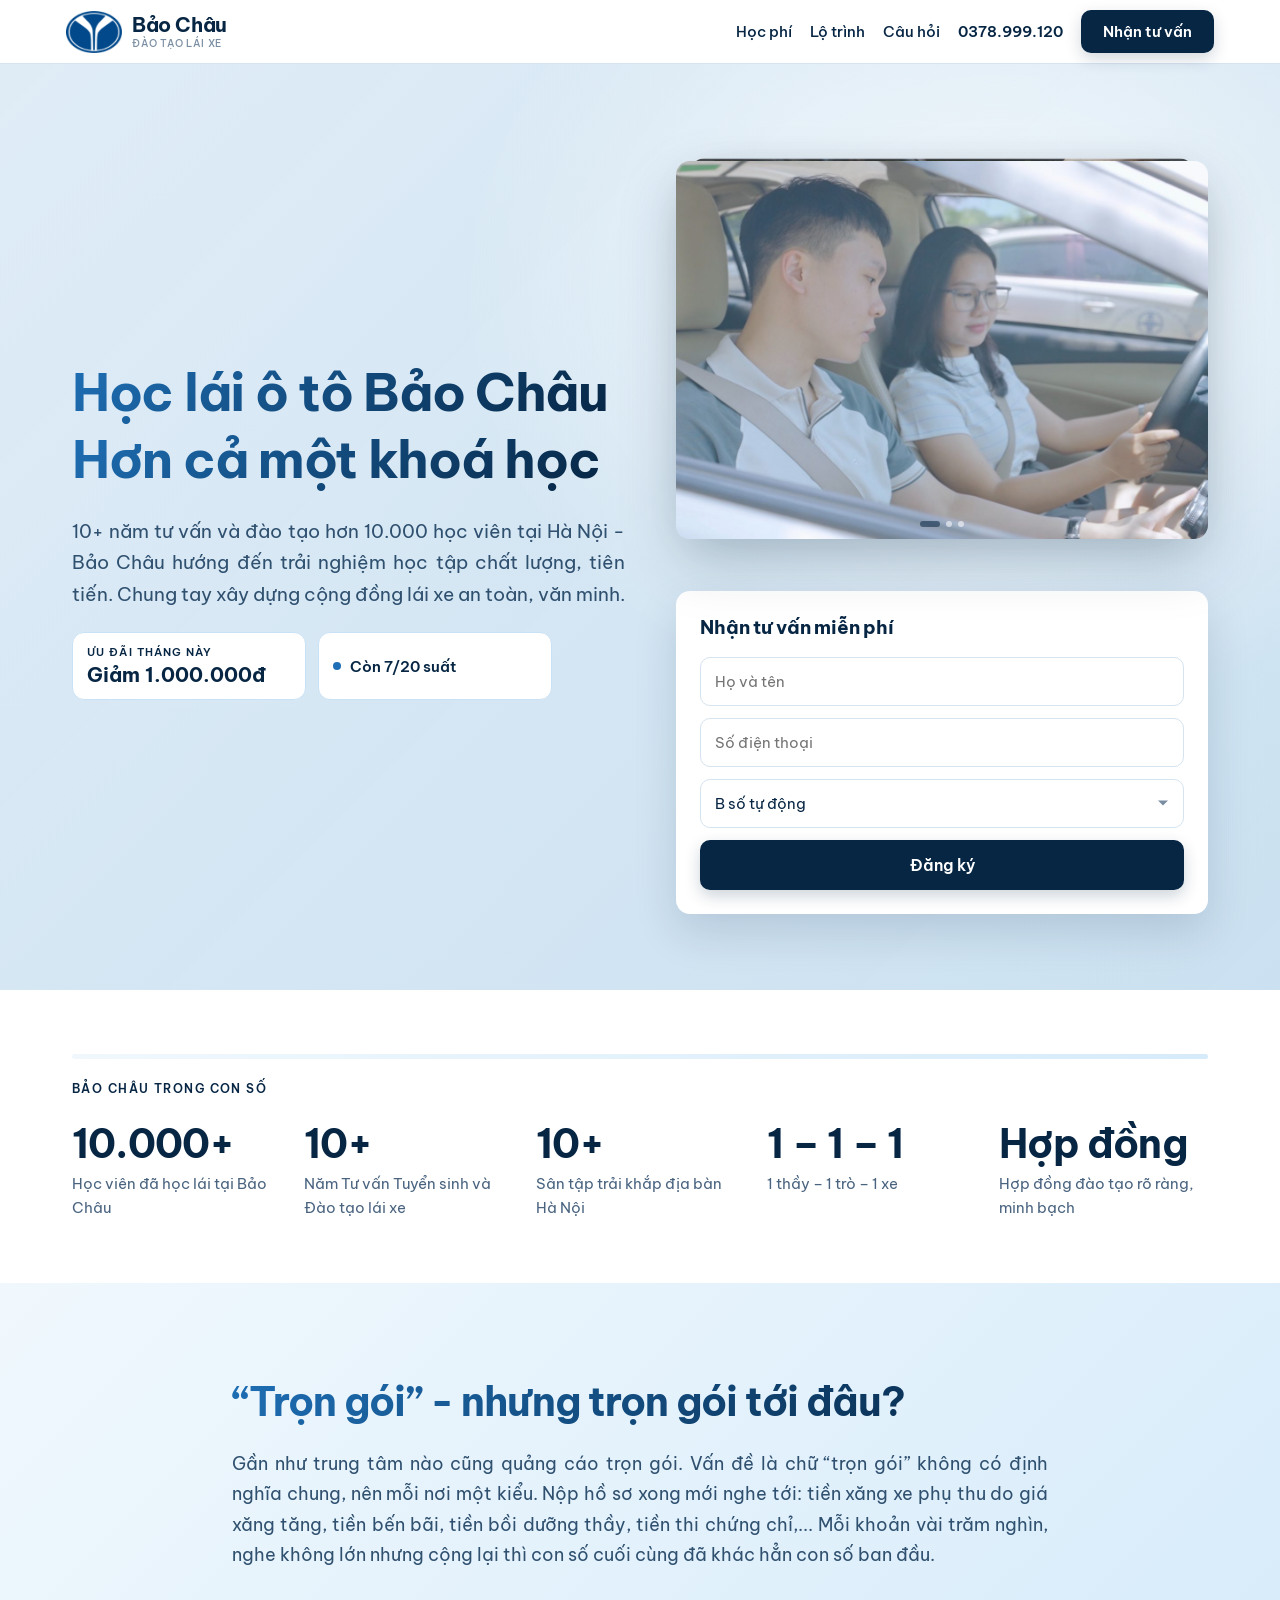
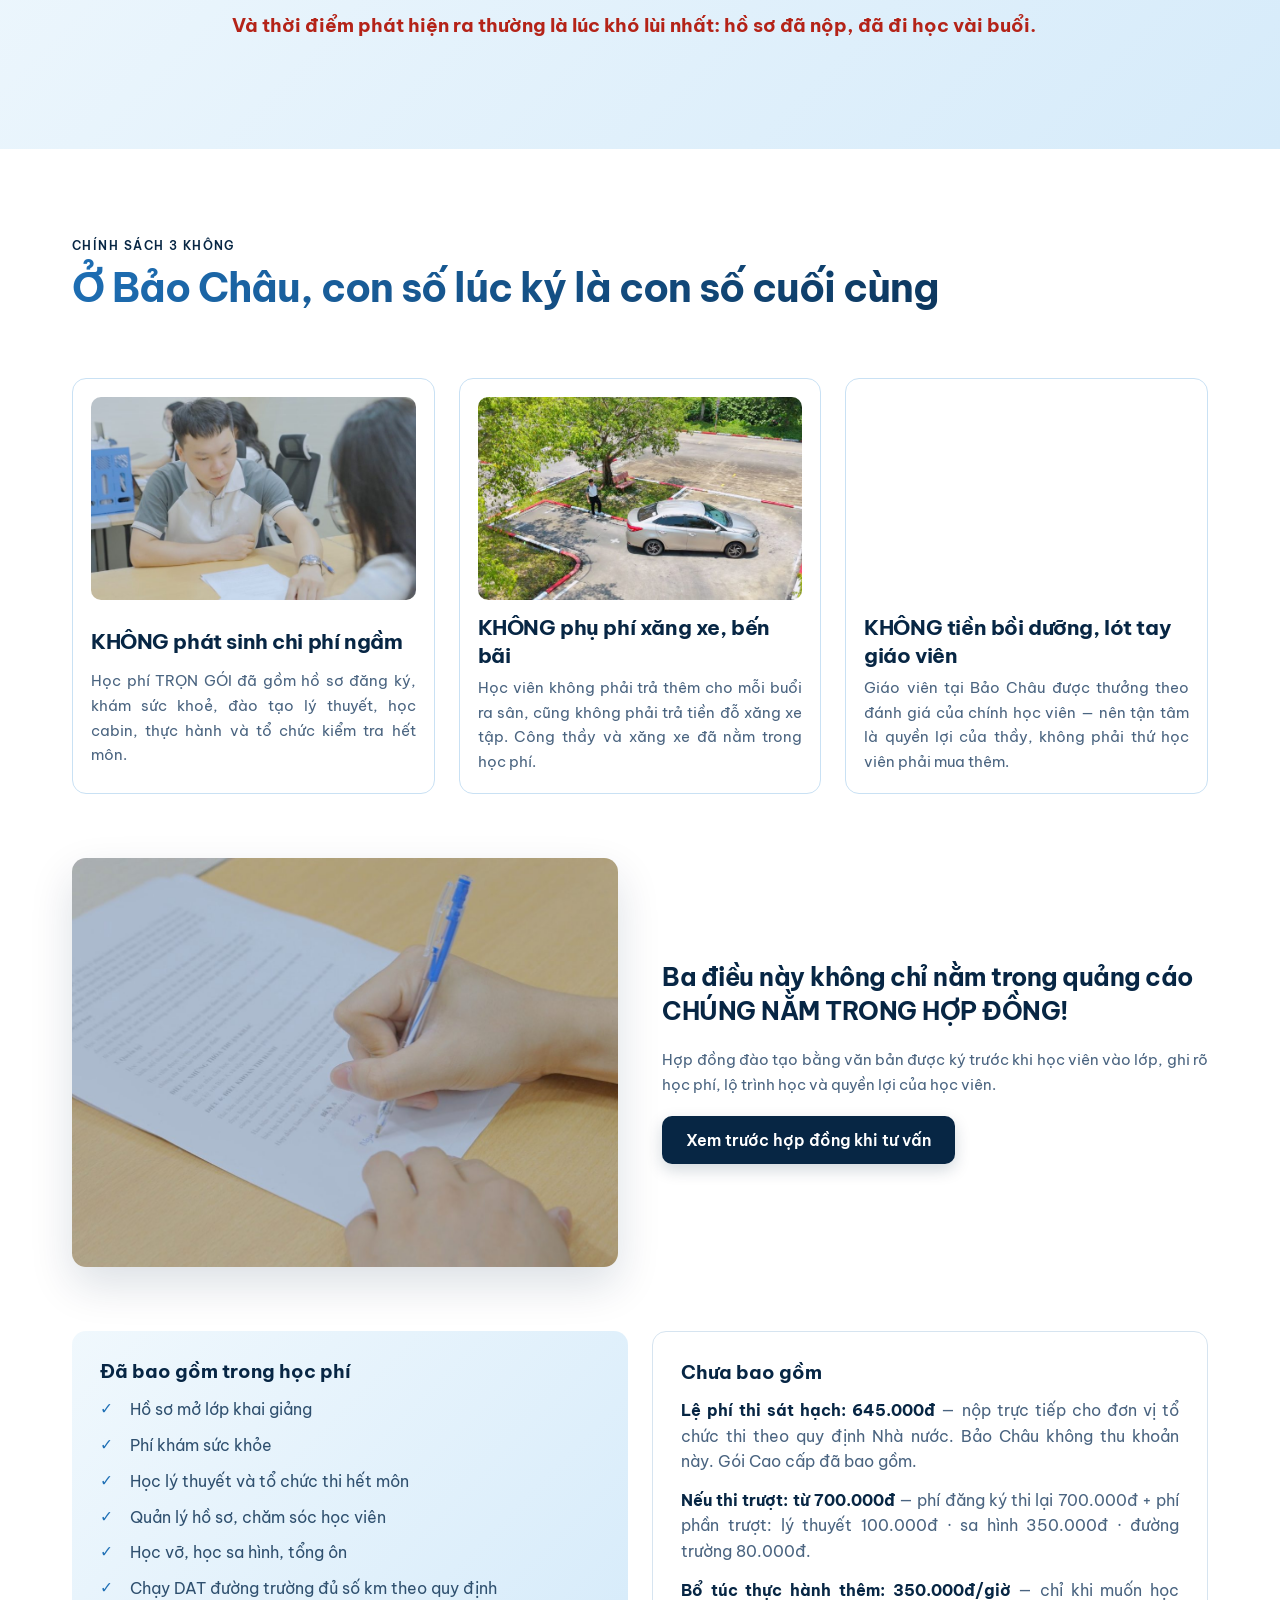
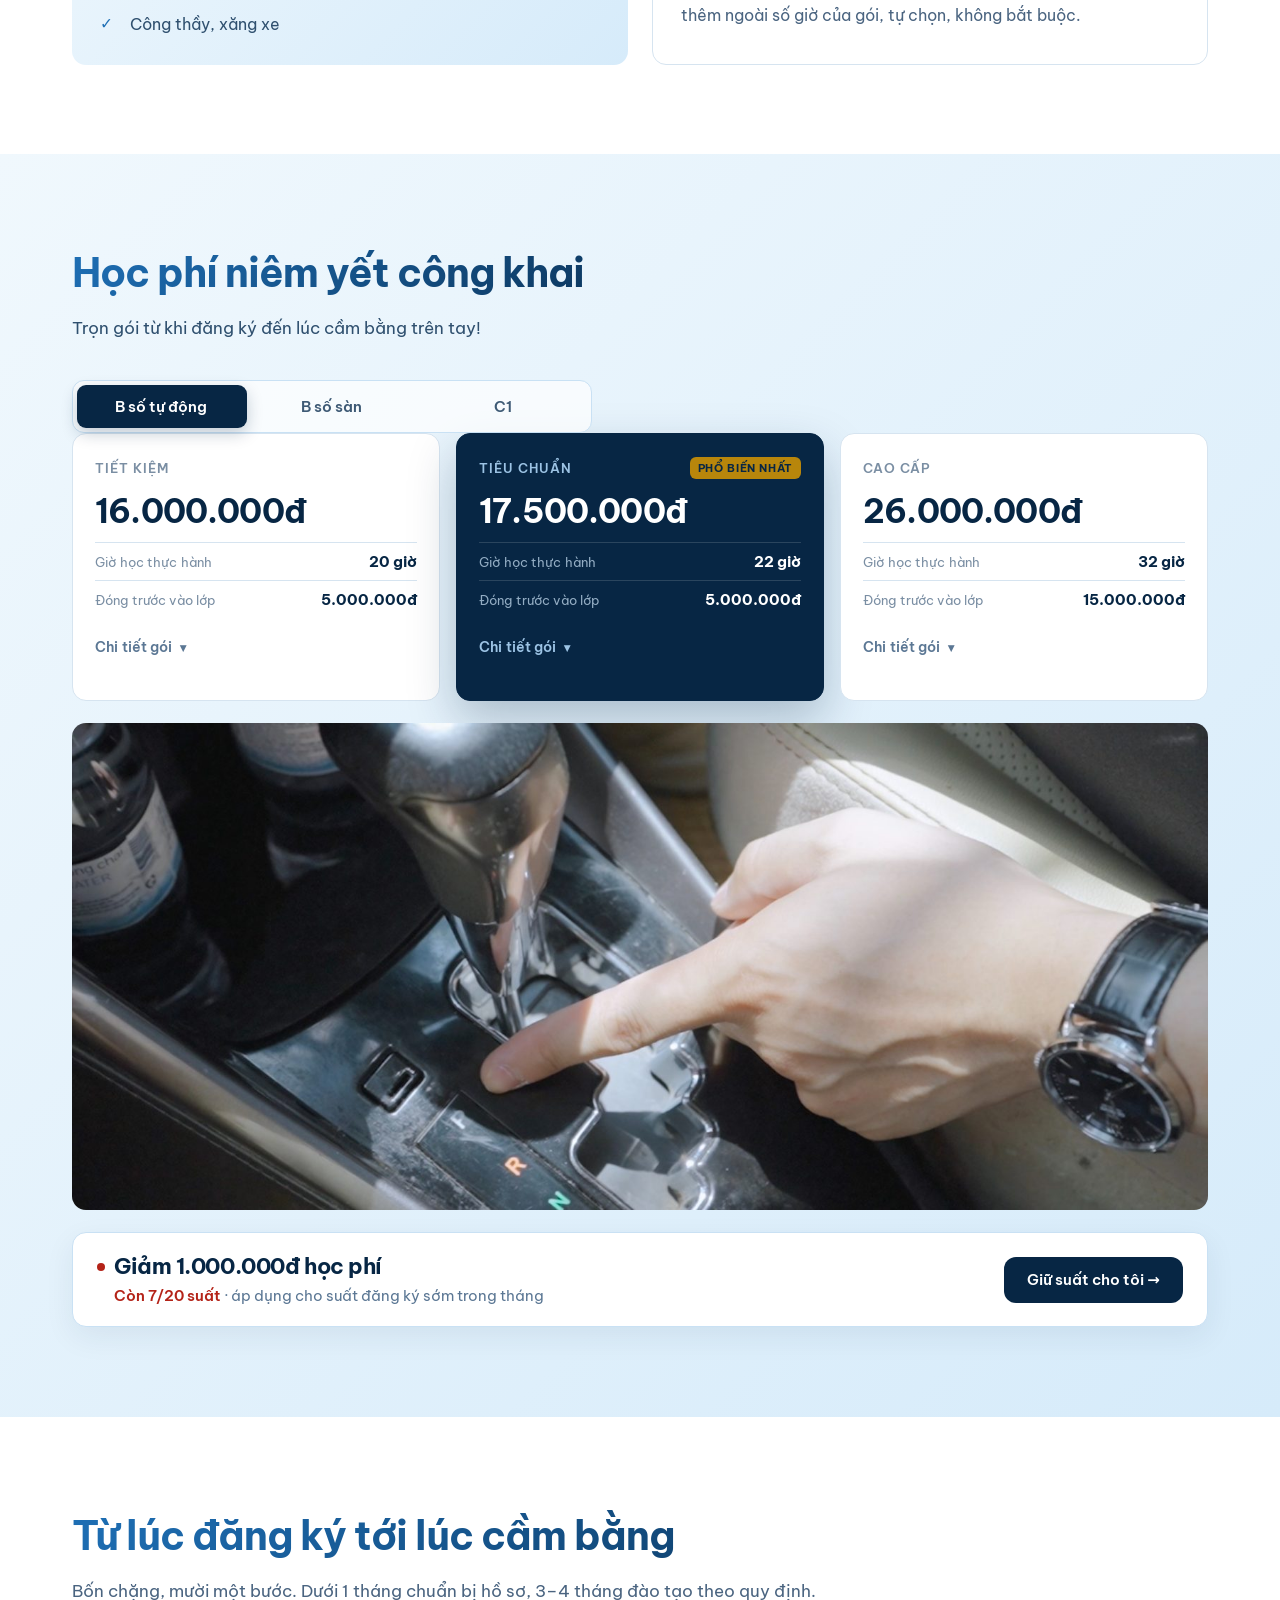
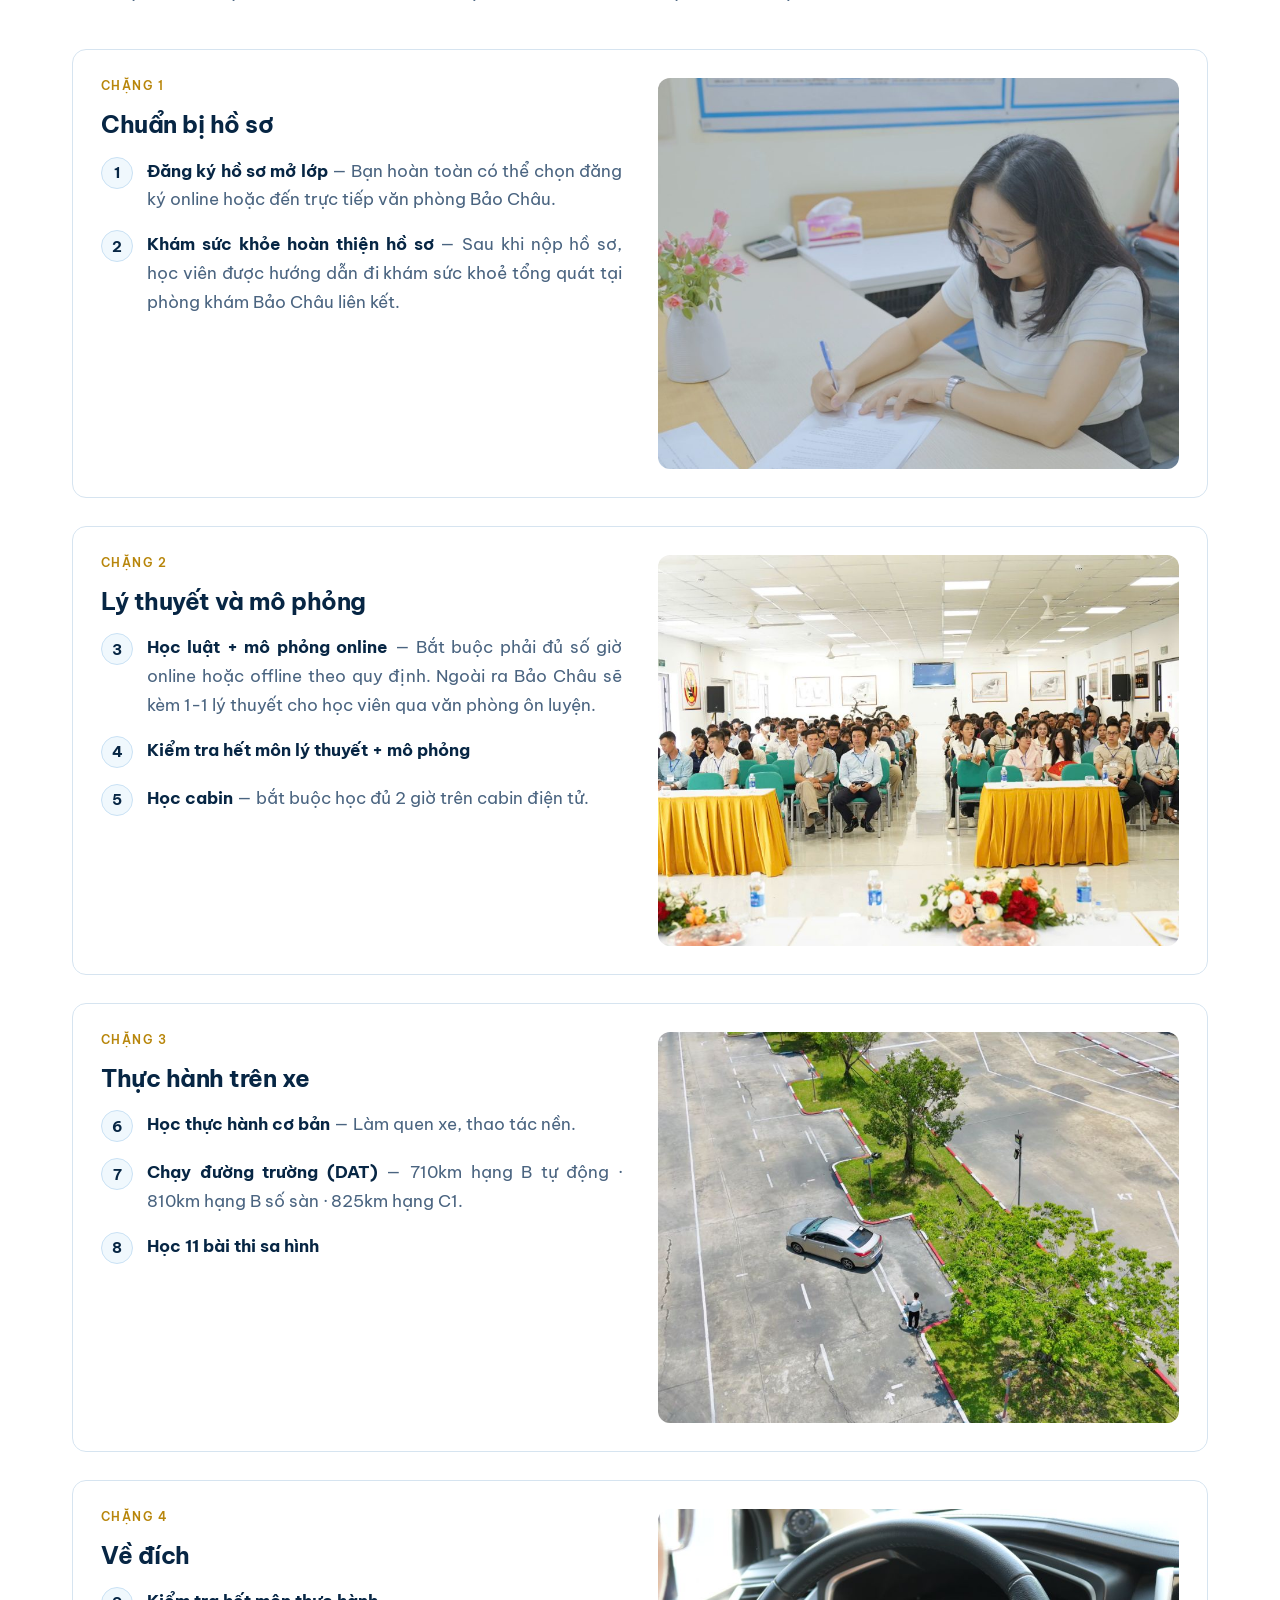
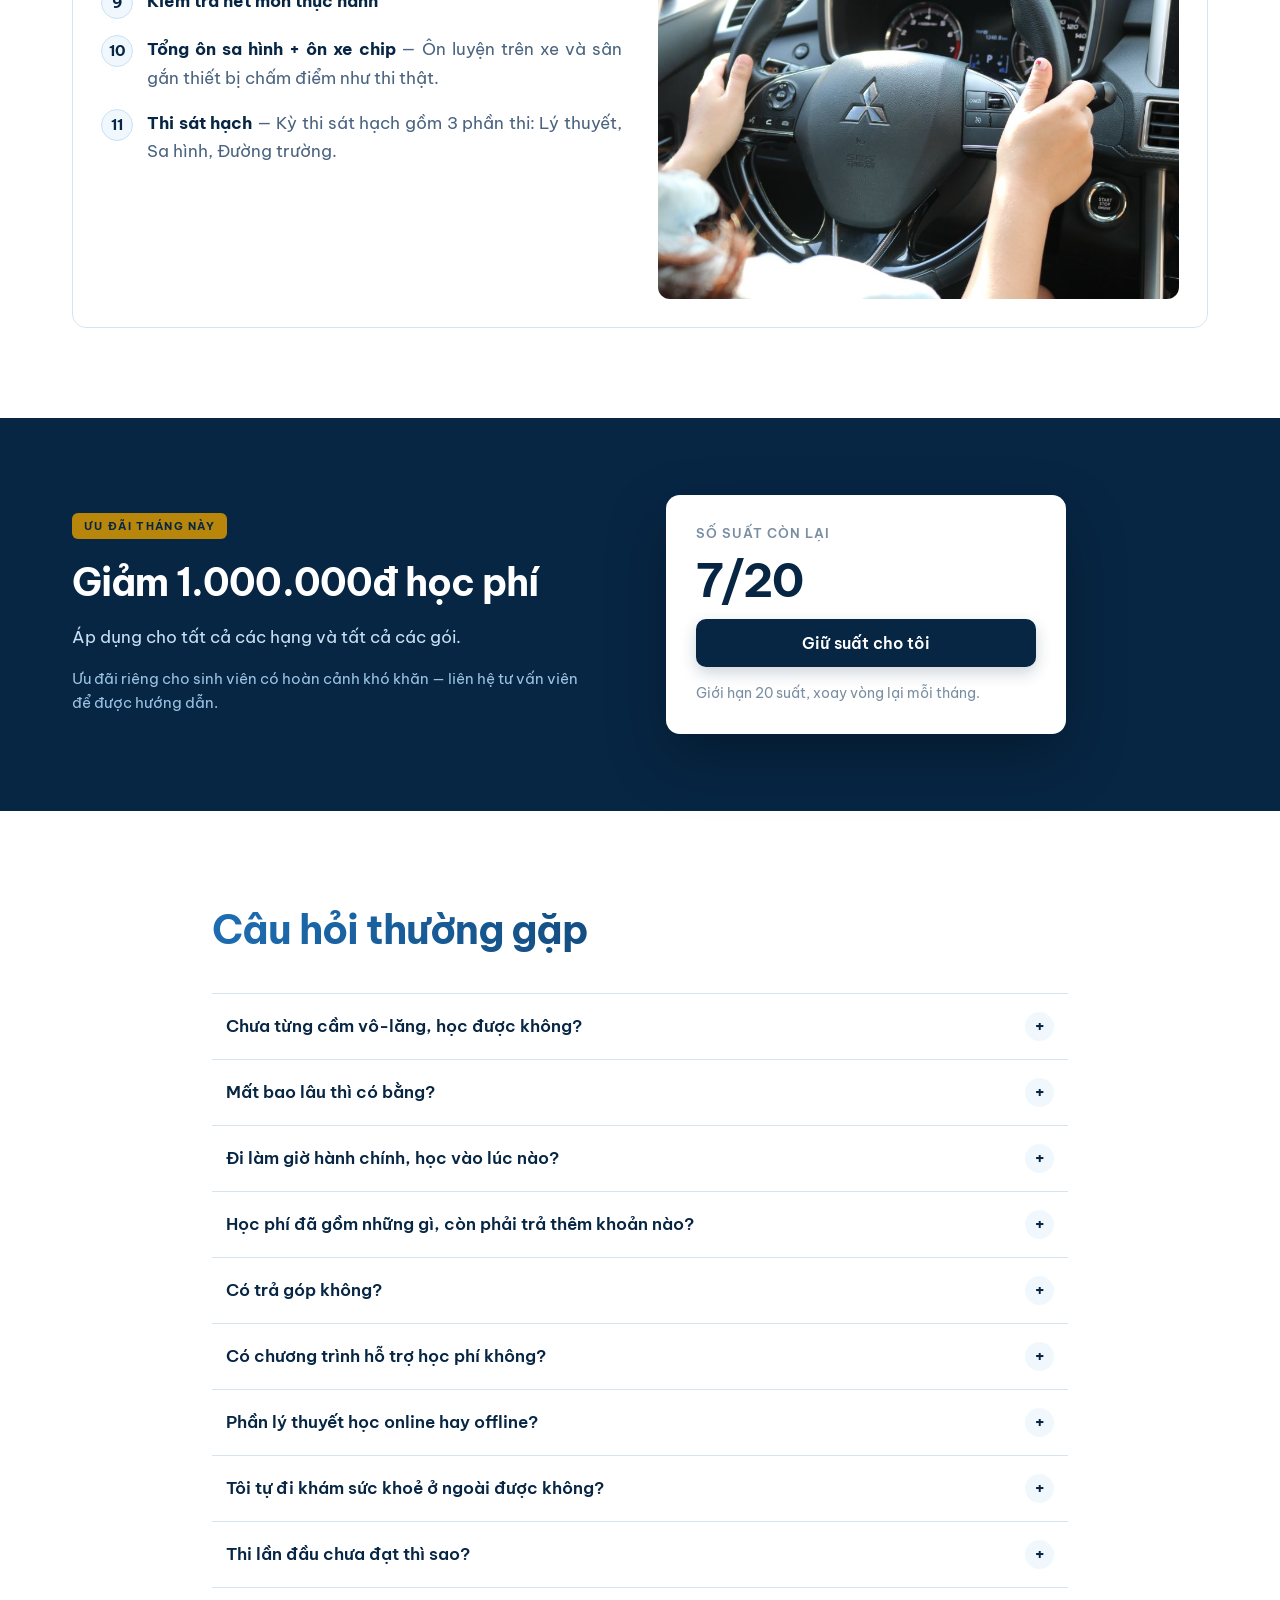
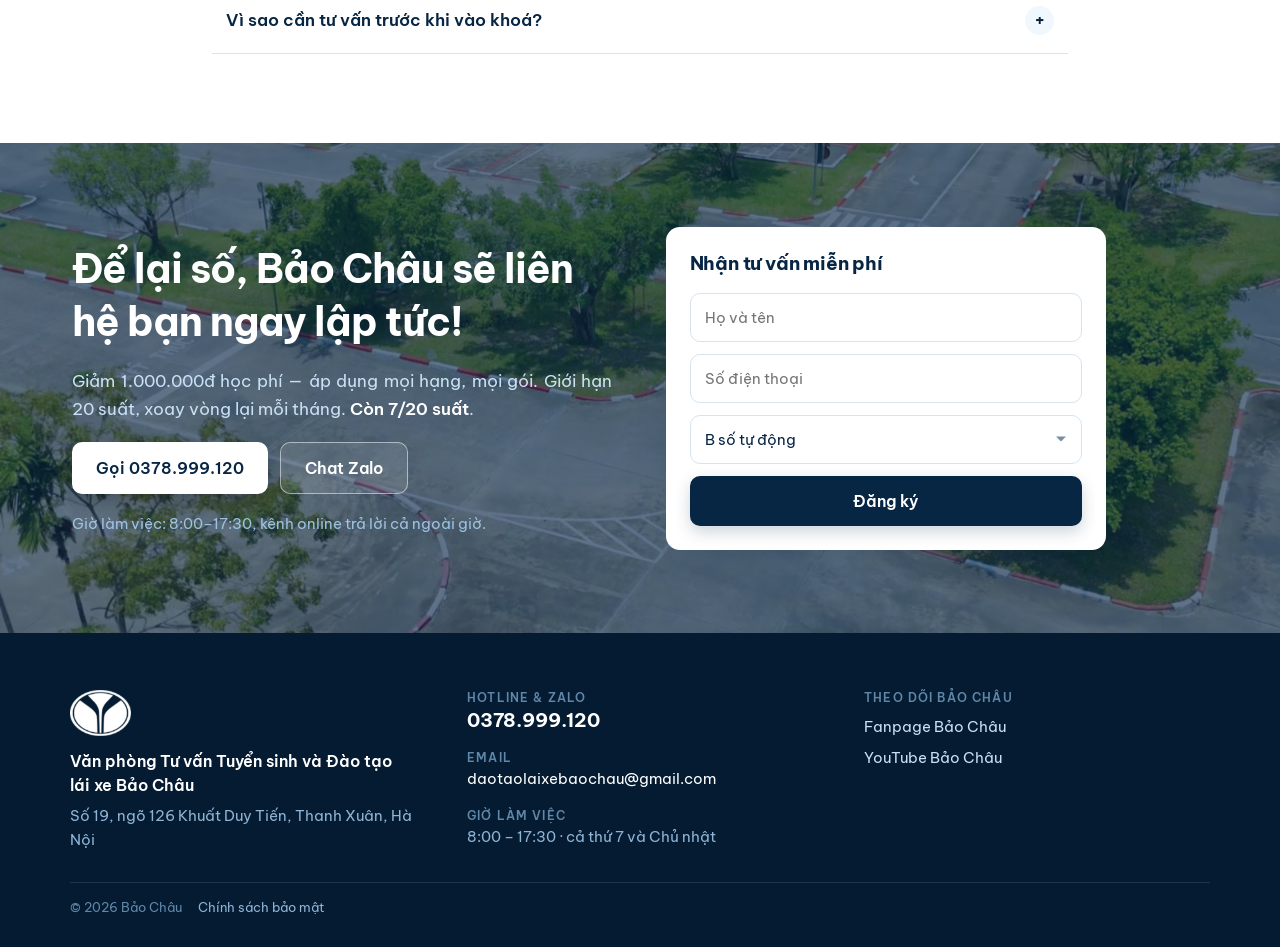
==== index.html @ 5f626e00 "Gỡ ?v= vì .htaccess đã xử lý cache tận gốc Đo trên daotaolaixebaochau.com: html/css/js đều trả về "c" ====
<!DOCTYPE html>
<html lang="vi">
<head>
<meta charset="utf-8">
<meta name="viewport" content="width=device-width, initial-scale=1">

<title>Học lái ô tô Bảo Châu — Học phí trọn gói, niêm yết công khai tại Hà Nội</title>
<meta name="description" content="Trung tâm tư vấn tuyển sinh và đào tạo lái xe Bảo Châu: học phí trọn gói niêm yết công khai cho hạng B số tự động, B số sàn và C1. Không phát sinh chi phí ngầm, 1 thầy – 1 trò – 1 xe, hợp đồng đào tạo ký trước khi vào lớp.">
<link rel="canonical" href="https://daotaolaixebaochau.com/">

<meta property="og:url" content="https://daotaolaixebaochau.com/">
<meta property="og:type" content="website">
<meta property="og:locale" content="vi_VN">
<meta property="og:site_name" content="Đào tạo lái xe Bảo Châu">
<meta property="og:title" content="Học lái ô tô Bảo Châu — Hơn cả một khoá học">
<meta property="og:description" content="Học phí trọn gói niêm yết công khai, không phát sinh chi phí ngầm. Hơn 10.000 học viên tại Hà Nội trong 10+ năm.">
<meta property="og:image" content="https://daotaolaixebaochau.com/img/hero-giao-vien-hoc-vien.jpg">
<meta name="twitter:card" content="summary_large_image">

<link rel="icon" href="img/logo-bao-chau.png" type="image/png">
<link rel="apple-touch-icon" href="img/logo-bao-chau.png">

<link rel="preconnect" href="https://fonts.googleapis.com">
<link rel="preconnect" href="https://fonts.gstatic.com" crossorigin>
<link href="https://fonts.googleapis.com/css2?family=Be+Vietnam+Pro:wght@400;500;600;700&display=swap" rel="stylesheet">
<link rel="stylesheet" href="css/styles.css">

<script type="application/ld+json">
{
  "@context": "https://schema.org",
  "@type": "LocalBusiness",
  "name": "Trung tâm tư vấn tuyển sinh và đào tạo lái xe Bảo Châu",
  "url": "https://daotaolaixebaochau.com/",
  "image": "https://daotaolaixebaochau.com/img/hero-giao-vien-hoc-vien.jpg",
  "description": "Tư vấn tuyển sinh và đào tạo lái xe ô tô hạng B số tự động, B số sàn và C1 tại Hà Nội. Học phí trọn gói niêm yết công khai, hợp đồng đào tạo ký trước khi vào lớp.",
  "telephone": "+84378999120",
  "email": "daotaolaixebaochau@gmail.com",
  "address": {
    "@type": "PostalAddress",
    "streetAddress": "Số 19, ngõ 126 Khuất Duy Tiến",
    "addressLocality": "Thanh Xuân",
    "addressRegion": "Hà Nội",
    "addressCountry": "VN"
  },
  "openingHoursSpecification": [{
    "@type": "OpeningHoursSpecification",
    "dayOfWeek": ["Monday","Tuesday","Wednesday","Thursday","Friday","Saturday","Sunday"],
    "opens": "08:00",
    "closes": "17:30"
  }],
  "sameAs": [
    "https://facebook.com/daylaixeotobaochau",
    "https://youtube.com/@daotaolaixebaochau360"
  ]
}
</script>
</head>
<body>

<!-- ⚠ Thẻ bọc toàn trang dùng overflow-x:clip (xem css/styles.css .trang),
     KHÔNG dùng overflow-x:hidden vì sẽ làm header sticky mất tác dụng. -->
<div class="trang">

<!-- ============================================================
     HEADER — STICKY
     ============================================================ -->
<header class="header">
  <div class="header__inner">
    <a class="logo" href="#top">
      <img src="img/logo-bao-chau.png" alt="Logo Bảo Châu" width="128" height="96" fetchpriority="high" decoding="async">
      <span class="logo__chu">
        <span class="logo__ten">Bảo Châu</span>
        <span class="logo__phu">Đào tạo lái xe</span>
      </span>
    </a>
    <nav class="nav">
      <a class="nav__link" href="#hoc-phi">Học phí</a>
      <a class="nav__link" href="#lo-trinh">Lộ trình</a>
      <a class="nav__link" href="#cau-hoi">Câu hỏi</a>
      <a class="nav__hotline" href="tel:0378999120" data-bc="tel"><span data-bc="hotline">0378.999.120</span></a>
      <a class="nut nut--navy nut--nho" href="#dang-ky">Nhận tư vấn</a>
    </nav>
  </div>
</header>

<!-- ============================================================
     KHỐI 1 — HERO
     ============================================================ -->
<section class="hero" id="top" data-hero>
  <div class="hero__nen" data-parallax="0.14"></div>
  <div class="hero__grid">

    <div class="hero__text" data-reveal>
      <h1 class="tieu-de-1">
        <span class="chu-gradient">Học lái ô tô Bảo Châu</span><br>
        <span class="chu-gradient">Hơn cả một khoá học</span>
      </h1>
      <p class="doan hero__gioi-thieu">10+ năm tư vấn và đào tạo hơn 10.000 học viên tại Hà Nội - Bảo Châu hướng đến trải nghiệm học tập chất lượng, tiên tiến. Chung tay xây dựng cộng đồng lái xe an toàn, văn minh.</p>
      <div class="hero__o-nho">
        <div class="o-nho">
          <div class="o-nho__nhan">Ưu đãi tháng này</div>
          <div class="o-nho__gia-tri">Giảm 1.000.000đ</div>
        </div>
        <div class="o-nho o-nho--suat">
          <span class="cham cham--xanh"></span>
          <span class="o-nho__suat" data-suat="nhan">Còn 7/20 suất</span>
        </div>
      </div>
    </div>

    <div class="hero__media" data-reveal data-reveal-delay="120">
      <div class="ngan-xep" data-ngan-xep></div>
    </div>

    <div class="hero__form" data-form="Hero"></div>

  </div>
</section>

<!-- ============================================================
     KHỐI 1.5 — DẢI SỐ LIỆU
     ============================================================ -->
<section class="so-lieu">
  <div class="so-lieu__inner">
    <div class="so-lieu__gach" data-reveal></div>
    <div class="nhan-khoi so-lieu__nhan" data-reveal>Bảo Châu trong con số</div>
    <div class="so-lieu__luoi" data-so-lieu></div>
  </div>
</section>

<!-- ============================================================
     KHỐI 2 — VẤN ĐỀ NGÀNH
     ============================================================ -->
<section class="van-de">
  <div class="van-de__inner">
    <div class="van-de__noi-dung" data-reveal>
      <h2 class="tieu-de-2 chu-gradient">“Trọn gói” - nhưng trọn gói tới đâu?</h2>
      <p class="doan van-de__doan">Gần như trung tâm nào cũng quảng cáo trọn gói. Vấn đề là chữ “trọn gói” không có định nghĩa chung, nên mỗi nơi một kiểu. Nộp hồ sơ xong mới nghe tới: tiền xăng xe phụ thu do giá xăng tăng, tiền bến bãi, tiền bồi dưỡng thầy, tiền thi chứng chỉ,... Mỗi khoản vài trăm nghìn, nghe không lớn nhưng cộng lại thì con số cuối cùng đã khác hẳn con số ban đầu.</p>
      <p class="van-de__nhan-manh">Và thời điểm phát hiện ra thường là lúc khó lùi nhất: hồ sơ đã nộp, đã đi học vài buổi.</p>
    </div>
  </div>
</section>

<!-- ============================================================
     KHỐI 3 — CHÍNH SÁCH 3 KHÔNG
     ============================================================ -->
<section class="ba-khong">
  <div class="ba-khong__inner">

    <div class="ba-khong__dau" data-reveal>
      <div class="nhan-khoi">Chính sách 3 Không</div>
      <h2 class="tieu-de-2 chu-gradient">Ở Bảo Châu, con số lúc ký là con số cuối cùng</h2>
    </div>

    <!-- Khối 3A: 3 thẻ KHÔNG, reveal so le -->
    <div class="ba-khong__the-luoi">
      <div class="the-khong" data-reveal>
        <div class="o-anh">
          <img src="img/khoi3-tu-van-bang-gia.jpg" alt="Tư vấn viên Bảo Châu giải thích bảng học phí cho học viên tại văn phòng" loading="lazy" decoding="async" width="760" height="475">
        </div>
        <div class="the-khong__chu">
          <div class="the-khong__ten">KHÔNG phát sinh chi phí ngầm</div>
          <p class="doan the-khong__mo-ta">Học phí TRỌN GÓI đã gồm hồ sơ đăng ký, khám sức khoẻ, đào tạo lý thuyết, học cabin, thực hành và tổ chức kiểm tra hết môn.</p>
        </div>
      </div>
      <div class="the-khong" data-reveal data-reveal-delay="130">
        <div class="o-anh">
          <img src="img/khoi3-xe-tai-san.jpg" alt="Xe tập lái Bảo Châu và giáo viên tại sân tập" loading="lazy" decoding="async" width="760" height="475">
        </div>
        <div class="the-khong__chu">
          <div class="the-khong__ten">KHÔNG phụ phí xăng xe, bến bãi</div>
          <p class="doan the-khong__mo-ta">Học viên không phải trả thêm cho mỗi buổi ra sân, cũng không phải trả tiền đỗ xăng xe tập. Công thầy và xăng xe đã nằm trong học phí.</p>
        </div>
      </div>
      <div class="the-khong" data-reveal data-reveal-delay="260">
        <div class="o-anh">
          <img src="img/khoi3-giao-vien-hoc-vien.jpg" alt="Giáo viên trao đổi với học viên bên cạnh xe tập lái tại sân" loading="lazy" decoding="async" width="760" height="475">
        </div>
        <div class="the-khong__chu">
          <div class="the-khong__ten">KHÔNG tiền bồi dưỡng, lót tay giáo viên</div>
          <p class="doan the-khong__mo-ta">Giáo viên tại Bảo Châu được thưởng theo đánh giá của chính học viên — nên tận tâm là quyền lợi của thầy, không phải thứ học viên phải mua thêm.</p>
        </div>
      </div>
    </div>

    <!-- Khối 3B: hợp đồng thật -->
    <div class="hop-dong">
      <div class="o-anh" data-reveal>
        <img src="img/khoi3-hop-dong.jpg" alt="Học viên ký hợp đồng đào tạo lái xe của Bảo Châu" loading="lazy" decoding="async" width="1100" height="825">
      </div>
      <div class="hop-dong__chu" data-reveal data-reveal-delay="120">
        <h3 class="hop-dong__tieu-de">Ba điều này không chỉ nằm trong quảng cáo<br>CHÚNG NẰM TRONG HỢP ĐỒNG!</h3>
        <p class="doan hop-dong__mo-ta">Hợp đồng đào tạo bằng văn bản được ký trước khi học viên vào lớp, ghi rõ học phí, lộ trình học và quyền lợi của học viên.</p>
        <a class="nut nut--navy hop-dong__nut" href="#dang-ky">Xem trước hợp đồng khi tư vấn</a>
      </div>
    </div>

    <!-- Khối 3C: đã bao gồm / chưa bao gồm -->
    <div class="bao-gom">
      <div class="bao-gom__the bao-gom__the--co" data-reveal>
        <div class="bao-gom__ten">Đã bao gồm trong học phí</div>
        <ul class="bao-gom__ds">
          <li><span class="bao-gom__tick" aria-hidden="true">✓</span><span>Hồ sơ mở lớp khai giảng</span></li>
          <li><span class="bao-gom__tick" aria-hidden="true">✓</span><span>Phí khám sức khỏe</span></li>
          <li><span class="bao-gom__tick" aria-hidden="true">✓</span><span>Học lý thuyết và tổ chức thi hết môn</span></li>
          <li><span class="bao-gom__tick" aria-hidden="true">✓</span><span>Quản lý hồ sơ, chăm sóc học viên</span></li>
          <li><span class="bao-gom__tick" aria-hidden="true">✓</span><span>Học vỡ, học sa hình, tổng ôn</span></li>
          <li><span class="bao-gom__tick" aria-hidden="true">✓</span><span>Chạy DAT đường trường đủ số km theo quy định</span></li>
          <li><span class="bao-gom__tick" aria-hidden="true">✓</span><span>Công thầy, xăng xe</span></li>
        </ul>
      </div>
      <div class="bao-gom__the bao-gom__the--khong" data-reveal data-reveal-delay="120">
        <div class="bao-gom__ten">Chưa bao gồm</div>
        <ul class="bao-gom__ds bao-gom__ds--khong">
          <li><strong>Lệ phí thi sát hạch: 645.000đ</strong> — nộp trực tiếp cho đơn vị tổ chức thi theo quy định Nhà nước. Bảo Châu không thu khoản này. Gói Cao cấp đã bao gồm.</li>
          <li><strong>Nếu thi trượt: từ 700.000đ</strong> — phí đăng ký thi lại 700.000đ + phí phần trượt: lý thuyết 100.000đ · sa hình 350.000đ · đường trường 80.000đ.</li>
          <li><strong>Bổ túc thực hành thêm: 350.000đ/giờ</strong> — chỉ khi muốn học thêm ngoài số giờ của gói, tự chọn, không bắt buộc.</li>
        </ul>
      </div>
    </div>

  </div>
</section>

<!-- ============================================================
     KHỐI 5 — HỌC PHÍ 3 HẠNG
     Tab + thẻ gói render từ BANG_GIA trong js/noi-dung.js
     ============================================================ -->
<section class="hoc-phi co-neo" id="hoc-phi">
  <div class="hoc-phi__inner">
    <div class="hoc-phi__dau" data-reveal>
      <h2 class="tieu-de-2 chu-gradient">Học phí niêm yết công khai</h2>
      <p class="doan">Trọn gói từ khi đăng ký đến lúc cầm bằng trên tay!</p>
    </div>

    <div class="hoc-phi__than" data-reveal>
      <div data-hoc-phi></div>

      <!-- Dải ưu đãi cuối khối — rộng bằng ảnh phía trên -->
      <div class="dai-uu-dai">
        <div class="dai-uu-dai__chu">
          <div class="dai-uu-dai__dong">
            <span class="cham cham--do"></span>
            <span class="dai-uu-dai__tieu-de">Giảm 1.000.000đ học phí</span>
          </div>
          <div class="dai-uu-dai__phu"><span class="suat" data-suat="nhan">Còn 7/20 suất</span> · áp dụng cho suất đăng ký sớm trong tháng</div>
        </div>
        <a class="nut nut--giu-suat" href="#dang-ky">Giữ suất cho tôi →</a>
      </div>
    </div>
  </div>
</section>

<!-- ============================================================
     KHỐI 6 — LỘ TRÌNH 4 CHẶNG / 11 BƯỚC
     ============================================================ -->
<section class="lo-trinh co-neo" id="lo-trinh">
  <div class="lo-trinh__inner">
    <div class="lo-trinh__dau" data-reveal>
      <h2 class="tieu-de-2 chu-gradient">Từ lúc đăng ký tới lúc cầm bằng</h2>
      <p class="doan">Bốn chặng, mười một bước. Dưới 1 tháng chuẩn bị hồ sơ, 3–4 tháng đào tạo theo quy định.</p>
    </div>
    <div class="lo-trinh__ds" data-lo-trinh></div>
  </div>
</section>

<!-- ============================================================
     KHỐI 6.5 — BANNER ƯU ĐÃI GIỮA TRANG
     ============================================================ -->
<section class="banner-uu-dai">
  <div class="banner-uu-dai__inner" data-reveal data-reveal-scale>
    <div class="banner-uu-dai__chu">
      <div class="banner-uu-dai__nhan">Ưu đãi tháng này</div>
      <h2 class="banner-uu-dai__tieu-de">Giảm 1.000.000đ học phí</h2>
      <p class="doan banner-uu-dai__doan">Áp dụng cho tất cả các hạng và tất cả các gói.</p>
      <p class="banner-uu-dai__sinh-vien">Ưu đãi riêng cho sinh viên có hoàn cảnh khó khăn — liên hệ tư vấn viên để được hướng dẫn.</p>
    </div>
    <div class="banner-uu-dai__the">
      <div class="banner-uu-dai__the-nhan">Số suất còn lại</div>
      <div class="banner-uu-dai__so" data-suat="the">7/20</div>
      <a class="nut nut--navy" href="#dang-ky">Giữ suất cho tôi</a>
      <div class="banner-uu-dai__ghi-chu">Giới hạn 20 suất, xoay vòng lại mỗi tháng.</div>
    </div>
  </div>
</section>

<!-- ============================================================
     KHỐI 7 — FAQ (10 câu, render từ CAU_HOI)
     ============================================================ -->
<section class="faq co-neo" id="cau-hoi">
  <div class="faq__inner">
    <h2 class="tieu-de-2 chu-gradient" data-reveal>Câu hỏi thường gặp</h2>
    <div class="faq__ds" data-faq data-reveal></div>
  </div>
</section>

<!-- ============================================================
     KHỐI 8 — CTA CUỐI
     ============================================================ -->
<section class="cta-cuoi co-neo" id="dang-ky" data-final-cta>
  <div class="cta-cuoi__nen" data-parallax="0.18">
    <img src="img/khoi8-nen-hoc-vien-va-xe.jpg" alt="Xe tập lái Bảo Châu trên sân tập nhìn từ trên cao" loading="lazy" decoding="async" width="1600" height="900">
  </div>
  <div class="cta-cuoi__phu" aria-hidden="true"></div>
  <div class="cta-cuoi__grid">
    <div class="cta-cuoi__chu" data-reveal>
      <h2 class="cta-cuoi__tieu-de">Để lại số, Bảo Châu sẽ liên hệ bạn ngay lập tức!</h2>
      <p class="doan cta-cuoi__doan">Giảm 1.000.000đ học phí — áp dụng mọi hạng, mọi gói. Giới hạn 20 suất, xoay vòng lại mỗi tháng. <span class="suat" data-suat="nhan">Còn 7/20 suất</span>.</p>
      <div class="cta-cuoi__nut">
        <a class="nut nut--trang" href="tel:0378999120" data-bc="tel"><span data-bc="hotline-nut">Gọi 0378.999.120</span></a>
        <a class="nut nut--vien" href="https://zalo.me/0378999120" data-bc="zalo" target="_blank" rel="noopener">Chat Zalo</a>
      </div>
      <p class="cta-cuoi__gio">Giờ làm việc: 8:00–17:30, kênh online trả lời cả ngoài giờ.</p>
    </div>
    <div class="cta-cuoi__form" data-form="Cuối trang" data-reveal data-reveal-delay="120"></div>
  </div>
</section>

<!-- ============================================================
     FOOTER
     ============================================================ -->
<footer class="footer">
  <div class="footer__inner">
    <div class="footer__cot footer__cot--dau">
      <!-- chỉ biểu tượng logo — tên đã có ngay bên dưới -->
      <img class="footer__logo" src="img/logo-bao-chau-mark-trang.png" alt="Bảo Châu" width="384" height="288" loading="lazy" decoding="async">
      <div style="display:grid;gap:7px">
        <div class="footer__ten" data-bc="ten-day-du">Văn phòng Tư vấn Tuyển sinh và Đào tạo lái xe Bảo Châu</div>
        <div class="footer__dia-chi" data-bc="dia-chi">Số 19, ngõ 126 Khuất Duy Tiến, Thanh Xuân, Hà Nội</div>
      </div>
    </div>

    <div class="footer__cot">
      <div class="footer__cap">
        <div class="footer__nhan">Hotline &amp; Zalo</div>
        <a class="footer__hotline" href="tel:0378999120" data-bc="tel"><span data-bc="hotline">0378.999.120</span></a>
      </div>
      <div class="footer__cap">
        <div class="footer__nhan">Email</div>
        <a class="footer__email" href="mailto:daotaolaixebaochau@gmail.com" data-bc="email">daotaolaixebaochau@gmail.com</a>
      </div>
      <div class="footer__cap">
        <div class="footer__nhan">Giờ làm việc</div>
        <div class="footer__gio" data-bc="gio">8:00 – 17:30 · cả thứ 7 và Chủ nhật</div>
      </div>
    </div>

    <div class="footer__cot footer__cot--theo-doi">
      <div class="footer__nhan">Theo dõi Bảo Châu</div>
      <a class="footer__link" href="https://facebook.com/daylaixeotobaochau" data-bc="facebook" target="_blank" rel="noopener">Fanpage Bảo Châu</a>
      <a class="footer__link" href="https://youtube.com/@daotaolaixebaochau360" data-bc="youtube" target="_blank" rel="noopener">YouTube Bảo Châu</a>
    </div>
  </div>

  <div class="footer__duoi">
    <div class="footer__ban-quyen">
      <span>© 2026 Bảo Châu</span>
      <a href="chinh-sach-bao-mat.html">Chính sách bảo mật</a>
    </div>
  </div>
</footer>

<!-- ============================================================
     THANH CTA CỐ ĐỊNH — CHỈ MOBILE
     Hiện khi đã cuộn qua 75% Hero, ẩn khi Khối 8 vào khung hình.
     ============================================================ -->
<div class="thanh-cta">
  <a class="thanh-cta__goi" href="tel:0378999120" data-bc="tel">Gọi ngay</a>
  <a class="thanh-cta__so" href="#dang-ky">Để lại số</a>
</div>

</div><!-- /.trang -->

<script src="js/noi-dung.js"></script>
<script src="js/app.js"></script>
</body>
</html>
---- css/styles.css ----
/* ============================================================
   BẢO CHÂU — LANDING PAGE
   css/styles.css
   Thứ tự: tokens → nền chung → thành phần dùng lại → từng khối
   Ngưỡng mobile duy nhất: max-width 760px
   ============================================================ */

/* ---------- 1. DESIGN TOKENS ---------- */
:root{
  --bg-gradient-start:#F0F8FD;
  --bg-gradient-end:#D6EBFA;
  --heading-gradient-start:#1E6FB5;
  --heading-gradient-end:#072644;
  --color-navy:#072644;
  --color-white:#FFFFFF;
  --color-accent-badge:#B8860B;
  --color-body:#3E5A75;
  --color-hairline:#D6E4F0;
  --radius-button:10px;
  --radius-card:14px;
  --transition-base:200ms cubic-bezier(0.22,1,0.36,1);
  --transition-image-zoom:400ms cubic-bezier(0.22,1,0.36,1);
  --shell:1180px;

  /* màu phụ dùng trực tiếp trong thiết kế */
  --xanh-dam:#2F506F;      /* chữ đậm trên nền xanh nhạt */
  --xanh-phu:#4A6480;      /* chữ nội dung phụ */
  --xanh-mo:#7A8EA3;       /* chữ mờ, nhãn */
  --xanh-nhat:#9CC3E4;     /* chữ trên nền navy */
  --xanh-sang:#C9E1F4;     /* chữ / viền trên nền navy */
  --do-nhan:#B42318;       /* chấm nhấp nháy, cảnh báo trên nền sáng */
  --do-nhan-toi:#FF9B8F;   /* cảnh báo trên nền navy */
  --nen-footer:#041B31;
  --hover-faq:#F5FAFD;
}

/* ---------- 2. NỀN CHUNG ---------- */
*{box-sizing:border-box}
html{scroll-behavior:smooth}
body{
  margin:0;
  background:var(--color-white);
  color:var(--color-body);
  font-family:'Be Vietnam Pro',system-ui,-apple-system,sans-serif;
  -webkit-font-smoothing:antialiased;
}
img{max-width:100%}
a{color:#1E6FB5;text-decoration:none}
a:hover{color:var(--color-navy)}
:focus-visible{outline:2px solid #1E6FB5;outline-offset:2px}

@keyframes bc-dot{0%,100%{opacity:1;transform:scale(1)}50%{opacity:.35;transform:scale(.82)}}

@media (prefers-reduced-motion:reduce){
  *{animation:none!important;transition-duration:1ms!important}
  html{scroll-behavior:auto}
}

/* Thẻ bọc toàn trang — BẮT BUỘC clip, không dùng hidden (sẽ làm sticky mất tác dụng) */
.trang{
  font-family:'Be Vietnam Pro',system-ui,-apple-system,sans-serif;
  color:var(--color-body);
  background:var(--color-white);
  overflow-x:clip;
}

.khung{max-width:var(--shell);margin:0 auto}

/* Neo cho anchor — trừ chiều cao header sticky */
.co-neo{scroll-margin-top:88px}

/* ---------- 3. CHỮ TIÊU ĐỀ ---------- */
/* line-height >= 1.3 + padding-top 0.08em: nếu chặt hơn sẽ cắt dấu tiếng Việt (Ở, Ầ, Ố) */
.tieu-de-1{
  margin:0;
  font-size:clamp(32px,5vw,52px);
  line-height:1.3;
  padding-top:0.08em;
  font-weight:700;
  letter-spacing:-0.025em;
  color:var(--color-navy);
}
.tieu-de-2{
  margin:0;
  font-size:clamp(26px,3.6vw,40px);
  line-height:1.32;
  padding-top:0.08em;
  font-weight:700;
  letter-spacing:-0.025em;
  color:var(--color-navy);
}
.chu-gradient{
  background:linear-gradient(135deg,var(--heading-gradient-start),var(--heading-gradient-end));
  -webkit-background-clip:text;
  background-clip:text;
  -webkit-text-fill-color:transparent;
  color:transparent;
}
.nhan-khoi{
  font-size:12px;font-weight:600;letter-spacing:0.12em;
  text-transform:uppercase;color:var(--color-navy);
}
.doan{margin:0;text-align:justify;text-justify:inter-word}

/* ---------- 4. NÚT DÙNG CHUNG ---------- */
.nut{
  display:inline-flex;align-items:center;justify-content:center;
  font-family:inherit;font-weight:600;
  border:0;border-radius:var(--radius-button);cursor:pointer;
  transition:transform var(--transition-base),filter var(--transition-base),box-shadow var(--transition-base),background var(--transition-base),border-color var(--transition-base);
}
.nut:active{transform:scale(0.97)}
.nut--navy{
  background:var(--color-navy);color:var(--color-white);
  font-size:16px;padding:14px 24px;
  box-shadow:0 6px 16px rgba(7,38,68,0.18);
}
.nut--navy:hover{filter:brightness(1.14);transform:scale(1.02);box-shadow:0 10px 24px rgba(7,38,68,0.26);color:var(--color-white)}
.nut--nho{font-size:15px;padding:12px 22px}
.nut--trang{
  background:var(--color-white);color:var(--color-navy);
  font-size:16px;padding:14px 24px;min-height:52px;
  box-shadow:0 8px 20px rgba(0,0,0,0.24);
}
.nut--trang:hover{filter:brightness(0.97);transform:scale(1.02);box-shadow:0 14px 30px rgba(0,0,0,0.32);color:var(--color-navy)}
.nut--vien{
  background:rgba(255,255,255,0.1);color:var(--color-white);
  font-size:16px;padding:14px 24px;min-height:52px;
  border:1.5px solid rgba(255,255,255,0.5);
}
.nut--vien:hover{background:rgba(255,255,255,0.18);border-color:var(--color-white);transform:scale(1.02);color:var(--color-white)}
/* nút "Giữ suất cho tôi" — bo 12px, tự giãn full chiều ngang trên mobile */
.nut--giu-suat{
  flex:1 1 auto;gap:7px;min-height:46px;padding:11px 20px;border-radius:12px;
  background:var(--color-navy);color:var(--color-white);font-size:15px;white-space:nowrap;
  transition:transform var(--transition-base),box-shadow var(--transition-base);
}
.nut--giu-suat:hover{transform:translateY(-2px);box-shadow:0 12px 26px rgba(7,38,68,0.24);color:var(--color-white)}

/* ---------- 5. ẢNH TRONG THẺ ---------- */
.o-anh{position:relative;overflow:hidden;border-radius:var(--radius-card)}
.o-anh img{
  position:absolute;inset:0;display:block;width:100%;height:100%;
  object-fit:cover;transition:transform var(--transition-image-zoom);
}
.o-anh:hover img{transform:scale(1.05)}

/* ---------- 6. HEADER STICKY ---------- */
.header{
  position:sticky;top:0;z-index:60;
  background:rgba(255,255,255,0.97);
  border-bottom:1px solid var(--color-hairline);
}
.header__inner{
  max-width:var(--shell);margin:0 auto;padding:10px 16px;
  display:flex;align-items:center;gap:12px;flex-wrap:nowrap;
}
.logo{display:flex;align-items:center;gap:10px;flex:0 0 auto}
.logo img{display:block;height:clamp(34px,4vw,42px);width:auto}
.logo__chu{display:grid;gap:1px}
.logo__ten{font-size:20px;font-weight:700;letter-spacing:-0.02em;line-height:1.1;color:var(--color-navy)}
.logo__phu{font-size:10px;font-weight:500;letter-spacing:0.08em;text-transform:uppercase;color:var(--xanh-mo)}
.nav{display:flex;align-items:center;gap:18px;margin-left:auto;flex-wrap:nowrap}
.nav__link{
  font-size:15px;font-weight:500;color:var(--color-navy);
  background-image:linear-gradient(#072644,#072644);
  background-repeat:no-repeat;background-position:0 100%;background-size:0% 1.5px;
  transition:background-size var(--transition-base);
}
.nav__link:hover{background-size:100% 1.5px}
.nav__hotline{display:inline-flex;align-items:center;gap:6px;font-size:15px;font-weight:600;color:var(--color-navy)}
.nav__hotline:hover{color:#1E6FB5}

/* ---------- 7. KHỐI 1 — HERO ---------- */
.hero{
  position:relative;overflow:hidden;
  background:linear-gradient(135deg,var(--bg-gradient-start),var(--bg-gradient-end));
}
.hero__nen{
  position:absolute;left:0;right:0;top:-12%;height:124%;
  background:
    radial-gradient(60% 55% at 78% 30%,rgba(255,255,255,0.75),rgba(255,255,255,0) 70%),
    linear-gradient(135deg,rgba(30,111,181,0.08),rgba(7,38,68,0.05));
  will-change:transform;pointer-events:none;
}
.hero__grid{
  position:relative;max-width:var(--shell);margin:0 auto;
  padding:clamp(30px,6vw,84px) 22px clamp(38px,6vw,88px);
  display:grid;gap:clamp(22px,4vw,56px);align-items:center;
  grid-template-columns:1.02fr 0.98fr;
  grid-template-areas:"hero-text hero-media" "hero-text hero-form";
}
.hero__text{grid-area:hero-text;display:grid;grid-template-columns:minmax(0,1fr);gap:22px;max-width:560px;min-width:0}
.hero__gioi-thieu{font-size:clamp(16px,1.5vw,18.5px);line-height:1.7;color:var(--xanh-dam)}
.hero__o-nho{display:grid;grid-template-columns:repeat(auto-fit,minmax(150px,1fr));gap:12px;max-width:480px;min-width:0}
.o-nho{
  background:var(--color-white);border:1px solid var(--xanh-sang);
  border-radius:12px;padding:12px 14px;
  transition:transform var(--transition-base),box-shadow var(--transition-base),border-color var(--transition-base);
}
.o-nho:hover{transform:translateY(-3px);border-color:#1E6FB5;box-shadow:0 12px 26px rgba(7,38,68,0.16)}
.o-nho--suat{display:flex;align-items:center;gap:9px}
.o-nho__nhan{font-size:11px;font-weight:600;letter-spacing:0.1em;text-transform:uppercase;color:var(--color-navy)}
.o-nho__gia-tri{font-size:20px;font-weight:700;color:var(--color-navy);margin-top:3px}
.cham{width:8px;height:8px;border-radius:50%;flex:0 0 auto;animation:bc-dot 1.6s ease-in-out infinite}
.cham--xanh{background:#1E6FB5}
.cham--do{background:var(--do-nhan)}
.o-nho__suat{font-size:15px;font-weight:600;color:var(--color-navy);font-variant-numeric:tabular-nums}

.hero__media{grid-area:hero-media;display:grid;gap:14px;justify-items:center}
.hero__form{grid-area:hero-form}

/* Ngăn xếp 3 ảnh */
.ngan-xep{
  position:relative;width:100%;aspect-ratio:4/3;padding-top:20px;
  cursor:grab;touch-action:pan-y;user-select:none;
}
.ngan-xep__lop{
  position:absolute;left:0;right:0;top:20px;bottom:0;overflow:hidden;
  border-radius:var(--radius-card);box-shadow:0 24px 60px rgba(7,38,68,0.18);
  transition:transform 420ms cubic-bezier(0.22,1,0.36,1),opacity 420ms cubic-bezier(0.22,1,0.36,1);
}
.ngan-xep__lop img{
  display:block;width:100%;height:100%;object-fit:cover;
  transition:transform var(--transition-image-zoom);transform:scale(1);
}
/* chỉ ảnh đang ở trước mới phóng khi hover */
.ngan-xep.dang-hover .ngan-xep__lop[data-vi-tri="0"] img{transform:scale(1.05)}
.ngan-xep__mui-ten{
  position:absolute;top:calc(50% + 10px);transform:translateY(-50%);z-index:6;
  padding:6px 10px;border:0;background:transparent;color:rgba(255,255,255,0.9);
  font-size:34px;font-weight:400;line-height:1;cursor:pointer;
  text-shadow:0 2px 10px rgba(7,38,68,0.45);
  align-items:center;justify-content:center;
  transition:opacity var(--transition-base);opacity:0;display:none;
}
.ngan-xep__mui-ten--truoc{left:10px}
.ngan-xep__mui-ten--sau{right:10px}
.ngan-xep.dang-hover .ngan-xep__mui-ten{opacity:0.72}
.ngan-xep__mui-ten:hover{opacity:1}
.ngan-xep__cham{
  position:absolute;left:0;right:0;bottom:12px;z-index:5;
  justify-content:center;align-items:center;gap:6px;display:none;
}
.ngan-xep__cham button{
  height:6px;width:6px;padding:0;border:0;border-radius:99px;cursor:pointer;
  background:rgba(255,255,255,0.55);transition:all var(--transition-base);
}
.ngan-xep__cham button[aria-current="true"]{width:20px;background:rgba(7,38,68,0.55)}
/* mũi tên + chấm chỉ hiện trên thiết bị có chuột và không phải mobile */
@media (hover:hover) and (pointer:fine) and (min-width:761px){
  .ngan-xep__mui-ten{display:flex}
  .ngan-xep__cham{display:flex}
}

/* ---------- 8. KHỐI 1.5 — DẢI SỐ LIỆU ---------- */
.so-lieu{background:var(--color-white)}
.so-lieu__inner{max-width:var(--shell);margin:0 auto;padding:clamp(32px,5vw,64px) 22px}
.so-lieu__gach{
  height:5px;border-radius:99px;margin-bottom:22px;
  background:linear-gradient(90deg,var(--bg-gradient-start),var(--bg-gradient-end));
}
.so-lieu__nhan{margin-bottom:22px}
.so-lieu__luoi{display:grid;grid-template-columns:repeat(auto-fit,minmax(188px,1fr));gap:clamp(14px,1.8vw,24px)}
.so-lieu__o{display:grid;gap:8px;align-content:start}
/* khung cố định + flex-end: chân số và dòng mô tả thẳng một đường ngang */
.so-lieu__khung{display:flex;align-items:flex-end;height:clamp(34px,4.1vw,46px)}
/* CẢ 5 dòng số DÙNG CHUNG một cỡ chữ — không cho ô nào cỡ riêng */
.so-lieu__so{
  font-size:clamp(30px,3.6vw,40px);font-weight:700;letter-spacing:-0.02em;
  color:var(--color-navy);line-height:1;font-variant-numeric:tabular-nums;white-space:nowrap;
}
.so-lieu__mo-ta{font-size:15px;line-height:1.55;color:var(--xanh-phu)}

/* ---------- 9. KHỐI 2 — VẤN ĐỀ NGÀNH ---------- */
.van-de{background:linear-gradient(135deg,var(--bg-gradient-start),var(--bg-gradient-end))}
.van-de__inner{max-width:860px;margin:0 auto;padding:clamp(40px,7vw,96px) 22px}
.van-de__noi-dung{display:grid;gap:20px}
.van-de__doan{font-size:clamp(15.5px,1.6vw,18px);line-height:1.7;color:var(--xanh-dam)}
.van-de__nhan-manh{font-size:clamp(16px,1.7vw,19px);line-height:1.6;font-weight:700;color:var(--do-nhan);text-align:left}

/* ---------- 10. KHỐI 3 — CHÍNH SÁCH 3 KHÔNG ---------- */
.ba-khong{background:var(--color-white)}
.ba-khong__inner{
  max-width:var(--shell);margin:0 auto;padding:clamp(40px,7vw,96px) 22px;
  display:grid;gap:clamp(40px,5vw,68px);
}
.ba-khong__dau{display:grid;gap:14px;max-width:100%}
.ba-khong__dau .tieu-de-2{margin-top:-9px}
.ba-khong__the-luoi{display:grid;grid-template-columns:repeat(auto-fit,minmax(260px,1fr));gap:clamp(16px,2vw,24px)}
.the-khong{
  background:var(--color-white);border:1px solid var(--xanh-sang);
  border-radius:var(--radius-card);padding:18px;display:grid;gap:14px;
}
.the-khong .o-anh{aspect-ratio:16/10;border-radius:10px}
.the-khong__chu{display:grid;gap:7px}
.the-khong__ten{font-size:21px;font-weight:700;color:var(--color-navy);letter-spacing:-0.02em;line-height:1.3}
.the-khong__mo-ta{font-size:15px;line-height:1.65;color:var(--xanh-phu)}

.hop-dong{display:grid;grid-template-columns:repeat(auto-fit,minmax(300px,1fr));gap:clamp(24px,3.5vw,48px);align-items:center}
.hop-dong .o-anh{aspect-ratio:4/3;box-shadow:0 18px 44px rgba(7,38,68,0.14)}
.hop-dong__chu{display:grid;gap:18px}
.hop-dong__tieu-de{
  margin:0;font-size:clamp(19px,2.05vw,25px);line-height:1.35;
  font-weight:700;letter-spacing:-0.02em;color:var(--color-navy);
}
.hop-dong__mo-ta{font-size:15px;line-height:1.7;color:var(--xanh-phu)}
.hop-dong__nut{justify-self:start}

.bao-gom{display:grid;grid-template-columns:repeat(auto-fit,minmax(290px,1fr));gap:clamp(16px,2vw,24px)}
.bao-gom__the{border-radius:var(--radius-card);padding:clamp(20px,2.5vw,28px);display:grid;gap:14px;align-content:start}
.bao-gom__the--co{background:linear-gradient(135deg,var(--bg-gradient-start),var(--bg-gradient-end))}
.bao-gom__the--khong{background:var(--color-white);border:1px solid var(--color-hairline)}
.bao-gom__ten{font-size:19px;font-weight:700;color:var(--color-navy)}
.bao-gom__ds{margin:0;padding:0;list-style:none;display:grid;gap:11px;font-size:15.5px;line-height:1.6;color:var(--xanh-dam)}
.bao-gom__ds li{display:grid;grid-template-columns:20px 1fr;gap:10px;align-items:start}
.bao-gom__tick{color:#1E6FB5;font-weight:700;line-height:1.5}
.bao-gom__ds--khong{gap:13px;line-height:1.65;color:var(--xanh-phu);text-align:justify;text-justify:inter-word}
.bao-gom__ds--khong li{display:block}
.bao-gom__ds--khong strong{color:var(--color-navy)}

/* ---------- 11. KHỐI 5 — HỌC PHÍ ---------- */
.hoc-phi{background:linear-gradient(135deg,var(--bg-gradient-start),var(--bg-gradient-end))}
.hoc-phi__inner{
  max-width:var(--shell);margin:0 auto;padding:clamp(40px,7vw,96px) 22px;
  display:grid;gap:clamp(26px,3vw,38px);
}
.hoc-phi__dau{display:grid;gap:14px;max-width:720px}
.hoc-phi__dau .doan{font-size:clamp(15px,1.5vw,17px);line-height:1.65;color:var(--xanh-dam)}
.hoc-phi__than{display:grid;gap:22px}

.tab-bar{
  position:relative;display:grid;grid-template-columns:repeat(3,1fr);gap:4px;
  background:rgba(255,255,255,0.7);border:1px solid var(--xanh-sang);
  border-radius:12px;padding:4px;max-width:520px;
}
.tab-bar__chi-bao{
  position:absolute;top:4px;bottom:4px;left:4px;width:calc((100% - 8px)/3);
  border-radius:9px;background:var(--color-navy);
  box-shadow:0 6px 16px rgba(7,38,68,0.22);
  transition:transform 250ms cubic-bezier(0.22,1,0.36,1);
  transform:translateX(0);
}
.tab-bar__nut{
  position:relative;z-index:1;font-family:inherit;font-size:15px;font-weight:600;
  padding:12px 8px;border:0;border-radius:9px;background:transparent;cursor:pointer;
  color:var(--color-body);transition:color var(--transition-base);
}
.tab-bar__nut[aria-selected="true"]{color:var(--color-white)}

.tab-panel{display:grid;gap:22px}
.tab-panel[hidden]{display:none}
.goi-luoi{display:grid;gap:16px;grid-template-columns:repeat(auto-fit,minmax(250px,1fr))}
/* Tab C1 chỉ có một thẻ — giữ đúng bề ngang, không giãn hết khung */
.goi-luoi--don{grid-template-columns:minmax(0,560px)}
.hoc-phi__anh{aspect-ratio:21/9}

/* Thẻ gói */
.goi{
  background:var(--color-white);border:1px solid var(--color-hairline);
  border-radius:var(--radius-card);padding:22px;
  display:grid;gap:13px;align-content:start;scroll-snap-align:center;box-shadow:none;
}
.goi--navy{
  background:var(--color-navy);border-color:var(--color-navy);
  box-shadow:0 20px 48px rgba(7,38,68,0.26);
}
.goi__dau{display:flex;align-items:center;justify-content:space-between;gap:10px;min-height:24px}
.goi__ten{font-size:13px;font-weight:600;letter-spacing:0.08em;text-transform:uppercase;color:var(--xanh-mo)}
.goi--navy .goi__ten{color:var(--xanh-nhat)}
.goi__badge{
  font-size:10.5px;font-weight:700;letter-spacing:0.06em;text-transform:uppercase;
  color:var(--color-navy);background:var(--color-accent-badge);
  padding:4px 8px;border-radius:6px;flex:0 0 auto;
}
.goi__gia{
  font-size:33px;font-weight:700;letter-spacing:-0.025em;color:var(--color-navy);
  font-variant-numeric:tabular-nums;line-height:1.1;
}
.goi--navy .goi__gia{color:var(--color-white)}
.goi__tom-tat{display:grid}
.goi__dong{
  display:flex;align-items:baseline;justify-content:space-between;gap:14px;
  padding:9px 0;border-top:1px solid var(--color-hairline);
}
.goi--navy .goi__dong{border-top-color:rgba(255,255,255,0.14)}
.goi__nhan{font-size:13px;letter-spacing:0.01em;color:var(--xanh-mo)}
.goi--navy .goi__nhan{color:rgba(201,225,244,0.72)}
.goi__gia-tri{font-size:15px;font-weight:700;color:var(--color-navy);font-variant-numeric:tabular-nums;white-space:nowrap}
.goi--navy .goi__gia-tri{color:var(--color-white)}

/* Nút mở chi tiết — kiểu tối giản: chỉ chữ + mũi tên, không viền không nền */
.goi__mo{
  font-family:inherit;justify-self:start;display:inline-flex;align-items:center;gap:7px;
  min-height:44px;padding:0;margin:-6px 0 -4px;border:0;background:none;
  color:#5B7794;font-size:13.5px;font-weight:600;letter-spacing:0.01em;cursor:pointer;
  transition:opacity var(--transition-base);
}
.goi--navy .goi__mo{color:var(--xanh-nhat)}
.goi__mo:hover{opacity:0.65}
.goi__mui-ten{flex:0 0 auto;font-size:9px;line-height:1;transition:transform 280ms cubic-bezier(0.22,1,0.36,1);transform:rotate(0deg)}
.goi__mo[aria-expanded="true"] .goi__mui-ten{transform:rotate(180deg)}

.goi__panel{
  overflow:hidden;max-height:0;opacity:0;
  transition:max-height 340ms cubic-bezier(0.22,1,0.36,1),opacity 240ms cubic-bezier(0.22,1,0.36,1);
}
.goi__panel-inner{display:grid}
.goi__muc{
  border-top:1px solid var(--color-hairline);padding:11px 0;
  font-size:14.5px;line-height:1.55;color:var(--xanh-phu);
}
.goi--navy .goi__muc{border-top-color:rgba(255,255,255,0.16);color:var(--xanh-sang)}
.goi__muc strong{color:var(--color-navy);font-weight:700}
.goi--navy .goi__muc strong{color:var(--color-white)}
/* mục gói không có: dấu "–" căn giữa màu mờ, giữ hàng so sánh thẳng */
.goi__muc--trong{color:#A8BACB;text-align:center}
.goi--navy .goi__muc--trong{color:rgba(201,225,244,0.45)}
.goi__dat{display:grid;gap:5px;margin-top:6px}
.goi__dat-km{display:grid;grid-template-columns:14px 1fr;gap:8px}
.goi__cham-dat{color:#A8BACB}
.goi--navy .goi__cham-dat{color:rgba(201,225,244,0.45)}
.canh-bao{color:var(--do-nhan);font-weight:600}
.goi--navy .canh-bao{color:var(--do-nhan-toi)}

/* Dải ưu đãi cuối khối — rộng bằng ảnh phía trên */
.dai-uu-dai{
  display:flex;align-items:center;gap:clamp(14px,2vw,24px);flex-wrap:wrap;
  justify-content:space-between;background:var(--color-white);
  border:1px solid var(--xanh-sang);border-radius:var(--radius-card);
  box-shadow:0 10px 30px rgba(7,38,68,0.07);
  padding:clamp(16px,2vw,20px) clamp(18px,2.4vw,24px);
}
.dai-uu-dai__chu{display:grid;gap:4px;min-width:0;flex:99 1 260px}
.dai-uu-dai__dong{display:flex;align-items:center;gap:9px}
.dai-uu-dai__tieu-de{
  font-size:clamp(18px,2vw,22px);font-weight:700;letter-spacing:-0.02em;
  line-height:1.25;color:var(--color-navy);
}
.dai-uu-dai__phu{font-size:14.5px;line-height:1.5;color:#5B7794;padding-left:17px}
.dai-uu-dai__phu .suat{font-weight:600;color:var(--do-nhan);font-variant-numeric:tabular-nums}

/* ---------- 12. KHỐI 6 — LỘ TRÌNH ---------- */
.lo-trinh{background:var(--color-white)}
.lo-trinh__inner{
  max-width:var(--shell);margin:0 auto;padding:clamp(40px,7vw,96px) 22px;
  display:grid;gap:clamp(28px,3.5vw,46px);
}
.lo-trinh__dau{display:grid;gap:14px;max-width:100%}
.lo-trinh__dau .doan{font-size:clamp(15px,1.5vw,17px);line-height:1.65;color:var(--xanh-phu)}
.lo-trinh__ds{display:grid;gap:clamp(18px,2.4vw,28px)}
.chang{
  border:1px solid var(--color-hairline);border-radius:var(--radius-card);
  padding:clamp(16px,2.4vw,28px);display:grid;
  grid-template-columns:repeat(auto-fit,minmax(280px,1fr));
  gap:clamp(20px,3vw,36px);align-items:start;
}
.chang__chu{display:grid;gap:16px}
.chang__nhan{font-size:12px;font-weight:600;letter-spacing:0.12em;text-transform:uppercase;color:var(--color-accent-badge)}
.chang__ten{margin:0;font-size:clamp(19px,2.1vw,24px);line-height:1.3;font-weight:700;letter-spacing:-0.02em;color:var(--color-navy)}
.chang__ds{margin:0;padding:0;list-style:none;display:grid;gap:16px}
.chang__ds li{display:grid;grid-template-columns:32px 1fr;gap:14px;align-items:start}
.chang__so{
  width:32px;height:32px;border-radius:50%;background:var(--bg-gradient-start);
  border:1px solid var(--xanh-sang);color:var(--color-navy);
  font-size:15px;font-weight:700;display:flex;align-items:center;justify-content:center;
}
.chang__buoc{font-size:17px;line-height:1.7;color:var(--xanh-phu);text-align:justify;text-justify:inter-word}
.chang__buoc strong{color:var(--color-navy)}
/* desktop: ảnh sticky 4:3 — mobile: relative 16:9 (giữ top:96px khi relative sẽ đè lên chữ) */
.chang__anh{position:sticky;top:96px;overflow:hidden;border-radius:12px;aspect-ratio:4/3}
.chang__anh img{
  position:absolute;inset:0;display:block;width:100%;height:100%;object-fit:cover;
  transition:transform var(--transition-image-zoom);
}
.chang__anh:hover img{transform:scale(1.05)}

/* ---------- 13. KHỐI 6.5 — BANNER ƯU ĐÃI ---------- */
.banner-uu-dai{background:var(--color-navy)}
.banner-uu-dai__inner{
  max-width:var(--shell);margin:0 auto;padding:clamp(36px,6vw,84px) 22px;
  display:grid;grid-template-columns:repeat(auto-fit,minmax(290px,1fr));
  gap:clamp(26px,4vw,52px);align-items:center;
}
.banner-uu-dai__chu{display:grid;gap:16px}
.banner-uu-dai__nhan{
  justify-self:start;font-size:11px;font-weight:700;letter-spacing:0.12em;
  text-transform:uppercase;color:var(--color-navy);background:var(--color-accent-badge);
  padding:6px 12px;border-radius:6px;
}
.banner-uu-dai__tieu-de{
  margin:0;font-size:clamp(26px,3.4vw,38px);line-height:1.3;padding-top:0.08em;
  font-weight:700;letter-spacing:-0.025em;color:var(--color-white);
}
.banner-uu-dai__doan{font-size:clamp(14.5px,1.5vw,16.5px);line-height:1.65;color:var(--xanh-sang);max-width:520px}
.banner-uu-dai__sinh-vien{margin:0;font-size:15px;line-height:1.65;color:var(--xanh-nhat);max-width:520px}
.banner-uu-dai__the{
  justify-self:stretch;background:var(--color-white);border-radius:var(--radius-card);
  padding:clamp(22px,2.6vw,30px);display:grid;gap:16px;max-width:400px;width:100%;
  box-shadow:0 24px 60px rgba(0,0,0,0.28);
}
.banner-uu-dai__the-nhan{font-size:13px;font-weight:600;letter-spacing:0.08em;text-transform:uppercase;color:var(--xanh-mo)}
.banner-uu-dai__so{
  font-size:clamp(34px,4vw,46px);font-weight:700;letter-spacing:-0.03em;
  color:var(--color-navy);line-height:1;font-variant-numeric:tabular-nums;
}
.banner-uu-dai__the .nut{width:100%;box-shadow:0 6px 16px rgba(7,38,68,0.2);padding:14px 22px}
.banner-uu-dai__the .nut--navy:hover{box-shadow:0 12px 26px rgba(7,38,68,0.3)}
.banner-uu-dai__ghi-chu{font-size:13.5px;line-height:1.6;color:var(--xanh-mo)}

/* ---------- 14. KHỐI 7 — FAQ ---------- */
.faq{background:var(--color-white)}
.faq__inner{max-width:900px;margin:0 auto;padding:clamp(40px,7vw,96px) 22px;display:grid;gap:clamp(24px,3vw,36px)}
.faq__ds{display:grid;border-top:1px solid var(--color-hairline)}
.faq__muc{border-bottom:1px solid var(--color-hairline)}
.faq__nut{
  font-family:inherit;width:100%;display:flex;align-items:center;justify-content:space-between;
  gap:16px;text-align:left;background:transparent;border:0;padding:18px 14px;cursor:pointer;
  transition:background var(--transition-base);
}
.faq__nut:hover{background:var(--hover-faq)}
.faq__cau-hoi{font-size:17px;font-weight:600;line-height:1.45;color:var(--color-navy)}
.faq__icon{
  flex:0 0 auto;width:29px;height:29px;border-radius:50%;
  background:var(--bg-gradient-start);color:var(--color-navy);
  font-size:18px;font-weight:600;display:flex;align-items:center;justify-content:center;
  transition:transform 300ms cubic-bezier(0.22,1,0.36,1);transform:rotate(0deg);
}
.faq__nut[aria-expanded="true"] .faq__icon{transform:rotate(180deg)}
.faq__panel{
  overflow:hidden;max-height:0;opacity:0;
  transition:max-height 320ms cubic-bezier(0.22,1,0.36,1),opacity 220ms cubic-bezier(0.22,1,0.36,1);
}
.faq__tra-loi{
  margin:0;padding:0 14px 20px;font-size:15.5px;line-height:1.75;color:var(--xanh-phu);
  text-align:justify;text-justify:inter-word;
}

/* ---------- 15. KHỐI 8 — CTA CUỐI ---------- */
.cta-cuoi{position:relative;overflow:hidden;background:var(--color-navy)}
.cta-cuoi__nen{position:absolute;left:0;right:0;top:-12%;height:124%;will-change:transform}
.cta-cuoi__nen img{position:absolute;inset:0;display:block;width:100%;height:100%;object-fit:cover}
.cta-cuoi__phu{position:absolute;inset:0;background:rgba(7,38,68,0.62)}
.cta-cuoi__grid{
  position:relative;max-width:var(--shell);margin:0 auto;
  padding:clamp(40px,6.5vw,92px) 22px;display:grid;
  grid-template-columns:repeat(auto-fit,minmax(300px,1fr));
  gap:clamp(28px,4vw,56px);align-items:center;
}
.cta-cuoi__chu{display:grid;gap:18px;max-width:540px}
.cta-cuoi__tieu-de{
  margin:0;font-size:clamp(26px,3.6vw,40px);line-height:1.32;padding-top:0.08em;
  font-weight:700;letter-spacing:-0.025em;color:var(--color-white);
}
.cta-cuoi__doan{font-size:clamp(15px,1.5vw,17px);line-height:1.7;color:var(--xanh-sang)}
.cta-cuoi__doan .suat{font-weight:600;color:var(--color-white);font-variant-numeric:tabular-nums}
.cta-cuoi__nut{display:flex;gap:12px;flex-wrap:wrap}
.cta-cuoi__gio{margin:0;font-size:14.5px;line-height:1.65;color:var(--xanh-nhat)}
.cta-cuoi__form{justify-self:stretch;max-width:440px;width:100%}

/* ---------- 16. FORM ĐĂNG KÝ (dùng chung Hero + Khối 8) ---------- */
.form-dk{
  background:var(--color-white);border-radius:var(--radius-card);padding:24px;
  box-shadow:0 18px 44px rgba(7,38,68,0.14);display:grid;gap:18px;text-align:left;
}
.form-dk__tieu-de{font-size:19px;font-weight:700;color:var(--color-navy);letter-spacing:-0.01em}
.form-dk form{display:grid;gap:12px}
.form-dk input,.form-dk select{
  font-family:inherit;font-size:15px;color:var(--color-navy);background:var(--color-white);
  padding:14px;border:1.5px solid var(--color-hairline);border-radius:var(--radius-button);
  outline:none;min-height:48px;width:100%;
  transition:border-color var(--transition-base),box-shadow var(--transition-base);
}
.form-dk select{cursor:pointer;appearance:none;
  background-image:url("data:image/svg+xml;charset=utf-8,%3Csvg xmlns='http://www.w3.org/2000/svg' width='12' height='8' viewBox='0 0 12 8'%3E%3Cpath fill='%237A8EA3' d='M1 1.5 6 6.5l5-5'/%3E%3C/svg%3E");
  background-repeat:no-repeat;background-position:right 14px center;padding-right:38px;
}
.form-dk input:hover,.form-dk select:hover{border-color:#B9D3E8}
.form-dk input:focus,.form-dk select:focus{border-color:var(--color-navy);box-shadow:0 0 0 3px rgba(30,111,181,0.16)}
.form-dk__loi{
  font-size:12.5px;line-height:1.5;color:#A3341F;background:#FDF0EC;
  border-radius:8px;padding:9px 12px;
}
.form-dk__gui{
  font-family:inherit;display:inline-flex;align-items:center;justify-content:center;gap:8px;
  width:100%;background:var(--color-navy);color:var(--color-white);
  font-size:16px;font-weight:600;padding:15px 22px;min-height:48px;
  border:0;border-radius:var(--radius-button);cursor:pointer;
  box-shadow:0 6px 16px rgba(7,38,68,0.2);
  transition:transform var(--transition-base),filter var(--transition-base),box-shadow var(--transition-base);
}
.form-dk__gui:hover{filter:brightness(1.12);transform:scale(1.02);box-shadow:0 12px 26px rgba(7,38,68,0.28)}
.form-dk__gui:active{transform:scale(0.97)}
.form-dk__gui:focus-visible{box-shadow:0 0 0 3px rgba(30,111,181,0.35)}
.form-dk__gui[disabled]{cursor:default;filter:none;transform:none;opacity:0.75}
.form-dk__xong{
  display:grid;gap:8px;background:var(--bg-gradient-start);border:1px solid var(--xanh-sang);
  border-radius:12px;padding:18px;
}
.form-dk__xong-tieu-de{font-size:15px;font-weight:600;color:var(--color-navy)}
.form-dk__xong-mo-ta{font-size:13px;line-height:1.6;color:var(--xanh-phu)}

/* ---------- 17. FOOTER ---------- */
.footer{background:var(--nen-footer);color:var(--xanh-nhat)}
.footer__inner{
  max-width:var(--shell);margin:0 auto;
  padding:clamp(34px,4.5vw,60px) 20px clamp(22px,2.5vw,30px);
  display:grid;grid-template-columns:repeat(auto-fit,minmax(250px,1fr));gap:clamp(28px,4vw,56px);
}
.footer__cot{display:grid;gap:18px;align-content:start}
.footer__cot--dau{gap:14px}
.footer__logo{display:block;height:46px;width:auto}
.footer__ten{font-size:15.5px;font-weight:600;line-height:1.5;color:var(--color-white)}
.footer__dia-chi{font-size:14.5px;line-height:1.65;color:#8FB4D6}
.footer__cap{display:grid;gap:3px}
.footer__nhan{font-size:11.5px;font-weight:600;letter-spacing:0.1em;text-transform:uppercase;color:#5F87AA}
.footer__hotline{
  font-size:19px;font-weight:700;letter-spacing:-0.01em;color:var(--color-white);
  font-variant-numeric:tabular-nums;justify-self:start;
}
.footer__hotline:hover{color:var(--xanh-sang)}
.footer__email{font-size:14.5px;line-height:1.5;color:var(--color-white);justify-self:start;word-break:break-word}
.footer__email:hover{color:var(--xanh-sang)}
.footer__gio{font-size:14.5px;line-height:1.5;color:#8FB4D6}
.footer__cot--theo-doi{gap:3px}
.footer__cot--theo-doi .footer__nhan{margin-bottom:5px}
.footer__link{font-size:14.5px;line-height:1.9;color:var(--xanh-sang);justify-self:start}
.footer__link:hover{color:var(--color-white)}
.footer__duoi{max-width:var(--shell);margin:0 auto;padding:0 20px clamp(24px,3vw,32px)}
.footer__ban-quyen{
  border-top:1px solid rgba(156,195,228,0.16);padding-top:16px;
  display:flex;align-items:center;gap:16px;flex-wrap:wrap;
  font-size:12.5px;color:#5F87AA;
}
.footer__ban-quyen a{color:#8FB4D6}
.footer__ban-quyen a:hover{color:var(--color-white)}

/* ---------- 18. THANH CTA CỐ ĐỊNH (CHỈ MOBILE) ---------- */
.thanh-cta{
  position:fixed;left:0;right:0;bottom:0;z-index:70;display:none;
  background:rgba(255,255,255,0.98);border-top:1px solid var(--color-hairline);
  padding:10px 14px calc(10px + env(safe-area-inset-bottom));
  grid-template-columns:1fr 1fr;gap:10px;
  box-shadow:0 -8px 24px rgba(7,38,68,0.12);
  transition:transform 320ms cubic-bezier(0.22,1,0.36,1);
  transform:translateY(120%);
}
.thanh-cta.hien{transform:translateY(0)}
.thanh-cta a{
  display:inline-flex;align-items:center;justify-content:center;min-height:48px;
  font-size:15.5px;font-weight:600;border-radius:var(--radius-button);
  transition:transform var(--transition-base),filter var(--transition-base),background var(--transition-base);
}
.thanh-cta a:active{transform:scale(0.97)}
.thanh-cta__goi{background:var(--color-navy);color:var(--color-white)}
.thanh-cta__goi:hover{filter:brightness(1.12);color:var(--color-white)}
.thanh-cta__so{background:var(--bg-gradient-start);color:var(--color-navy);border:1.5px solid var(--xanh-sang)}
.thanh-cta__so:hover{background:#E3F1FB;color:var(--color-navy)}

/* ============================================================
   19. MOBILE — ngưỡng duy nhất 760px
   ============================================================ */
@media (max-width:760px){
  /* Header: ẩn 3 anchor + hotline chữ, còn logo + nút */
  .nav__link,.nav__hotline{display:none}

  /* Hero: 1 cột, thứ tự ảnh → chữ → form */
  .hero__grid{
    grid-template-columns:minmax(0,1fr);
    grid-template-areas:"hero-media" "hero-text" "hero-form";
  }

  /* Dải số liệu: 2 cột, ô cuối chiếm cả hàng */
  .so-lieu__luoi{grid-template-columns:repeat(2,minmax(0,1fr))}
  .so-lieu__o:last-child{grid-column:span 2}

  /* Bảng giá: cuộn ngang có snap */
  .goi-luoi{
    grid-template-columns:none;
    grid-auto-flow:column;grid-auto-columns:86%;
    overflow-x:auto;scroll-snap-type:x mandatory;
    padding:2px 2px 8px;
    -webkit-overflow-scrolling:touch;
  }
  /* Một thẻ thì không có gì để vuốt — trả về một cột full, bỏ cuộn ngang */
  .goi-luoi--don{grid-auto-flow:row;grid-auto-columns:auto;grid-template-columns:minmax(0,1fr);overflow-x:visible;scroll-snap-type:none;padding:0}

  /* Lộ trình: ảnh relative 16:9 (top:auto — nếu giữ 96px sẽ đè lên chữ) */
  .chang__anh{position:relative;top:auto;aspect-ratio:16/9}

  /* Thanh CTA cố định chỉ có trên mobile */
  .thanh-cta{display:grid}

  /* Chừa chỗ cho thanh CTA để không che footer */
  .footer__duoi{padding-bottom:calc(clamp(24px,3vw,32px) + 78px)}

  /* Chữ căn justify trên màn hẹp dễ bị giãn rỗng — trả về căn trái */
  .doan,.chang__buoc,.faq__tra-loi,.bao-gom__ds--khong{text-align:left}

  /* Vùng bấm trên điện thoại: mọi nút tối thiểu 48px */
  .nut,.tab-bar__nut,.goi__mo,.form-dk__gui{min-height:48px}
}

/* ============================================================
   20. TRANG PHỤ — CHÍNH SÁCH BẢO MẬT (chinh-sach-bao-mat.html)
   Cột nội dung 820px, H1 navy (không gradient chữ)
   ============================================================ */
.header__inner--gon{justify-content:space-between;padding:10px 20px}
.cs-ve-trang-chu{font-size:14.5px;font-weight:600;color:#1E6FB5;white-space:nowrap}
.cs-ve-trang-chu:hover{color:var(--color-navy)}

.cs-hero{background:linear-gradient(180deg,var(--bg-gradient-start),var(--color-white))}
.cs-hero__inner{
  max-width:820px;margin:0 auto;
  padding:clamp(36px,5vw,72px) 20px clamp(24px,3vw,36px);
  display:grid;gap:14px;
}
.cs-nhan{font-size:11.5px;font-weight:600;letter-spacing:0.1em;text-transform:uppercase;color:#5F87AA}
.cs-h1{
  margin:0;font-size:clamp(30px,4.4vw,46px);line-height:1.3;padding-top:0.08em;
  font-weight:700;letter-spacing:-0.025em;color:var(--color-navy);
}
.cs-mo-dau{margin:0;font-size:16.5px;line-height:1.7;color:var(--color-body);max-width:62ch}
.cs-ngay{font-size:14px;color:#5F87AA}

.cs-than{
  max-width:820px;margin:0 auto;
  padding:clamp(8px,2vw,20px) 20px clamp(48px,6vw,88px);
  display:grid;gap:clamp(28px,3.5vw,42px);
}
.cs-muc{display:grid;gap:12px}
.cs-h2{
  margin:0;font-size:clamp(20px,2.4vw,25px);line-height:1.32;padding-top:0.08em;
  font-weight:700;letter-spacing:-0.02em;color:var(--color-navy);
}
.cs-doan{margin:0;font-size:16px;line-height:1.8;text-align:justify;text-justify:inter-word}
.cs-manh{color:var(--color-navy);font-weight:600}
.cs-manh:hover{color:#1E6FB5}
.cs-o-lien-he{
  display:grid;gap:8px;background:var(--hover-faq);border:1px solid var(--color-hairline);
  border-radius:var(--radius-card);padding:18px 20px;font-size:15.5px;line-height:1.7;
}
.cs-nhom{display:grid;gap:14px}
.cs-y{display:grid;gap:5px;border-top:1px solid var(--color-hairline);padding-top:14px}
.cs-y__ten{font-size:16px;font-weight:600;color:var(--color-navy)}
.cs-y__chu{font-size:15.5px;line-height:1.75}
.cs-ghi-chu{margin:0;font-size:15.5px;line-height:1.75;color:#5B7794}
.cs-ds{margin:0;padding:0;list-style:none;display:grid;gap:11px;font-size:15.5px;line-height:1.75}
.cs-ds li{display:grid;grid-template-columns:22px 1fr;gap:10px}
.cs-cham{color:#1E6FB5;font-weight:700}

.cs-cta{padding:clamp(18px,2.2vw,24px)}
.cs-cta__tieu-de{font-size:clamp(17px,2vw,20px);font-weight:700;letter-spacing:-0.02em;line-height:1.3;color:var(--color-navy)}
.cs-cta__phu{font-size:14.5px;line-height:1.5;color:#5B7794}

.cs-footer{
  max-width:var(--shell);margin:0 auto;padding:clamp(28px,3.5vw,40px) 20px;
  display:flex;align-items:center;justify-content:space-between;gap:18px;flex-wrap:wrap;
}
.cs-footer__chu{font-size:14.5px;line-height:1.65}
.cs-footer__link{display:flex;align-items:center;gap:18px;flex-wrap:wrap;font-size:14px}
.cs-footer__link a{color:var(--xanh-sang)}
.cs-footer__link a:hover{color:var(--color-white)}
.cs-footer__link span{color:#5F87AA}

@media (max-width:760px){
  .cs-doan{text-align:left}
}
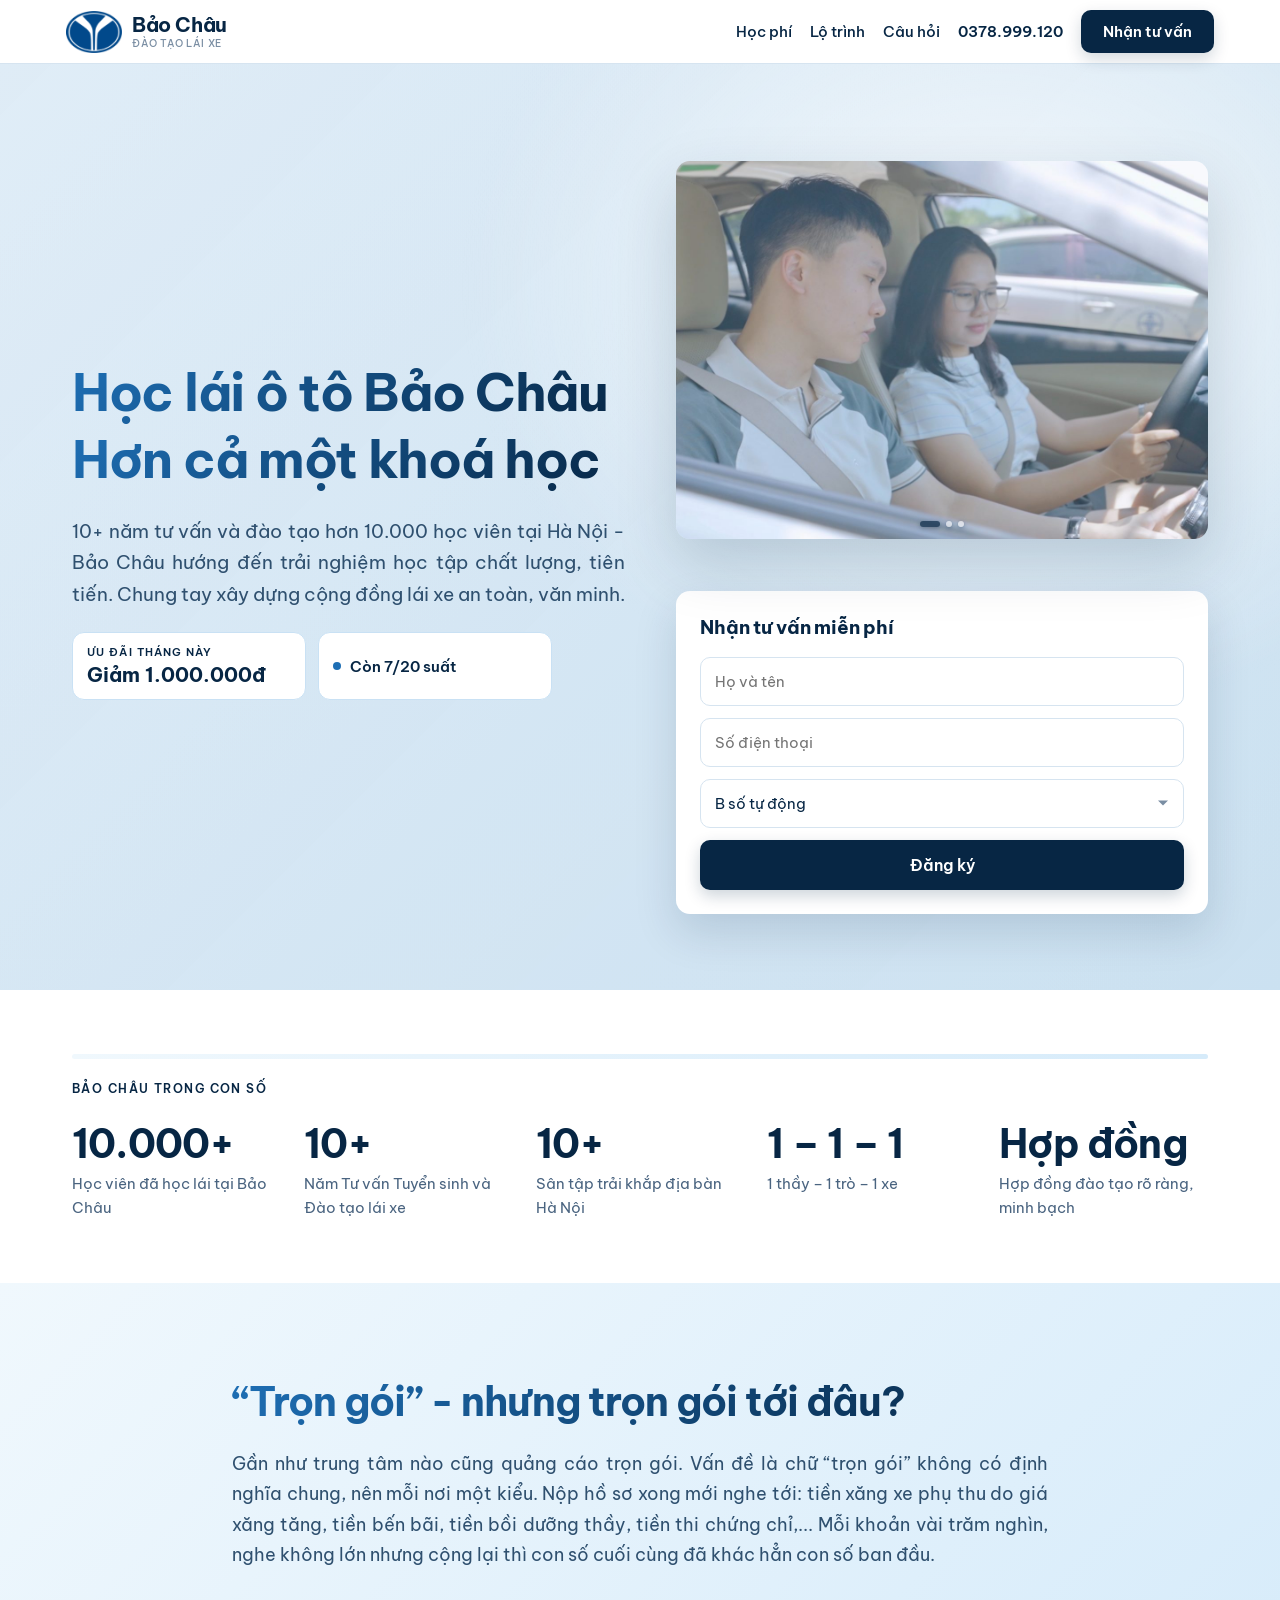
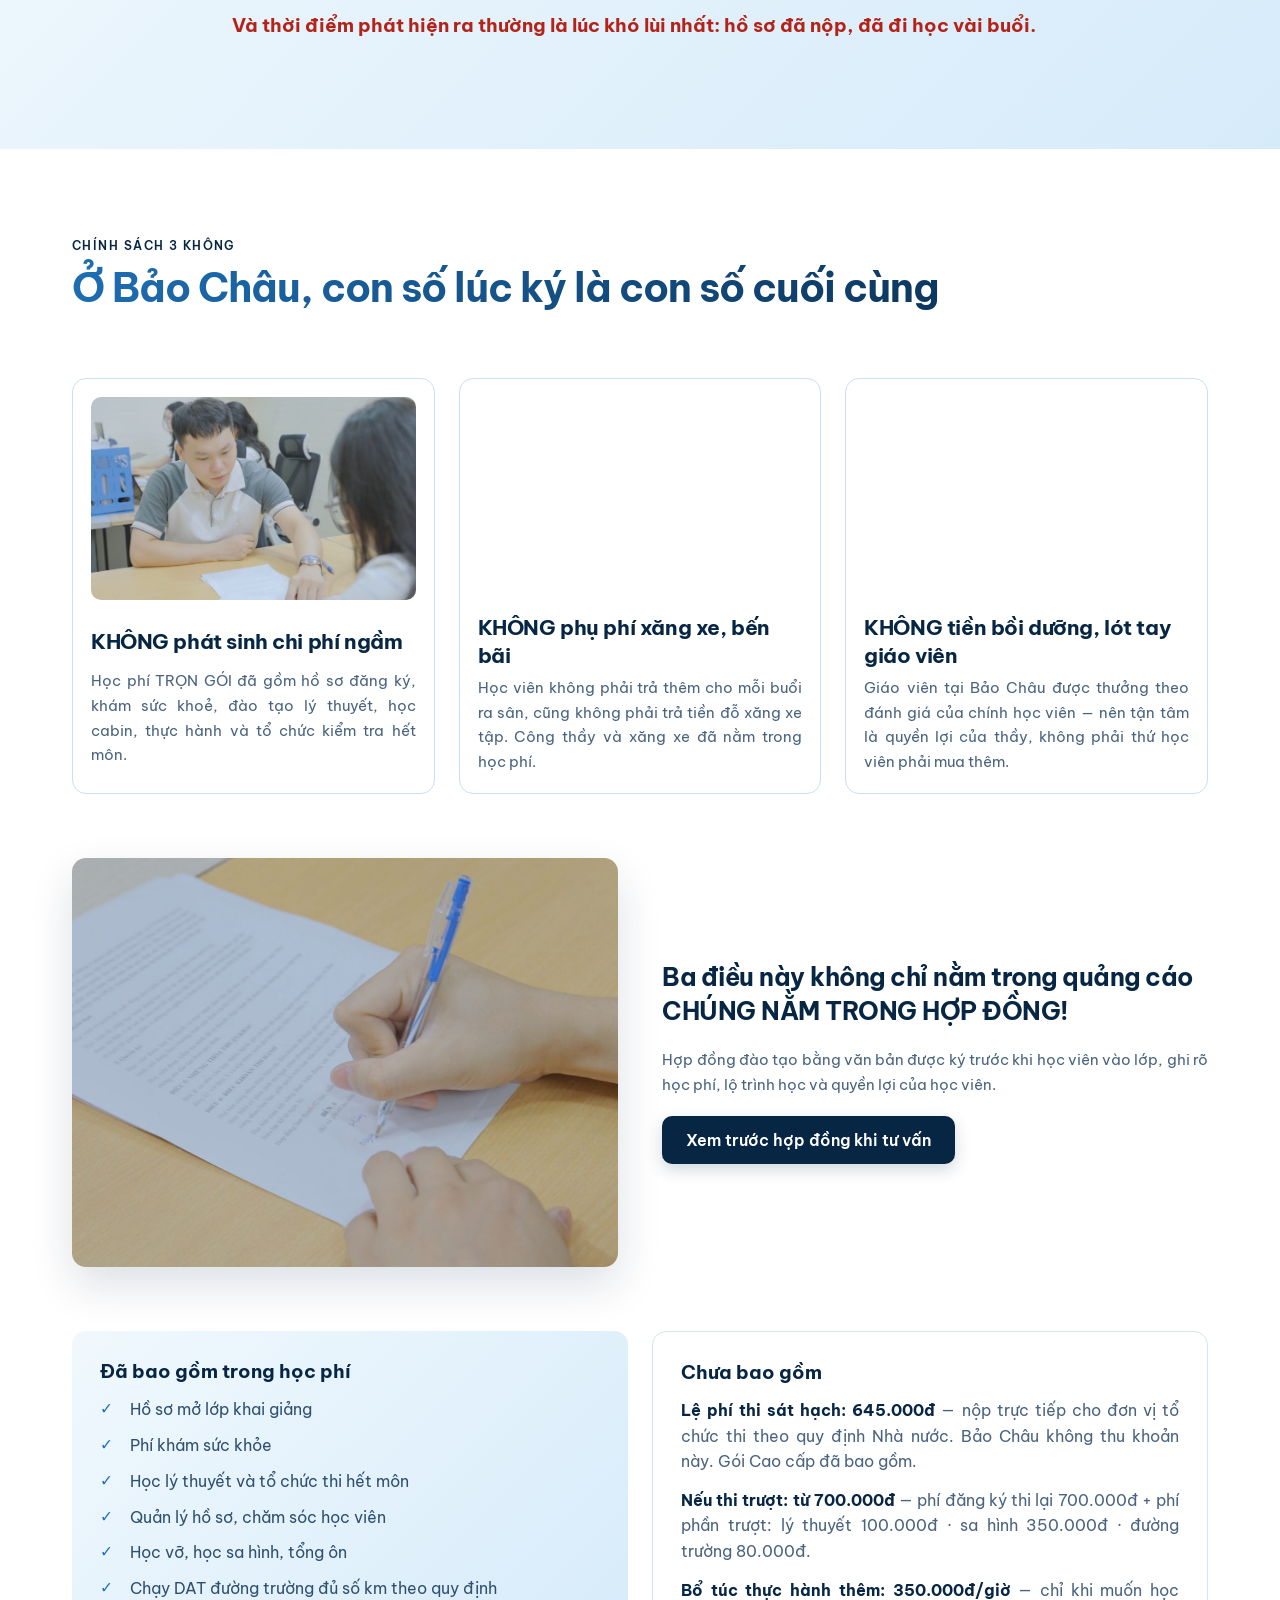
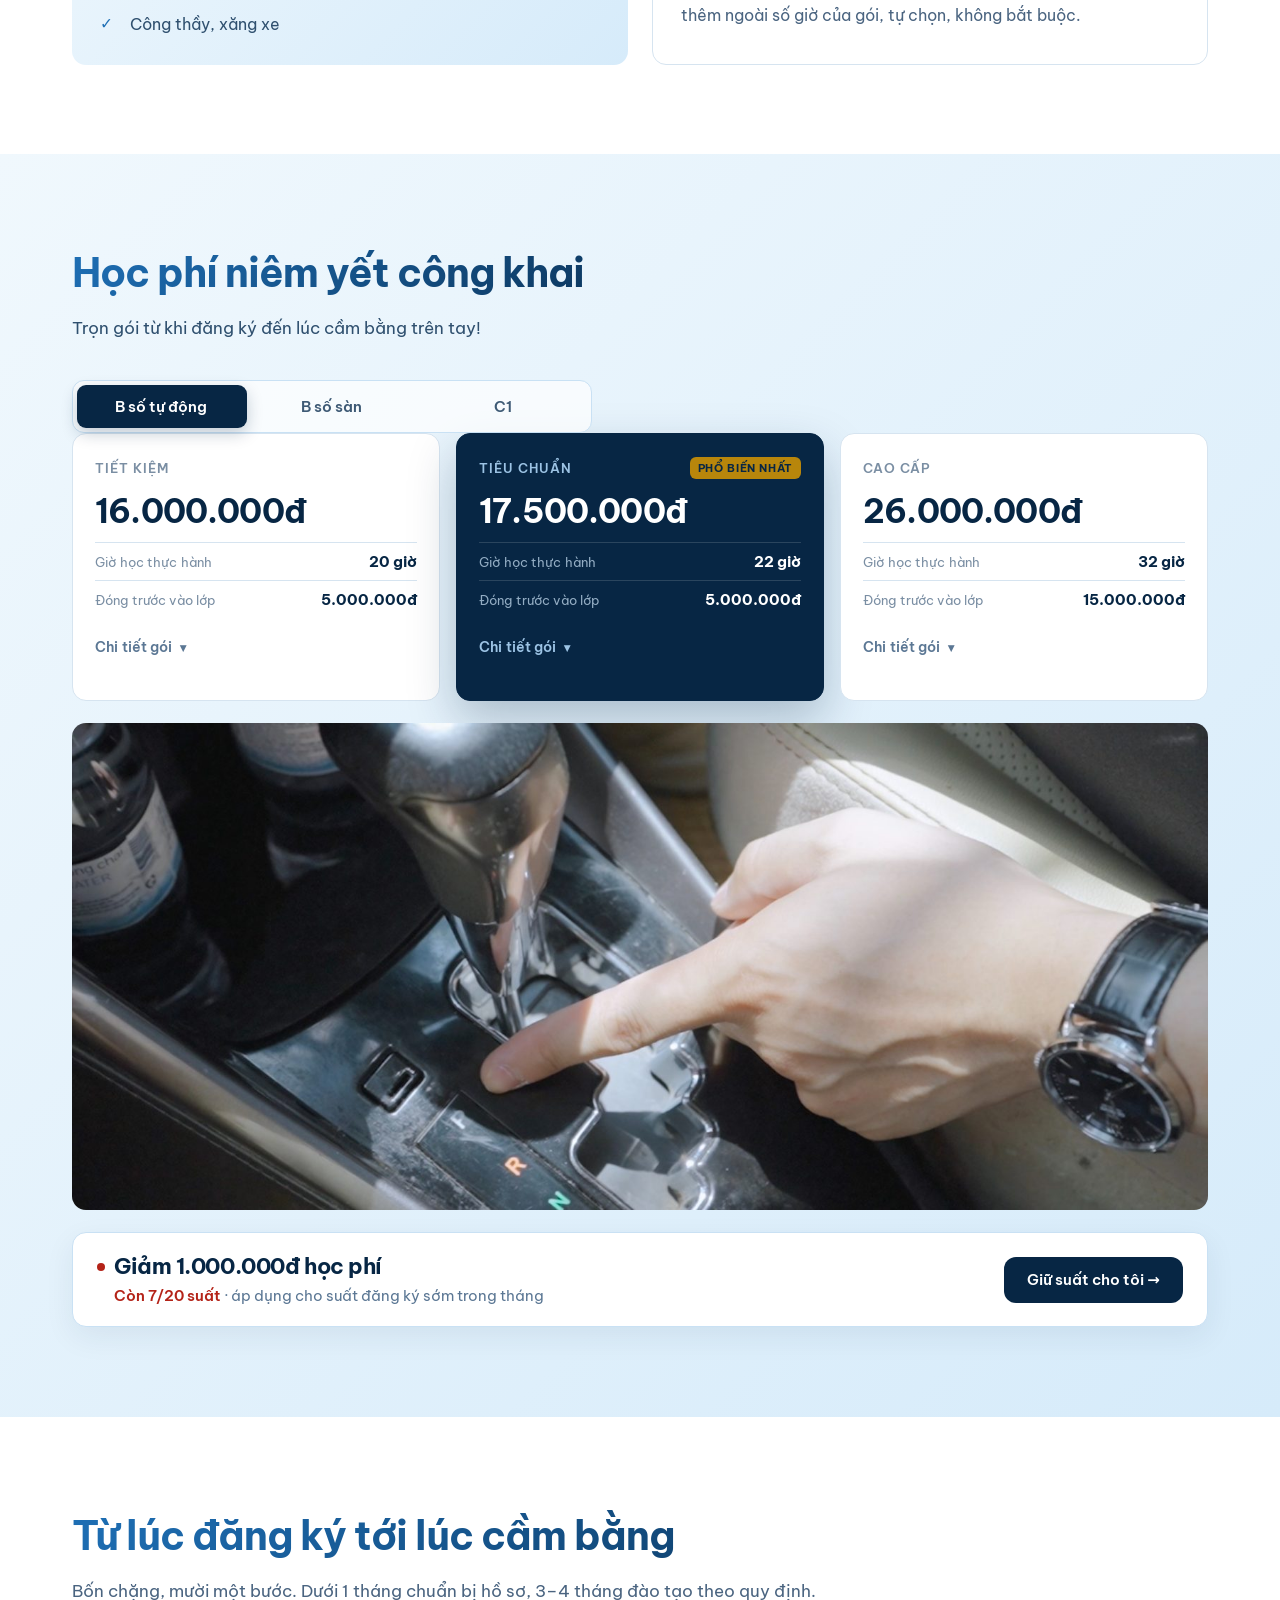
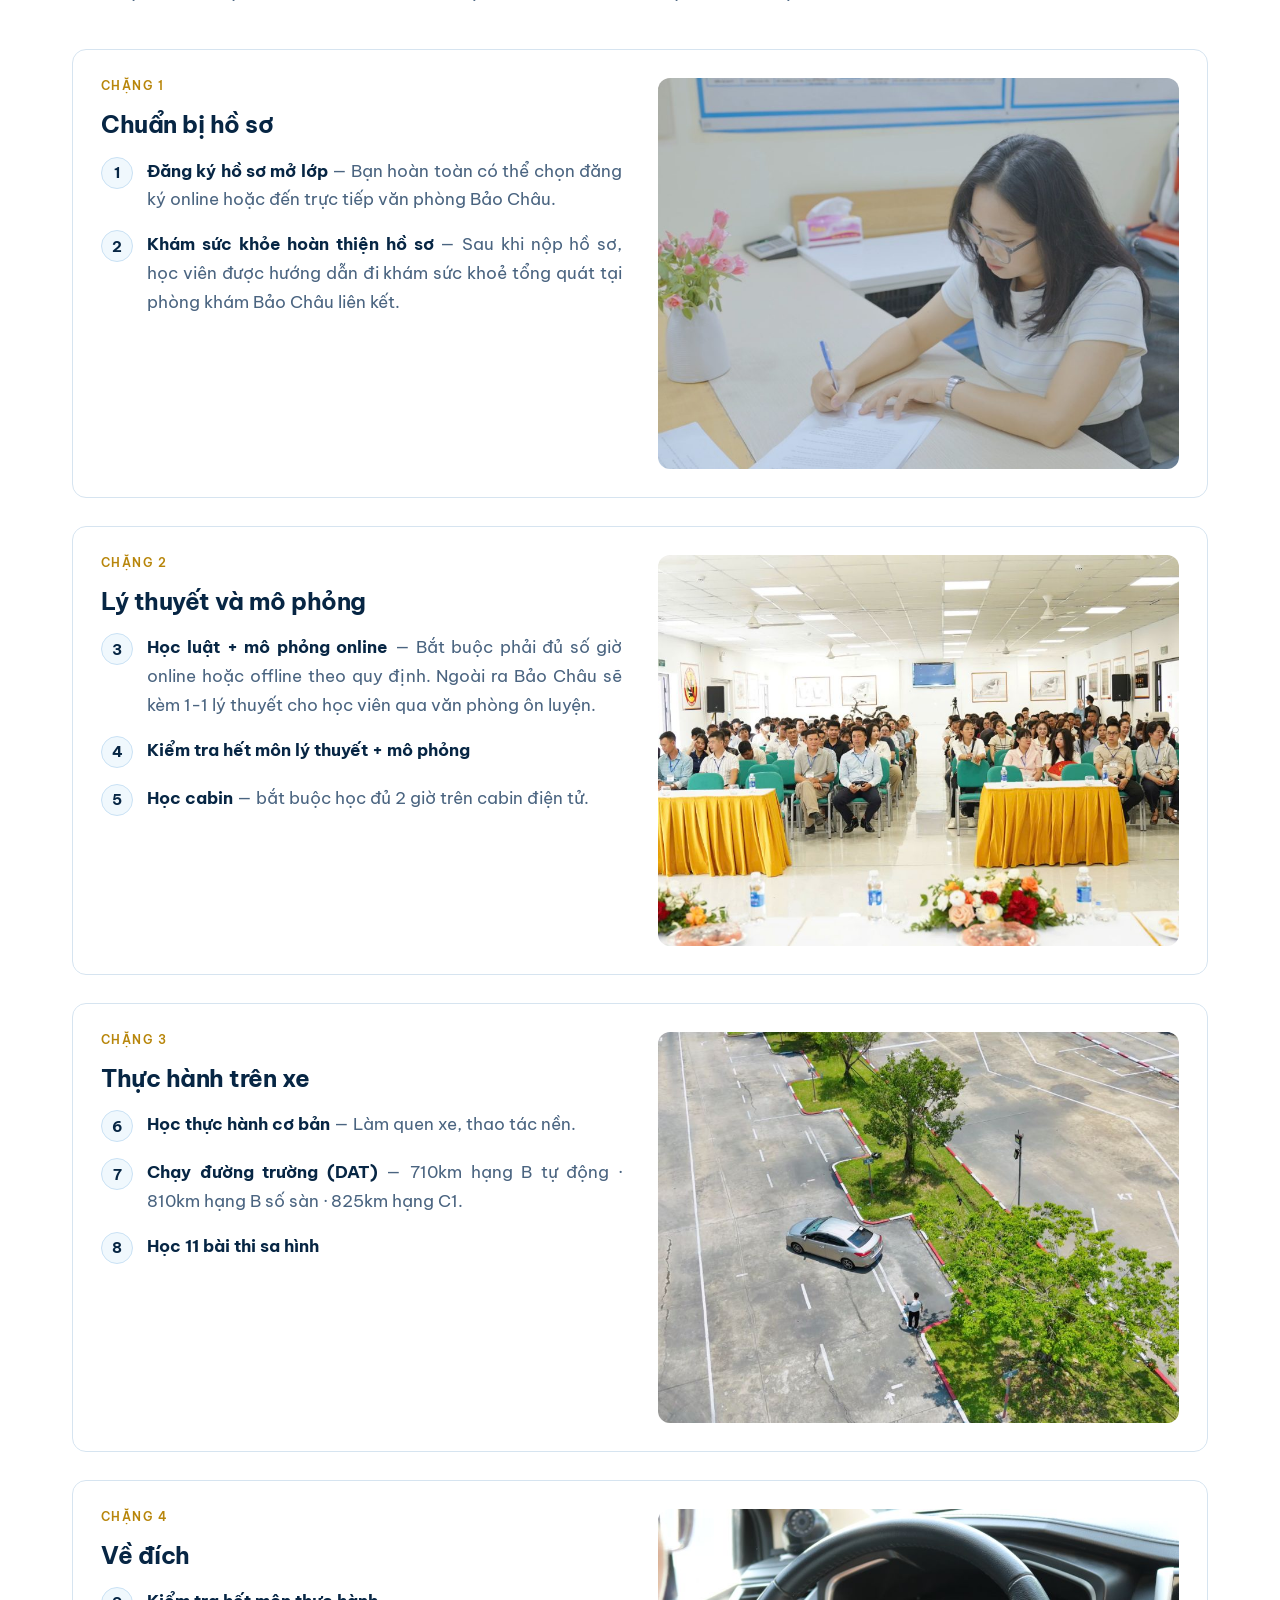
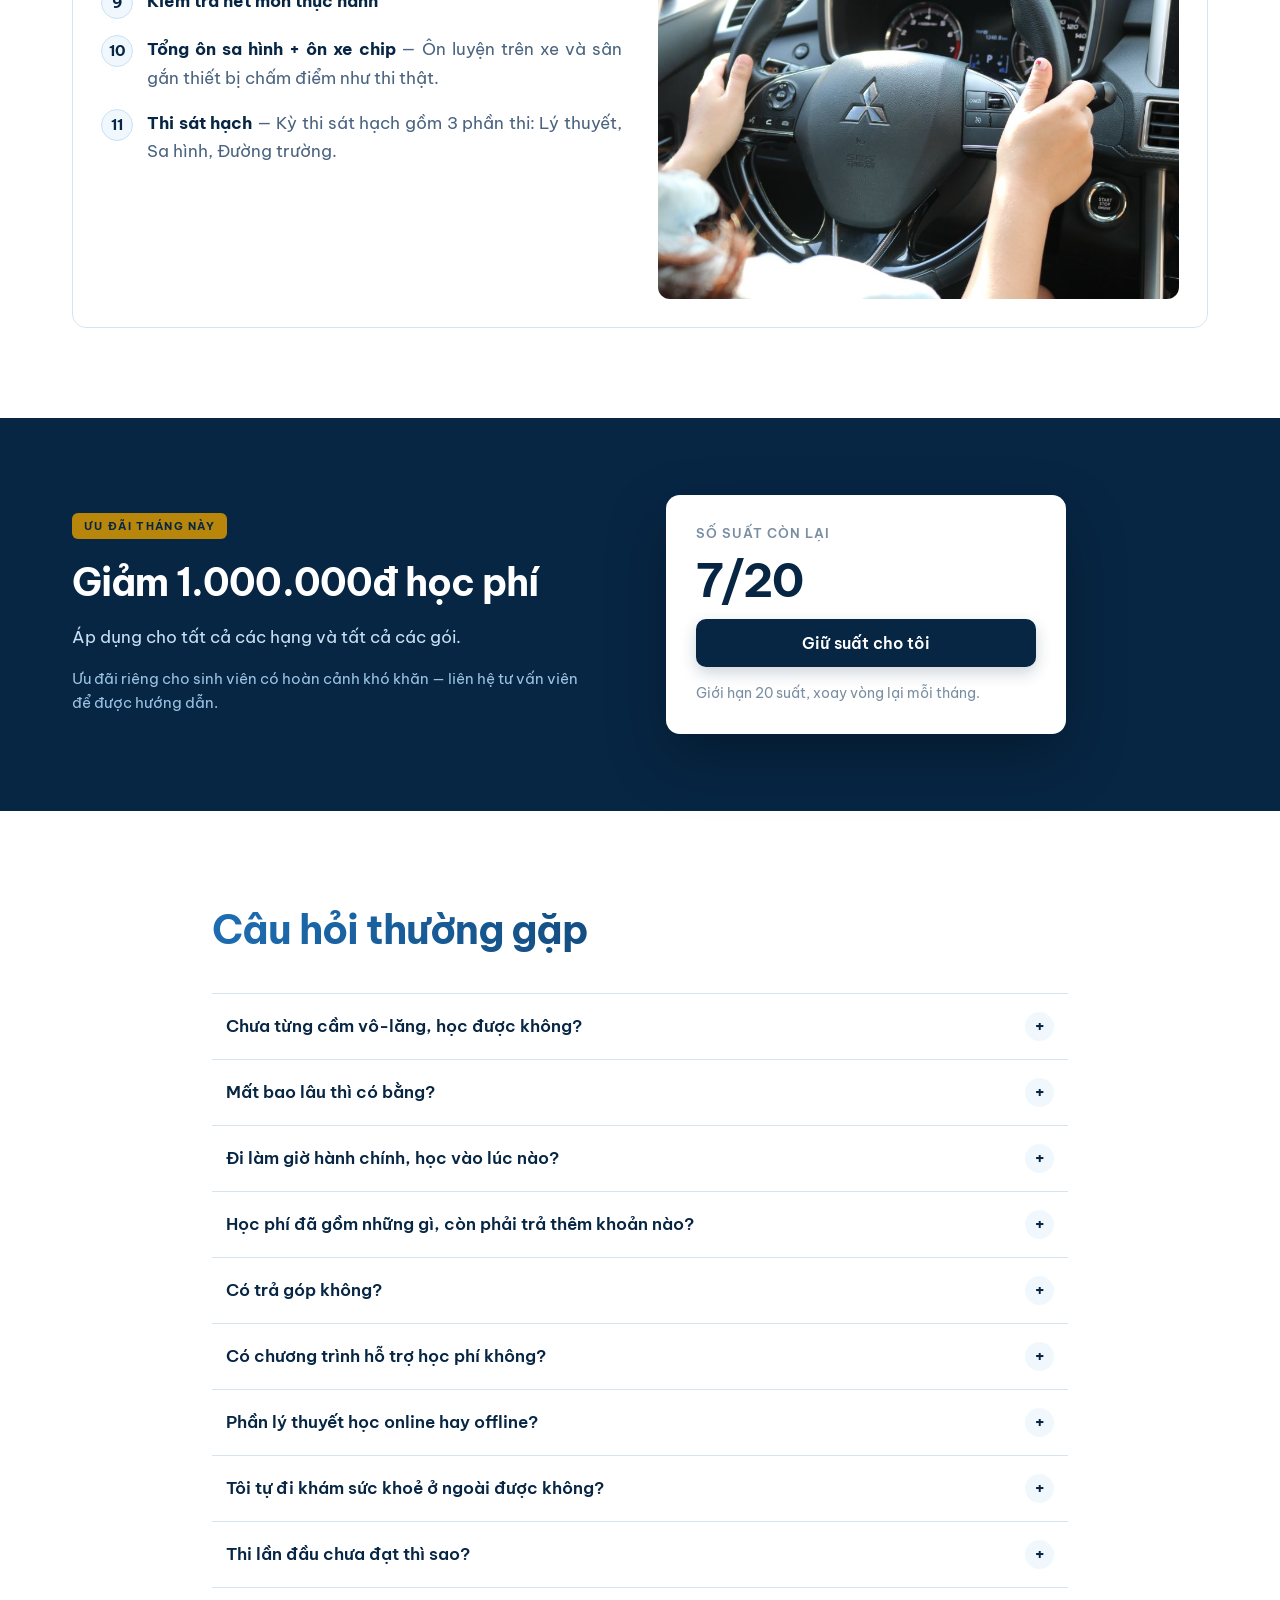
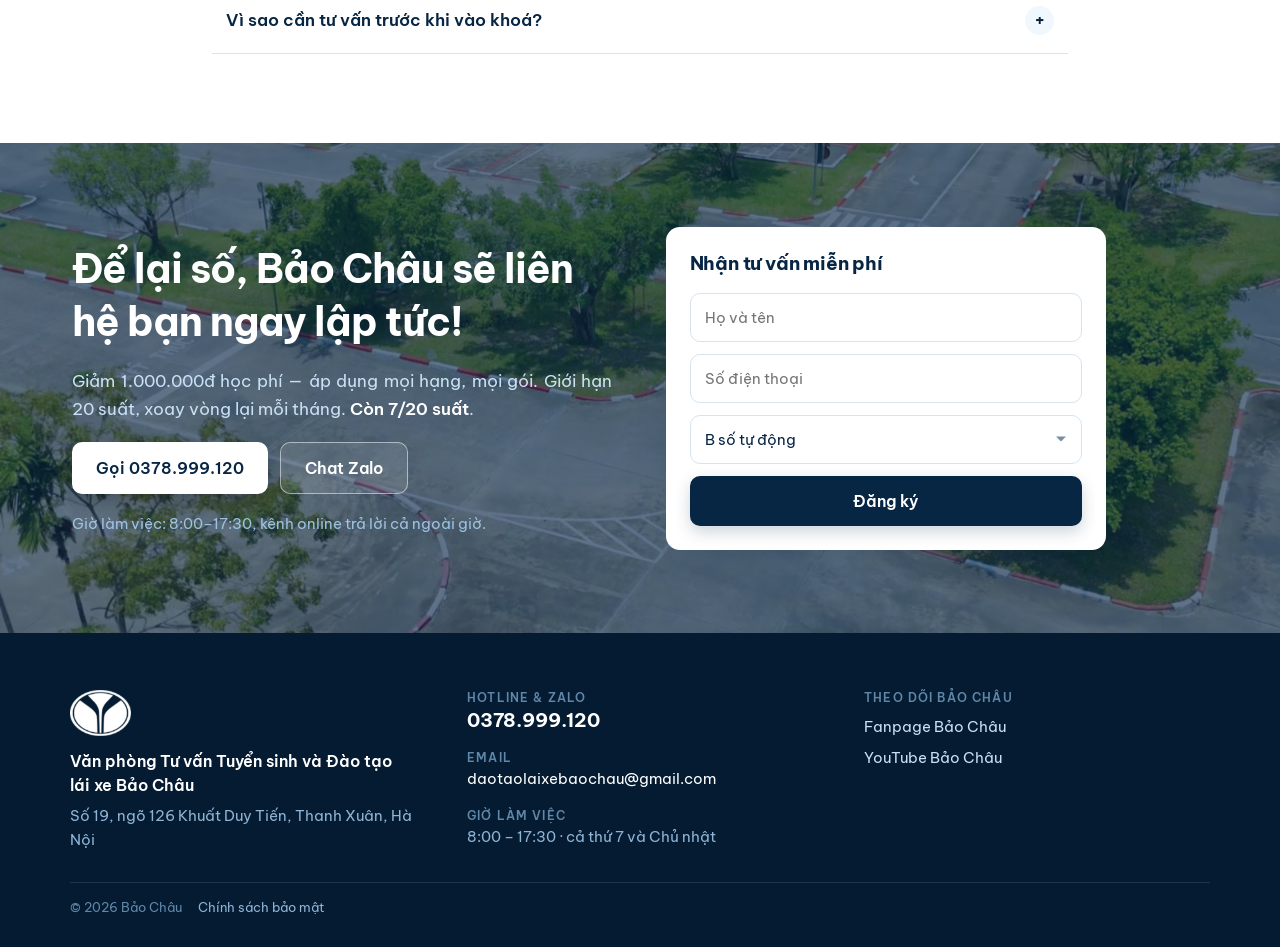
==== commit c0232e4a: "Hero bớt tĩnh: nền thở + hiện theo từng dòng Khối chữ Hero trước đây đứng yên hoàn toàn, chuyển động" ====
--- a/index.html
+++ b/index.html
@@ -92,7 +92,7 @@
 
     <div class="hero__text" data-reveal>
       <h1 class="tieu-de-1">
-        <span class="chu-gradient">Học lái ô tô Bảo Châu</span><br>
+        <span class="chu-gradient">Học lái ô tô Bảo Châu</span>
         <span class="chu-gradient">Hơn cả một khoá học</span>
       </h1>
       <p class="doan hero__gioi-thieu">10+ năm tư vấn và đào tạo hơn 10.000 học viên tại Hà Nội - Bảo Châu hướng đến trải nghiệm học tập chất lượng, tiên tiến. Chung tay xây dựng cộng đồng lái xe an toàn, văn minh.</p>
--- a/css/styles.css
+++ b/css/styles.css
@@ -178,10 +178,23 @@
 }
 .hero__nen{
   position:absolute;left:0;right:0;top:-12%;height:124%;
-  background:
-    radial-gradient(60% 55% at 78% 30%,rgba(255,255,255,0.75),rgba(255,255,255,0) 70%),
-    linear-gradient(135deg,rgba(30,111,181,0.08),rgba(7,38,68,0.05));
+  background:linear-gradient(135deg,rgba(30,111,181,0.08),rgba(7,38,68,0.05));
   will-change:transform;pointer-events:none;
+}
+/* NỀN THỞ — vệt sáng trôi rất chậm, chu kỳ 26 giây, như nắng dịch qua cửa kính.
+   ⚠ Phải nằm ở pseudo-element riêng: js/app.js đang ghi transform lên chính
+   .hero__nen để chạy parallax, hai transform trên cùng phần tử sẽ đè nhau.
+   Chu kỳ 26s cố ý dài gấp hơn 5 lần nhịp đổi ảnh (5s) để hai chuyển động
+   không đập cùng nhau gây rối mắt. */
+.hero__nen::before{
+  content:"";position:absolute;inset:0;pointer-events:none;
+  background:radial-gradient(60% 55% at 78% 30%,rgba(255,255,255,0.75),rgba(255,255,255,0) 70%);
+  animation:bc-nen-tho 26s ease-in-out infinite;
+  will-change:transform,opacity;
+}
+@keyframes bc-nen-tho{
+  0%,100%{transform:translate3d(0,0,0) scale(1);opacity:0.9}
+  50%    {transform:translate3d(-4.5%,2.5%,0) scale(1.1);opacity:1}
 }
 .hero__grid{
   position:relative;max-width:var(--shell);margin:0 auto;
@@ -191,6 +204,21 @@
   grid-template-areas:"hero-text hero-media" "hero-text hero-form";
 }
 .hero__text{grid-area:hero-text;display:grid;grid-template-columns:minmax(0,1fr);gap:22px;max-width:560px;min-width:0}
+
+/* HIỆN THEO TỪNG DÒNG khi tải trang — chỉ chạy một lần, không lặp lại.
+   Hai dòng tiêu đề phải là block mới nhận được translateY (phần tử inline
+   thì transform không ăn). Vì thế index.html đã bỏ thẻ <br> giữa hai span. */
+.tieu-de-1 .chu-gradient{display:block}
+
+@keyframes bc-hero-len{
+  from{opacity:0;transform:translateY(15px)}
+  to  {opacity:1;transform:translateY(0)}
+}
+.hero__text .tieu-de-1 .chu-gradient:nth-child(1){animation:bc-hero-len 720ms cubic-bezier(0.22,1,0.36,1) both}
+.hero__text .tieu-de-1 .chu-gradient:nth-child(2){animation:bc-hero-len 720ms cubic-bezier(0.22,1,0.36,1) 130ms both}
+.hero__text .hero__gioi-thieu{animation:bc-hero-len 720ms cubic-bezier(0.22,1,0.36,1) 260ms both}
+.hero__text .hero__o-nho .o-nho:nth-child(1){animation:bc-hero-len 720ms cubic-bezier(0.22,1,0.36,1) 380ms both}
+.hero__text .hero__o-nho .o-nho:nth-child(2){animation:bc-hero-len 720ms cubic-bezier(0.22,1,0.36,1) 470ms both}
 .hero__gioi-thieu{font-size:clamp(16px,1.5vw,18.5px);line-height:1.7;color:var(--xanh-dam)}
 .hero__o-nho{display:grid;grid-template-columns:repeat(auto-fit,minmax(150px,1fr));gap:12px;max-width:480px;min-width:0}
 .o-nho{
@@ -214,12 +242,48 @@
 .ngan-xep{
   position:relative;width:100%;aspect-ratio:4/3;padding-top:20px;
   cursor:grab;touch-action:pan-y;user-select:none;
-}
+  /* Lá bài nhô ngang ra bao nhiêu khi được rút. Nhô nhiều thì thấy rõ động
+     tác rút nhưng rối mắt; nhô ít thì gọn gàng hơn. Chỉnh đúng một dòng này. */
+  --nho-ra:12%;
+}
+/* Chỉ ảnh trước hiện; hai ảnh sau ẩn hẳn, chờ tới lượt được "rút" ra */
 .ngan-xep__lop{
   position:absolute;left:0;right:0;top:20px;bottom:0;overflow:hidden;
   border-radius:var(--radius-card);box-shadow:0 24px 60px rgba(7,38,68,0.18);
-  transition:transform 420ms cubic-bezier(0.22,1,0.36,1),opacity 420ms cubic-bezier(0.22,1,0.36,1);
-}
+  opacity:0;transform:scale(0.92);z-index:1;pointer-events:none;
+}
+.ngan-xep__lop.la-truoc{opacity:1;transform:none;z-index:3;pointer-events:auto}
+
+/* RÚT BÀI — lá nằm CUỐI cọc được rút lên đầu.
+   Ba nhịp: (1) trượt ngang ra, vẫn NẰM DƯỚI lá đang ở trên;
+   (2) vượt lên trên; (3) trượt vào giữa, thành lá trên cùng.
+
+   Mỗi nhịp có easing riêng (animation-timing-function đặt ngay trong keyframe)
+   — dùng một easing chung cho cả ba nhịp sẽ làm nhịp đầu giật, nhịp cuối lê.
+
+   ⚠ Mốc 42% là lúc lật z-index. Lá cũ phải mờ gần hết TRƯỚC mốc này, nếu
+   không cú lật sẽ làm 3/4 diện tích lá mới hiện ra đột ngột — nhìn rất thô. */
+@keyframes bc-rut-la-cuoi{
+  0%   {z-index:2;opacity:0;transform:translateX(0) scale(0.945);
+        animation-timing-function:cubic-bezier(0.32,0.02,0.4,1)}
+  40%  {z-index:2;opacity:0.92;transform:translateX(calc(var(--huong,1) * var(--nho-ra))) scale(0.962);
+        animation-timing-function:cubic-bezier(0.45,0,0.35,1)}
+  42%  {z-index:6;opacity:0.96;transform:translateX(calc(var(--huong,1) * var(--nho-ra))) scale(0.965);
+        animation-timing-function:cubic-bezier(0.28,0.62,0.24,1)}
+  100% {z-index:6;opacity:1;transform:translateX(0) scale(1)}
+}
+/* Lá đang ở đầu TỤT XUỐNG MỘT BẬC thành lá thứ 2 — nằm nguyên chỗ cũ,
+   lún sâu dần rồi nhoà đi. Không trượt đi đâu cả.
+   Mờ sớm (còn 0.3 ở mốc 40%) để khử cú lật z-index nói trên. */
+@keyframes bc-tut-mot-bac{
+  0%   {opacity:1;transform:scale(1);
+        animation-timing-function:cubic-bezier(0.4,0,0.3,1)}
+  40%  {opacity:0.3;transform:scale(0.945);
+        animation-timing-function:cubic-bezier(0.3,0,0.5,1)}
+  100% {opacity:0;transform:scale(0.9)}
+}
+.ngan-xep__lop.len{animation:bc-rut-la-cuoi 700ms both;will-change:transform,opacity}
+.ngan-xep__lop.lui{animation:bc-tut-mot-bac 700ms both;z-index:3;will-change:transform,opacity}
 .ngan-xep__lop img{
   display:block;width:100%;height:100%;object-fit:cover;
   transition:transform var(--transition-image-zoom);transform:scale(1);
@@ -239,18 +303,19 @@
 .ngan-xep.dang-hover .ngan-xep__mui-ten{opacity:0.72}
 .ngan-xep__mui-ten:hover{opacity:1}
 .ngan-xep__cham{
-  position:absolute;left:0;right:0;bottom:12px;z-index:5;
-  justify-content:center;align-items:center;gap:6px;display:none;
+  position:absolute;left:0;right:0;bottom:12px;z-index:6;
+  justify-content:center;align-items:center;gap:6px;display:flex;
 }
 .ngan-xep__cham button{
   height:6px;width:6px;padding:0;border:0;border-radius:99px;cursor:pointer;
-  background:rgba(255,255,255,0.55);transition:all var(--transition-base);
-}
-.ngan-xep__cham button[aria-current="true"]{width:20px;background:rgba(7,38,68,0.55)}
-/* mũi tên + chấm chỉ hiện trên thiết bị có chuột và không phải mobile */
+  background:rgba(255,255,255,0.6);box-shadow:0 1px 4px rgba(7,38,68,0.35);
+  transition:all var(--transition-base);
+}
+.ngan-xep__cham button[aria-current="true"]{width:20px;background:rgba(7,38,68,0.7)}
+/* Mũi tên chỉ hiện trên thiết bị có chuột. Chấm thì hiện ở mọi cỡ màn hình —
+   ảnh sau đã ẩn nên chấm là dấu hiệu duy nhất báo còn ảnh khác để xem. */
 @media (hover:hover) and (pointer:fine) and (min-width:761px){
   .ngan-xep__mui-ten{display:flex}
-  .ngan-xep__cham{display:flex}
 }
 
 /* ---------- 8. KHỐI 1.5 — DẢI SỐ LIỆU ---------- */
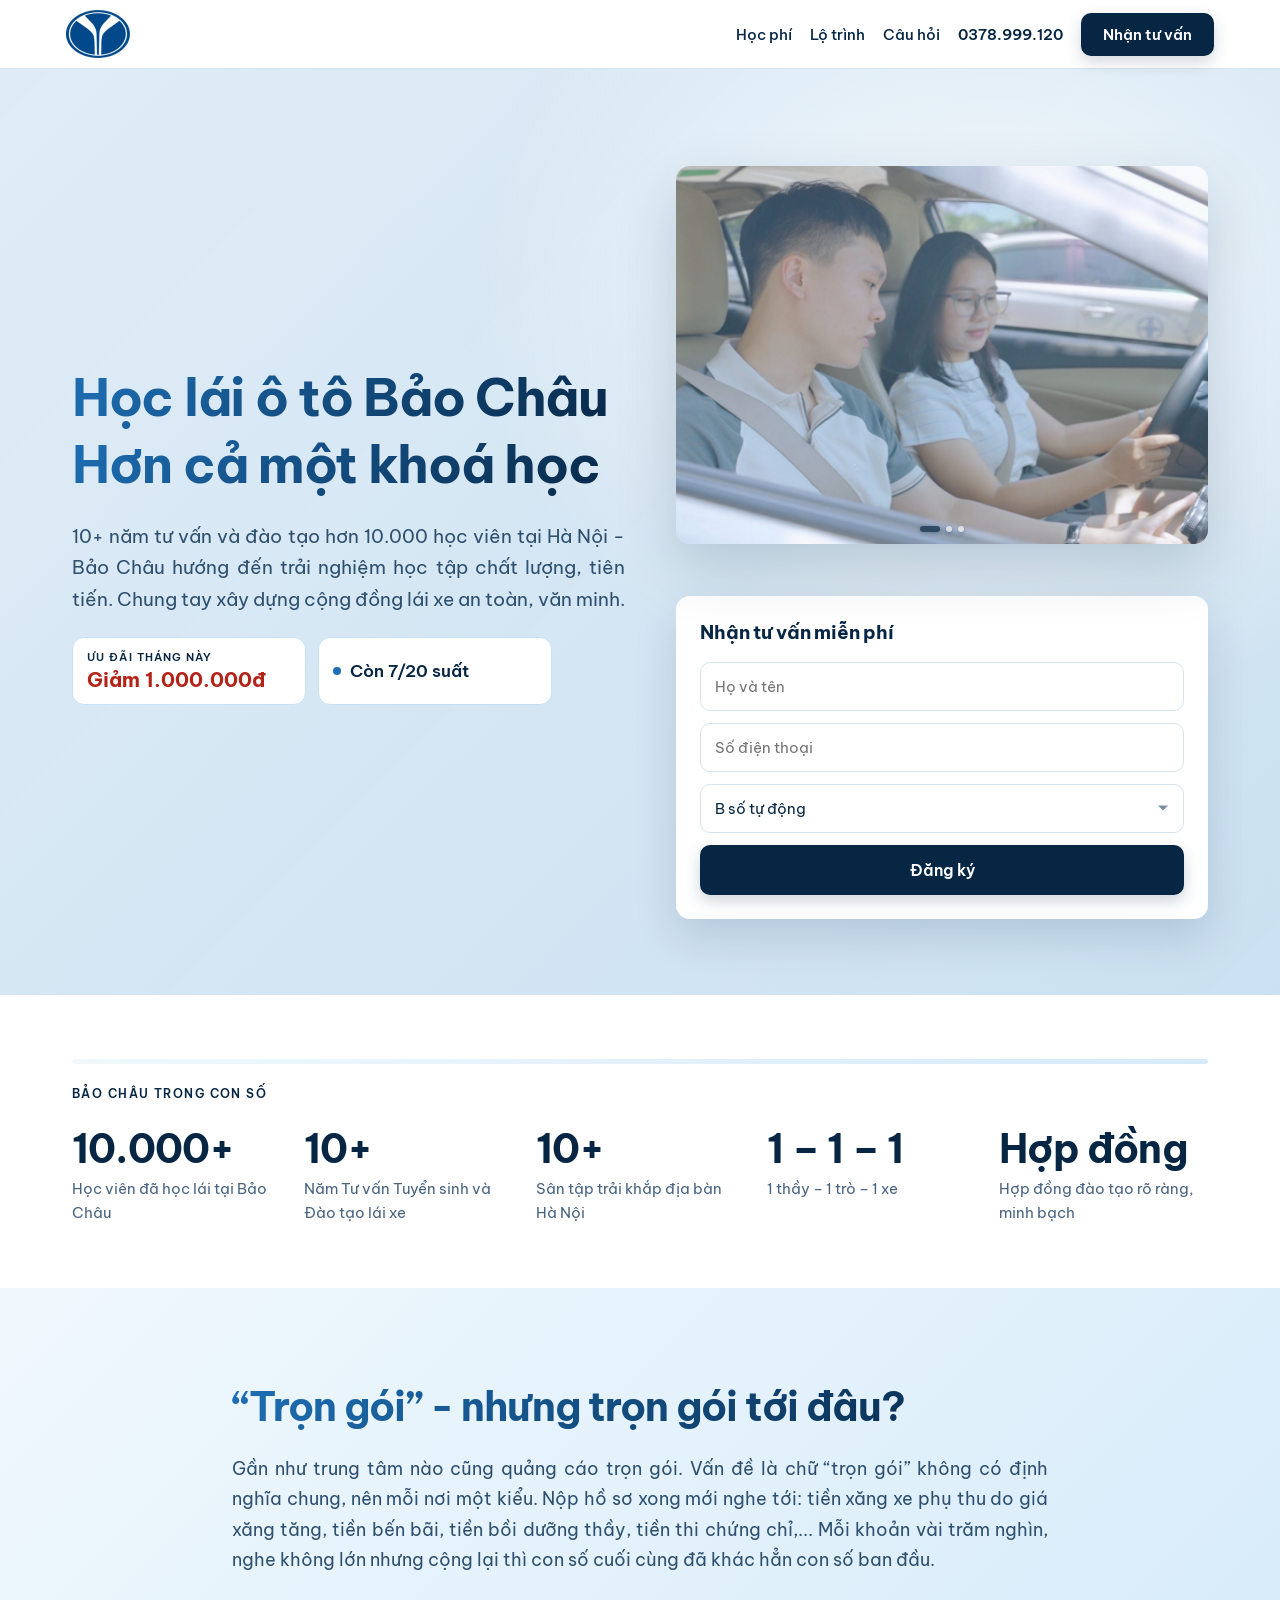
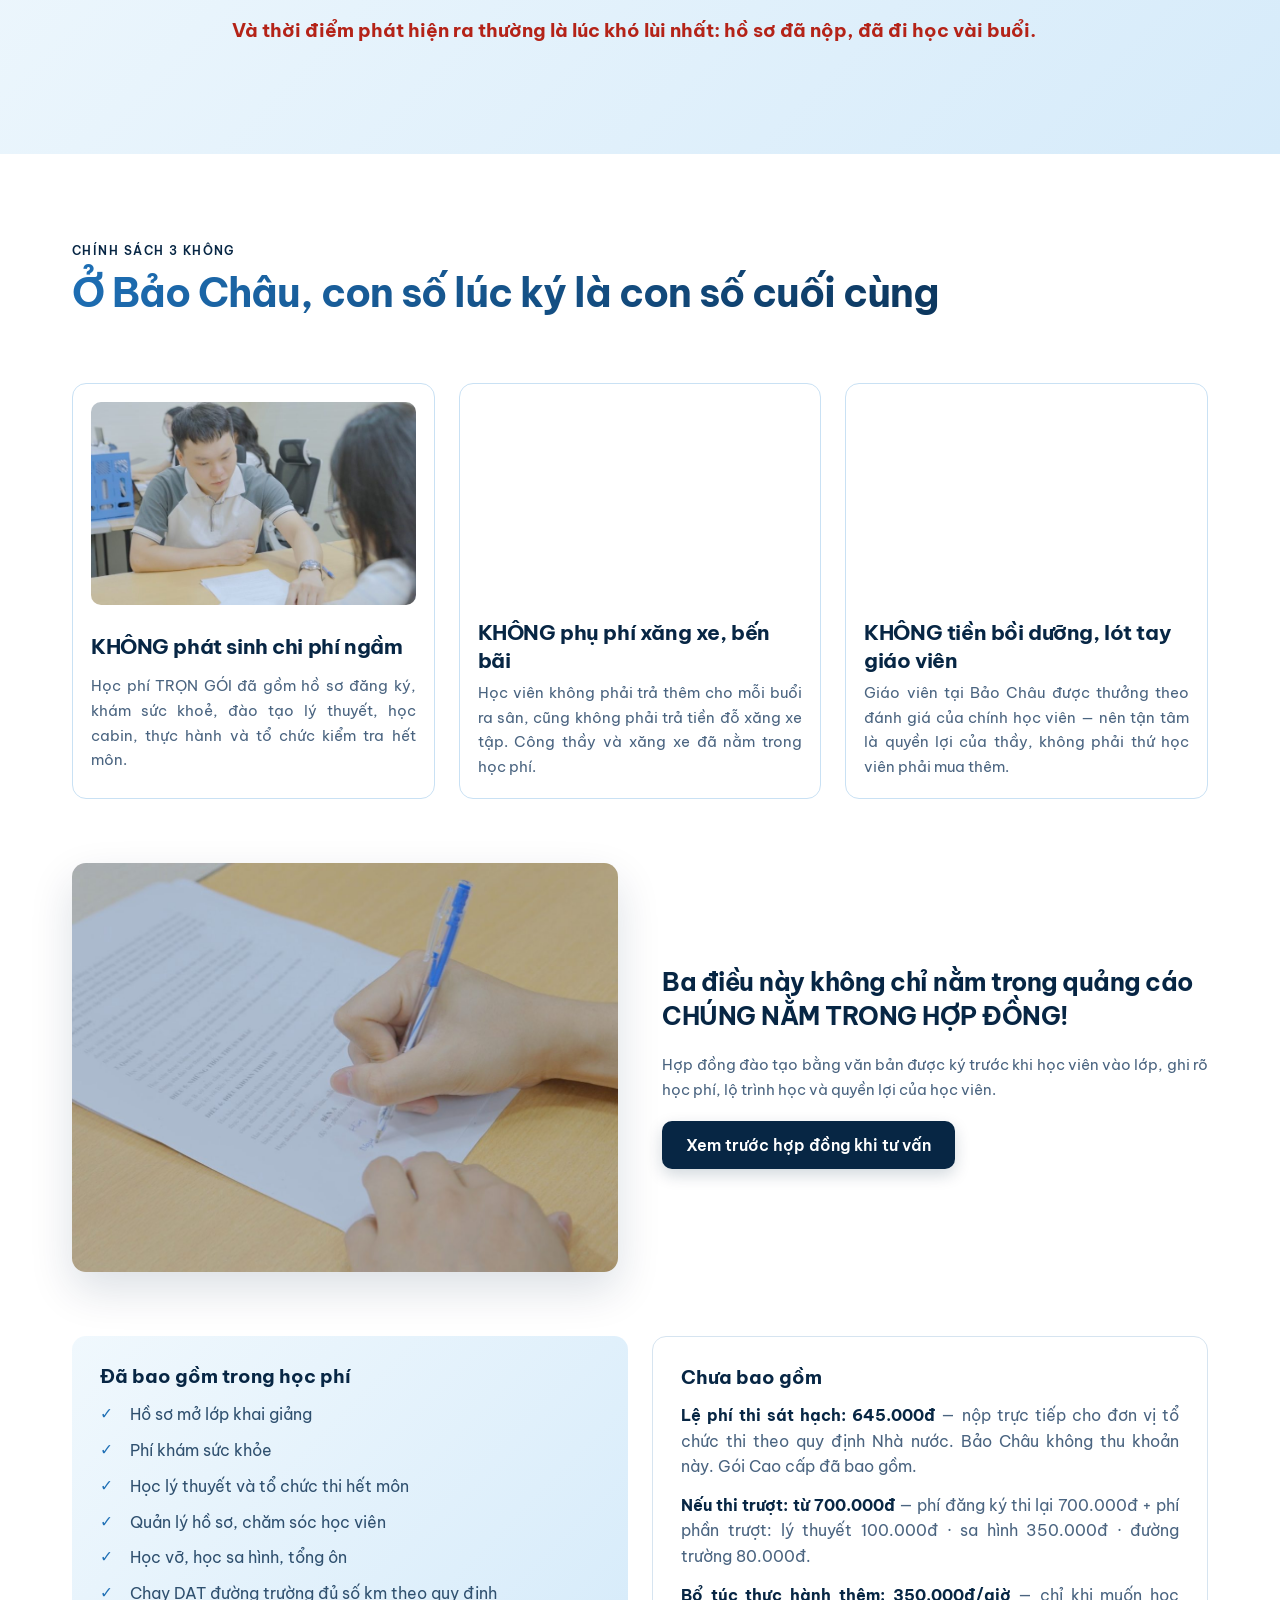
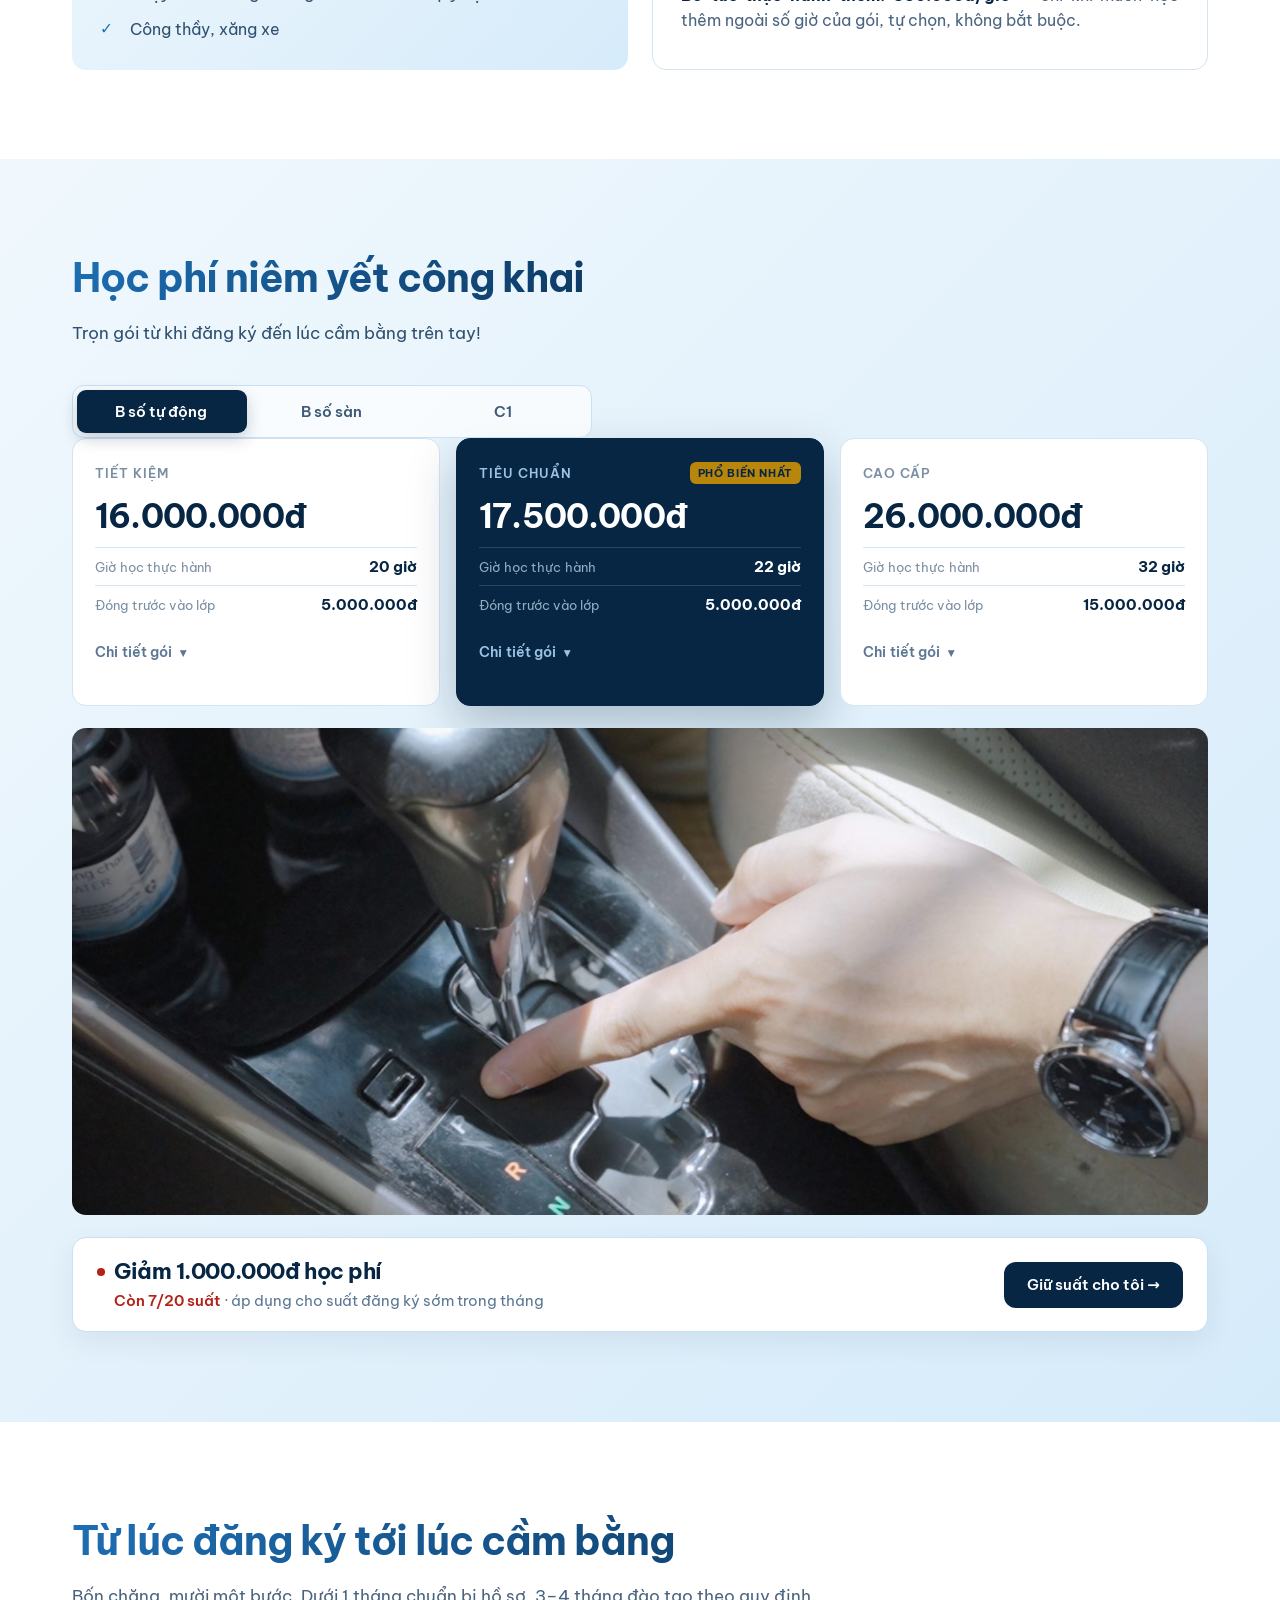
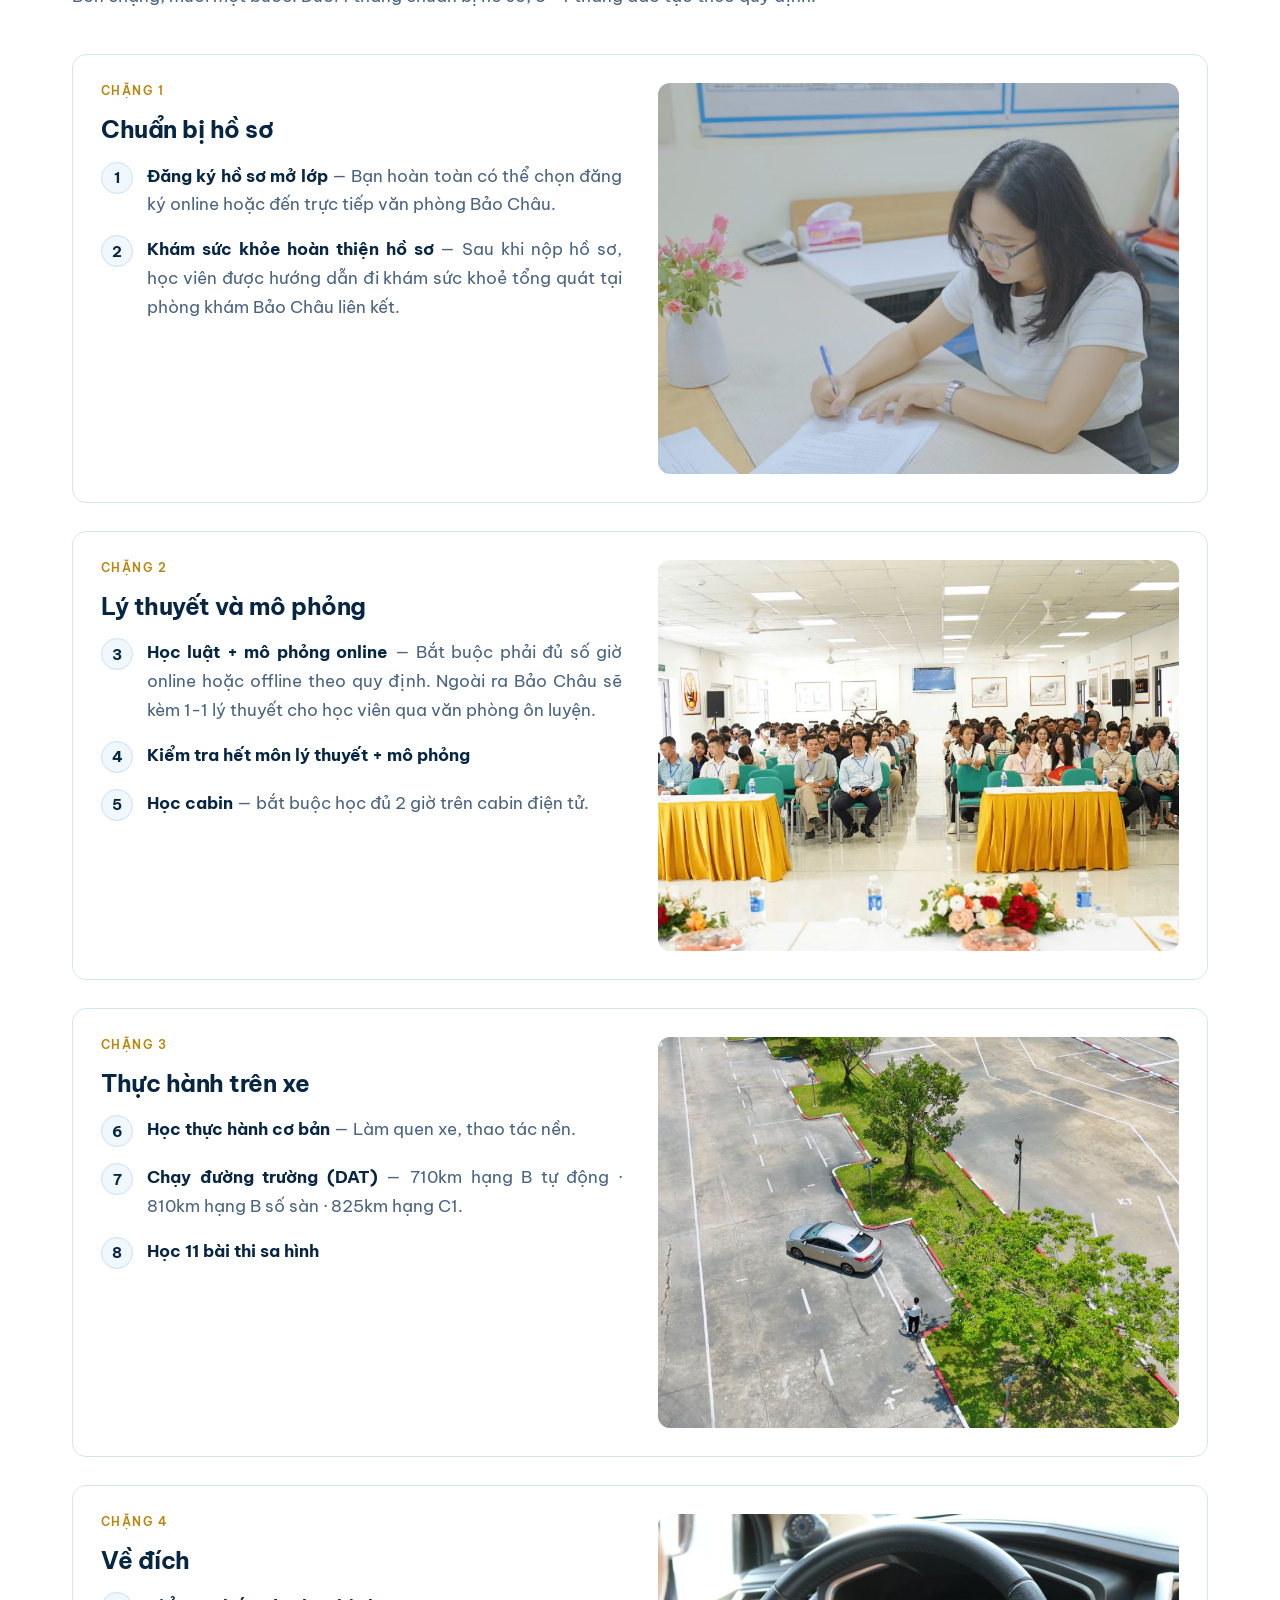
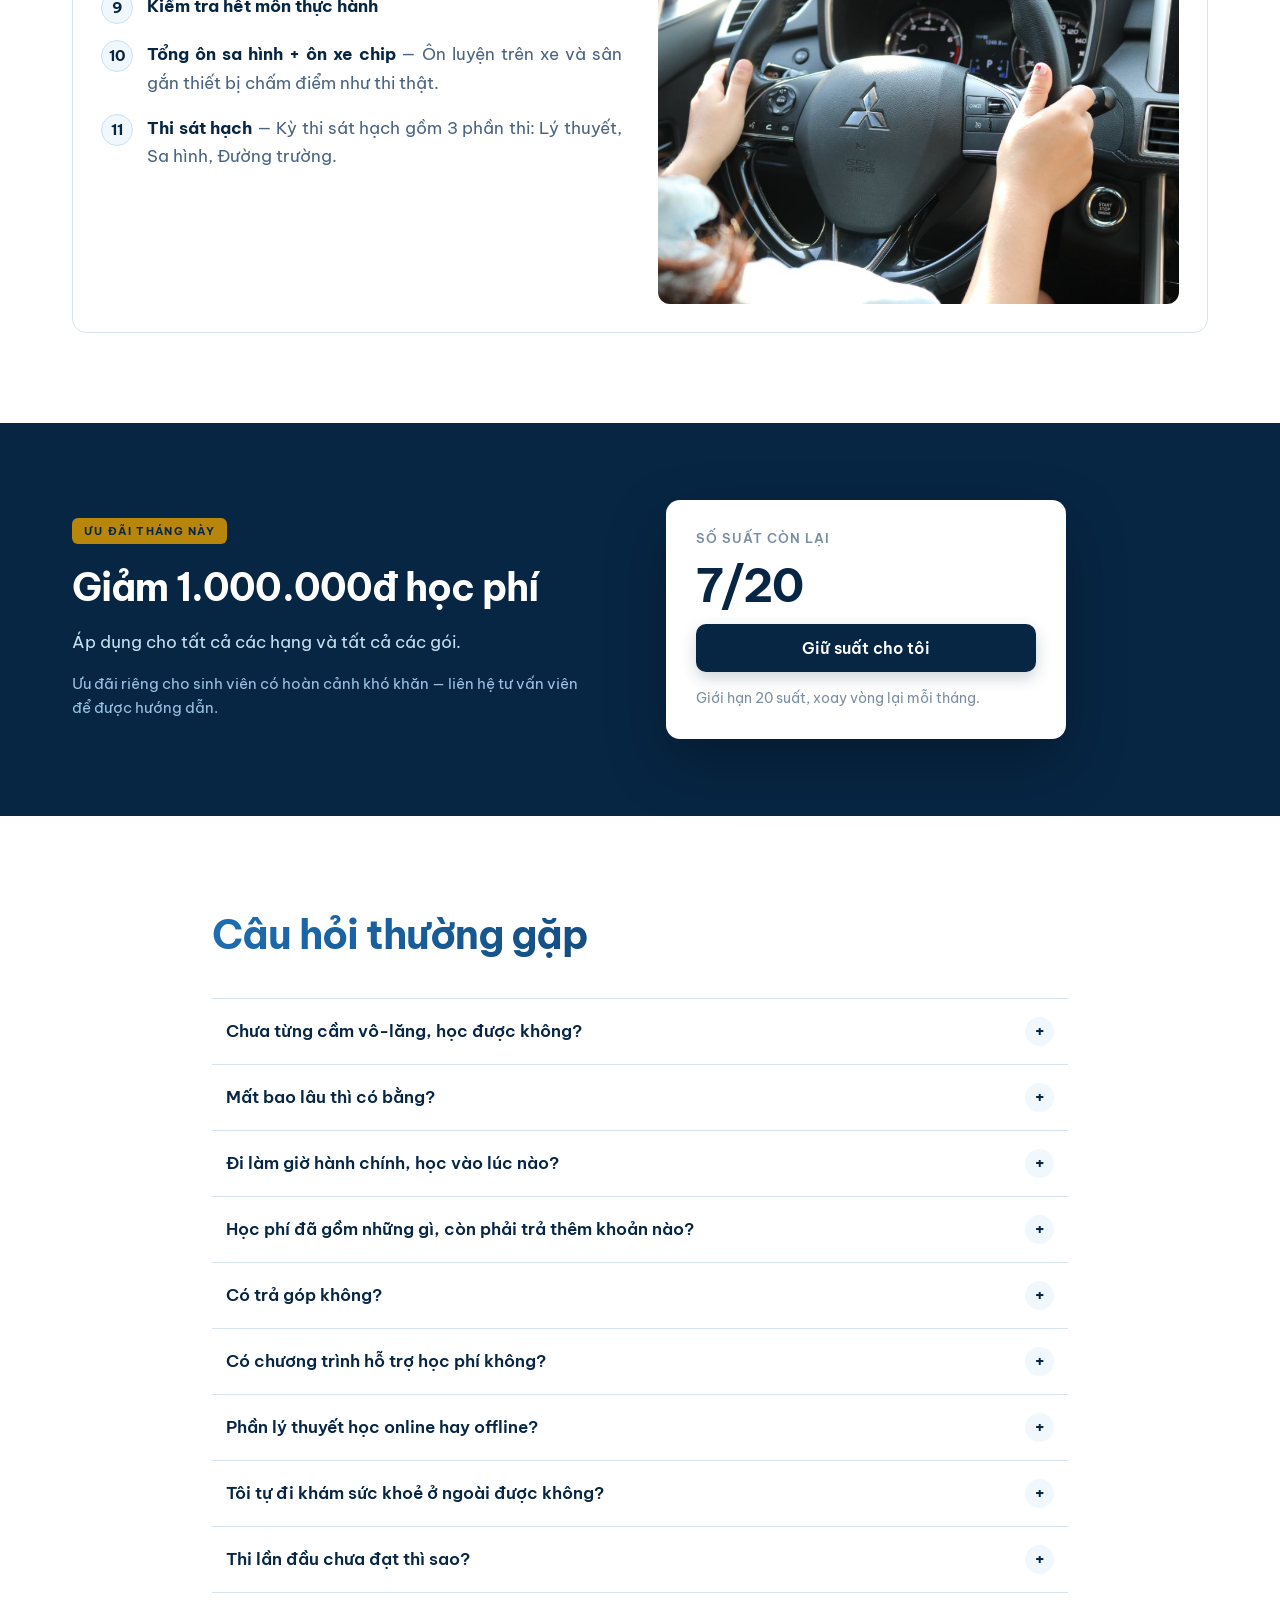
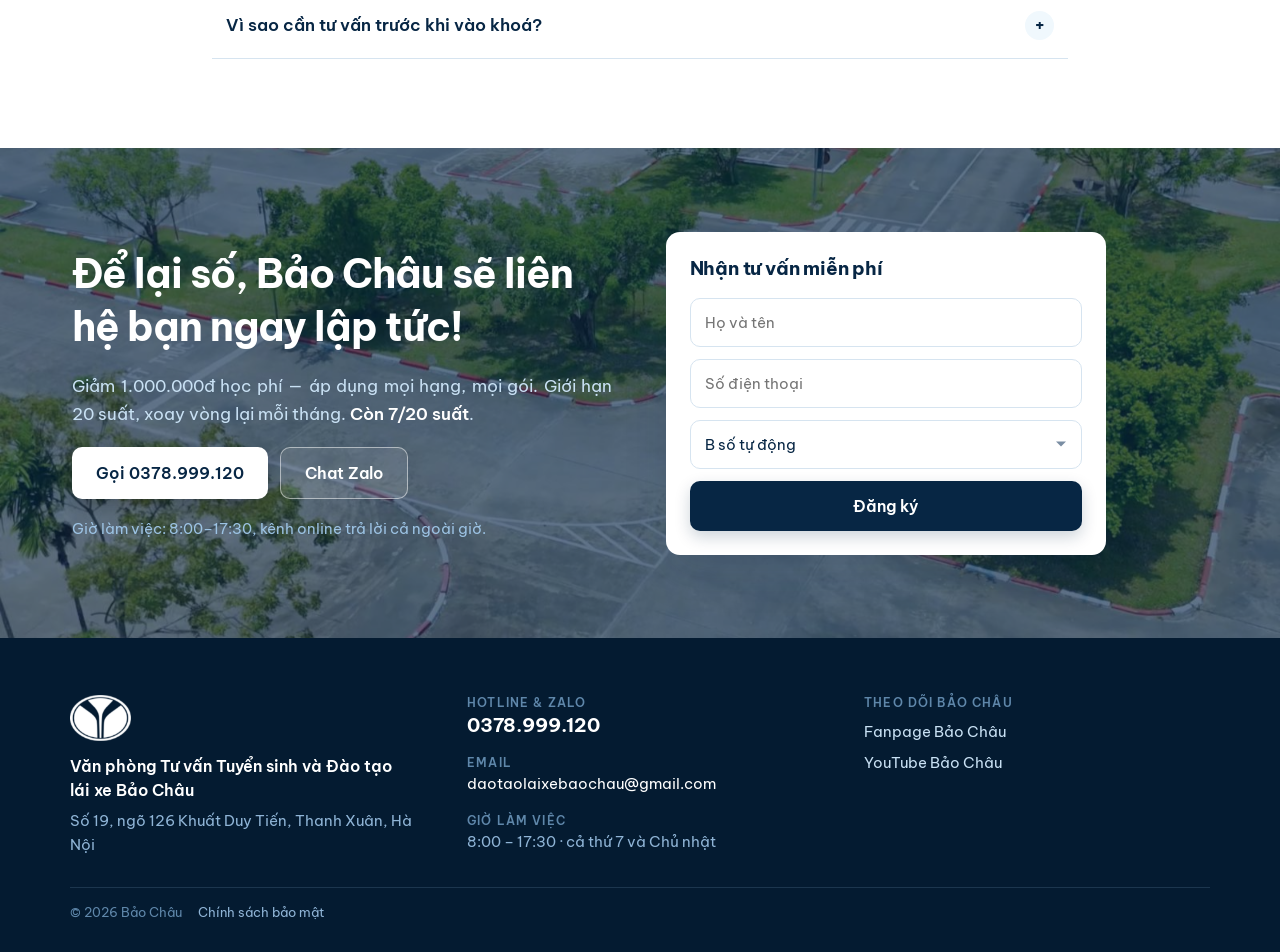
==== commit dbac427e: "Hero: chữ giảm giá đỏ có nhịp thở, số suất to hơn, logo đứng một mình - "Giảm 1.000.000đ" chuyển san" ====
--- a/index.html
+++ b/index.html
@@ -67,11 +67,9 @@
 <header class="header">
   <div class="header__inner">
     <a class="logo" href="#top">
-      <img src="img/logo-bao-chau.png" alt="Logo Bảo Châu" width="128" height="96" fetchpriority="high" decoding="async">
-      <span class="logo__chu">
-        <span class="logo__ten">Bảo Châu</span>
-        <span class="logo__phu">Đào tạo lái xe</span>
-      </span>
+      <!-- Logo đứng một mình, không kèm chữ. alt là chỗ duy nhất còn mang tên
+           thương hiệu cho Google và trình đọc màn hình — đừng rút gọn. -->
+      <img src="img/logo-bao-chau.png" alt="Bảo Châu — Đào tạo lái xe" width="128" height="96" fetchpriority="high" decoding="async">
     </a>
     <nav class="nav">
       <a class="nav__link" href="#hoc-phi">Học phí</a>
--- a/css/styles.css
+++ b/css/styles.css
@@ -155,11 +155,11 @@
   max-width:var(--shell);margin:0 auto;padding:10px 16px;
   display:flex;align-items:center;gap:12px;flex-wrap:nowrap;
 }
-.logo{display:flex;align-items:center;gap:10px;flex:0 0 auto}
-.logo img{display:block;height:clamp(34px,4vw,42px);width:auto}
-.logo__chu{display:grid;gap:1px}
-.logo__ten{font-size:20px;font-weight:700;letter-spacing:-0.02em;line-height:1.1;color:var(--color-navy)}
-.logo__phu{font-size:10px;font-weight:500;letter-spacing:0.08em;text-transform:uppercase;color:var(--xanh-mo)}
+/* Logo đứng một mình, không kèm chữ. Cho cao hơn bản cũ (42px → 48px) vì
+   giờ nó phải tự gánh cả phía trái header. */
+.logo{display:flex;align-items:center;flex:0 0 auto}
+.logo img{display:block;height:clamp(38px,4.4vw,48px);width:auto;transition:transform var(--transition-base)}
+.logo:hover img{transform:scale(1.04)}
 .nav{display:flex;align-items:center;gap:18px;margin-left:auto;flex-wrap:nowrap}
 .nav__link{
   font-size:15px;font-weight:500;color:var(--color-navy);
@@ -229,11 +229,22 @@
 .o-nho:hover{transform:translateY(-3px);border-color:#1E6FB5;box-shadow:0 12px 26px rgba(7,38,68,0.16)}
 .o-nho--suat{display:flex;align-items:center;gap:9px}
 .o-nho__nhan{font-size:11px;font-weight:600;letter-spacing:0.1em;text-transform:uppercase;color:var(--color-navy)}
-.o-nho__gia-tri{font-size:20px;font-weight:700;color:var(--color-navy);margin-top:3px}
+/* Chỉ đổi độ mờ, không đổi kích thước: phóng to thu nhỏ chữ liên tục làm
+   nét chữ bị nhoè do dựng hình theo pixel lẻ. Chu kỳ 3.8s cố ý chậm hơn
+   hẳn chấm nhấp nháy 1.6s bên ô cạnh để hai nhịp không đọc thành một. */
+.o-nho__gia-tri{
+  font-size:20px;font-weight:700;color:var(--do-nhan);margin-top:3px;
+  animation:bc-tho-cham 3.8s ease-in-out infinite;
+}
+@keyframes bc-tho-cham{
+  0%,100%{opacity:1}
+  50%    {opacity:0.72}   /* không hạ thấp hơn: dưới mức này chữ đỏ trên nền
+                             trắng tụt xuống ~2.6:1, dưới ngưỡng đọc được */
+}
 .cham{width:8px;height:8px;border-radius:50%;flex:0 0 auto;animation:bc-dot 1.6s ease-in-out infinite}
 .cham--xanh{background:#1E6FB5}
 .cham--do{background:var(--do-nhan)}
-.o-nho__suat{font-size:15px;font-weight:600;color:var(--color-navy);font-variant-numeric:tabular-nums}
+.o-nho__suat{font-size:17px;font-weight:600;color:var(--color-navy);font-variant-numeric:tabular-nums}
 
 .hero__media{grid-area:hero-media;display:grid;gap:14px;justify-items:center}
 .hero__form{grid-area:hero-form}
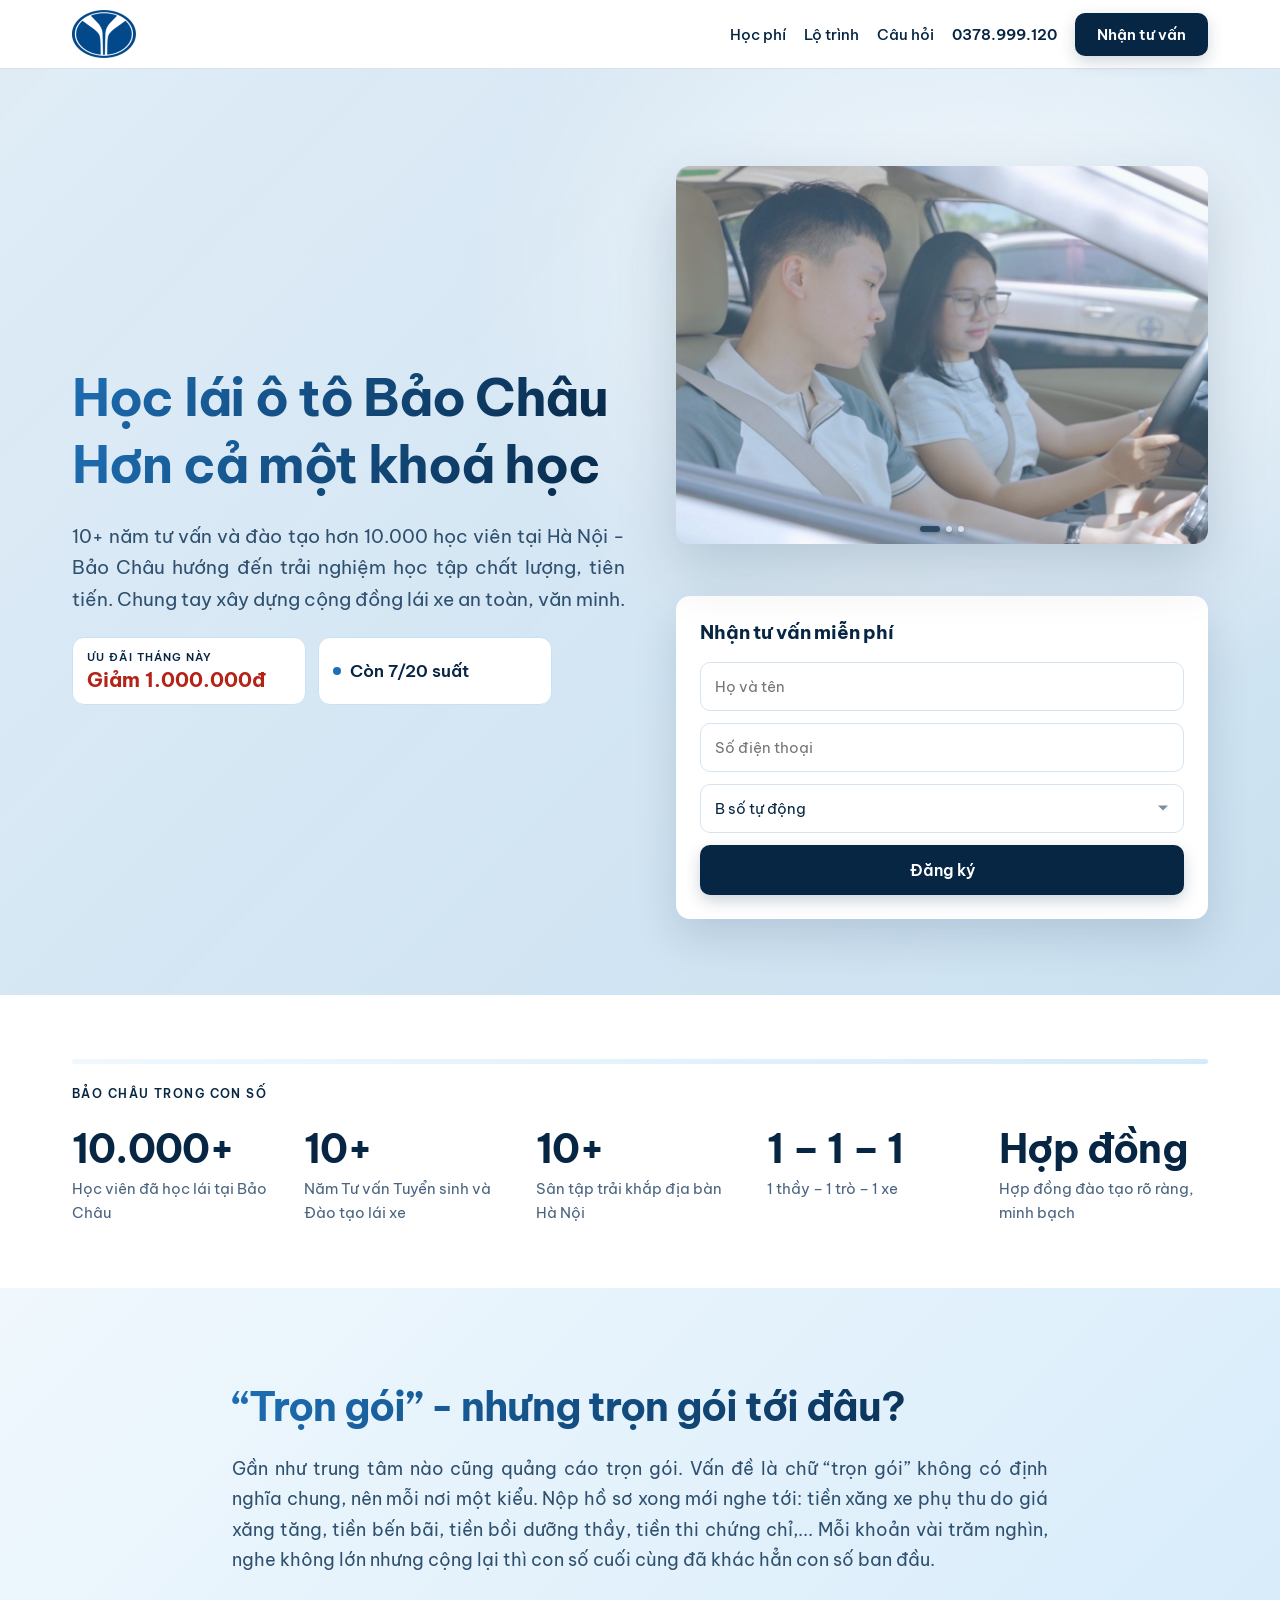
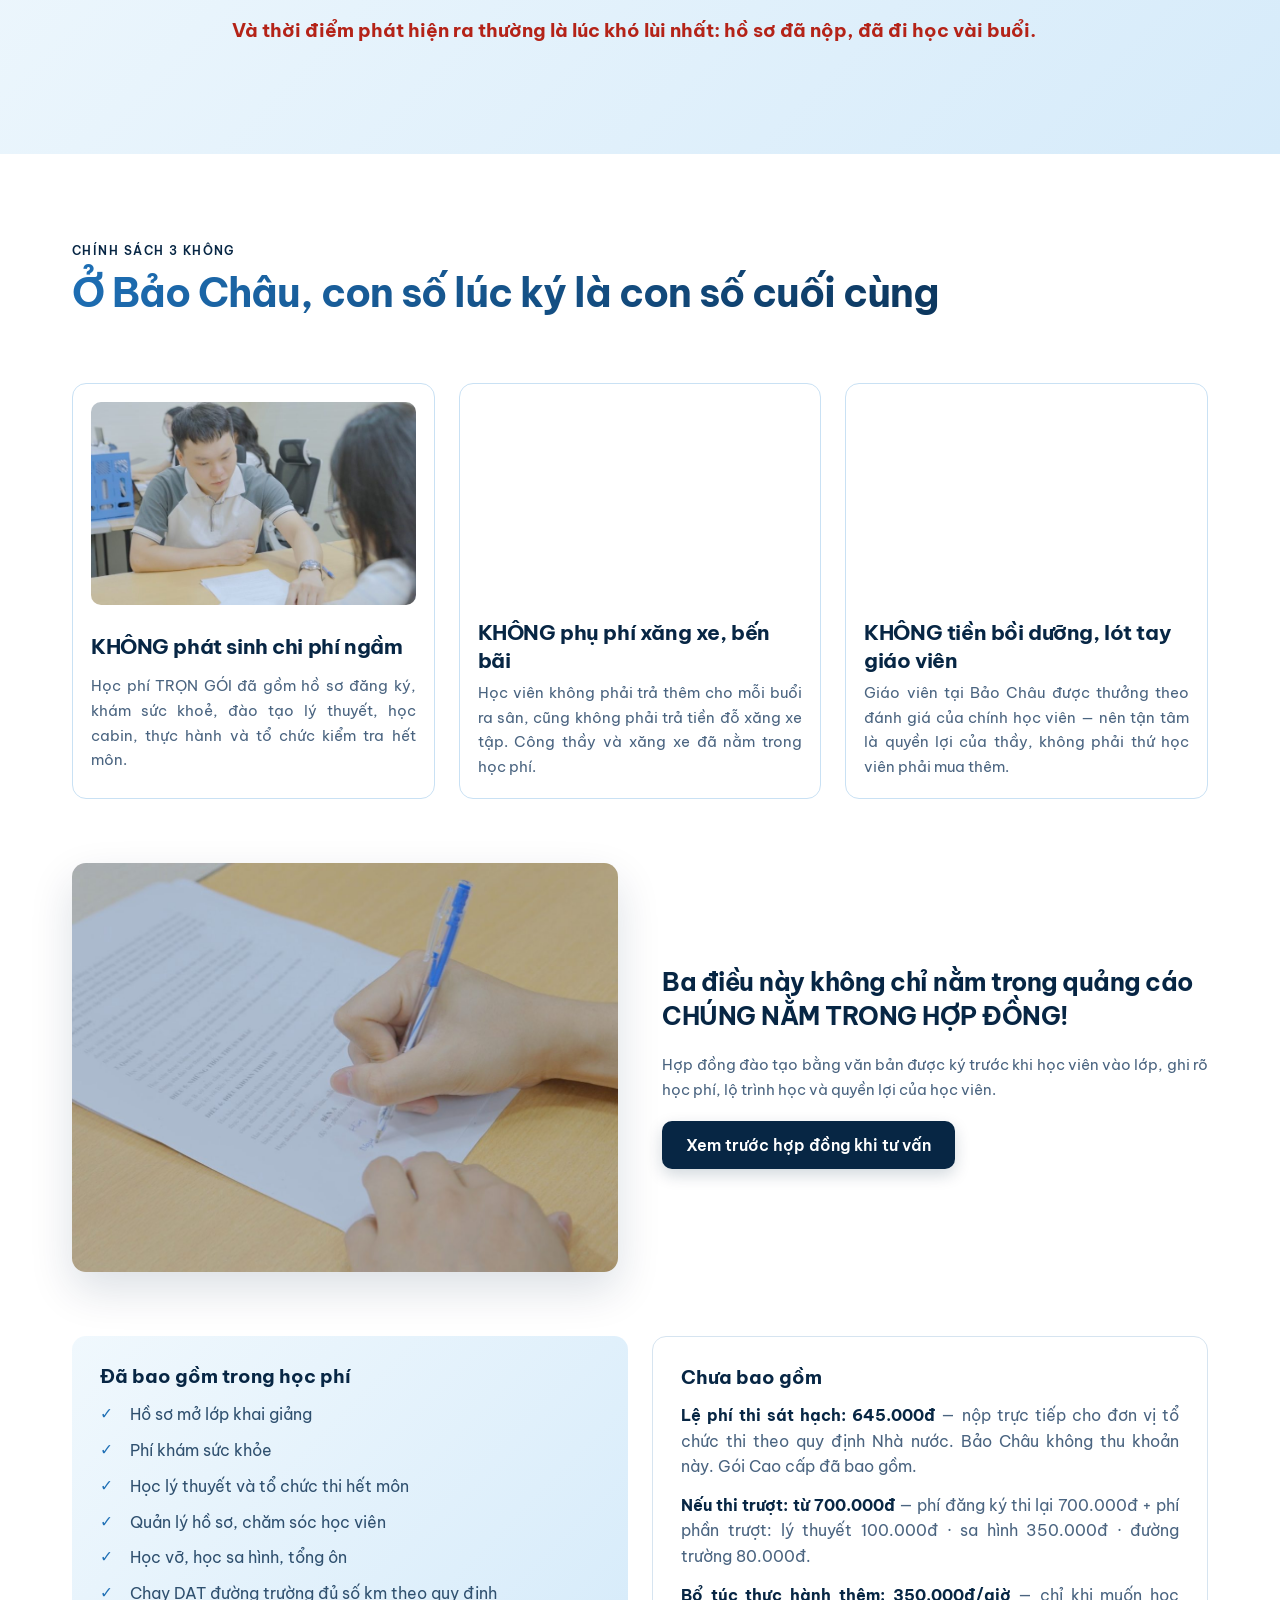
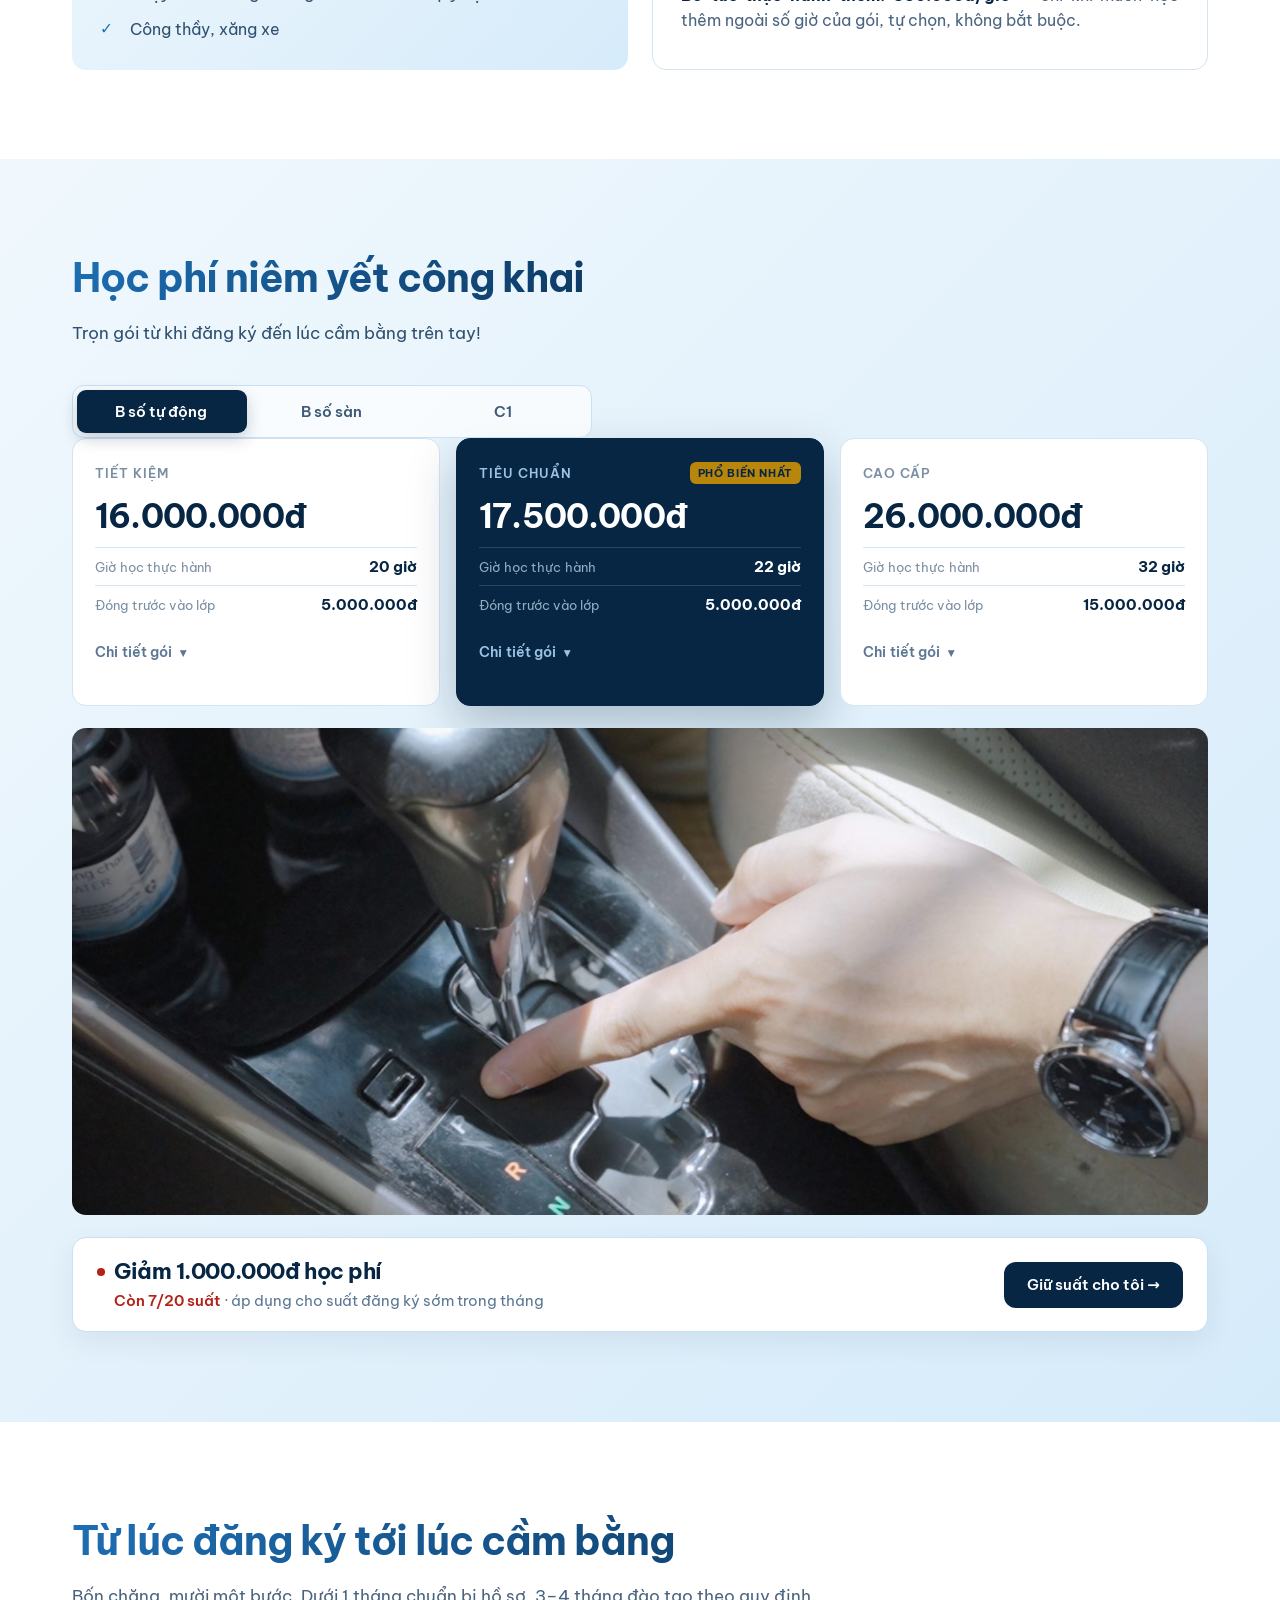
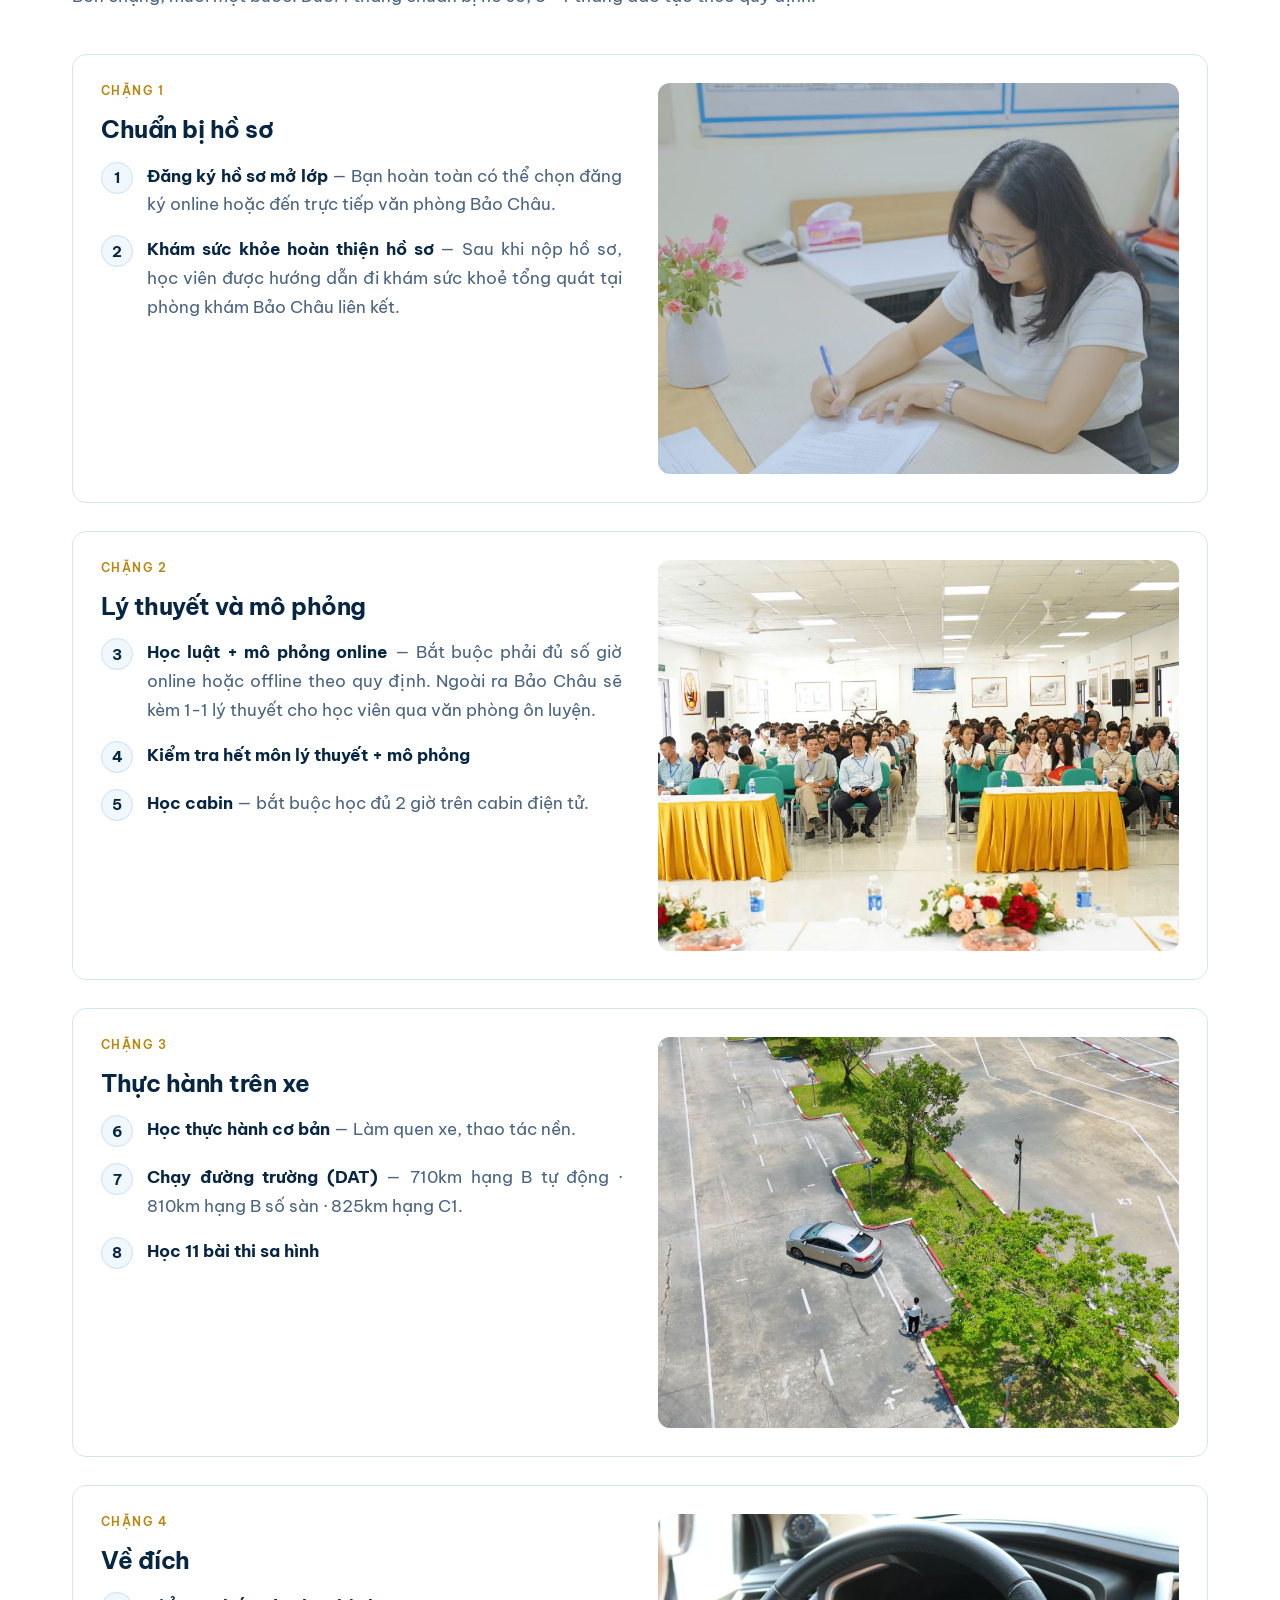
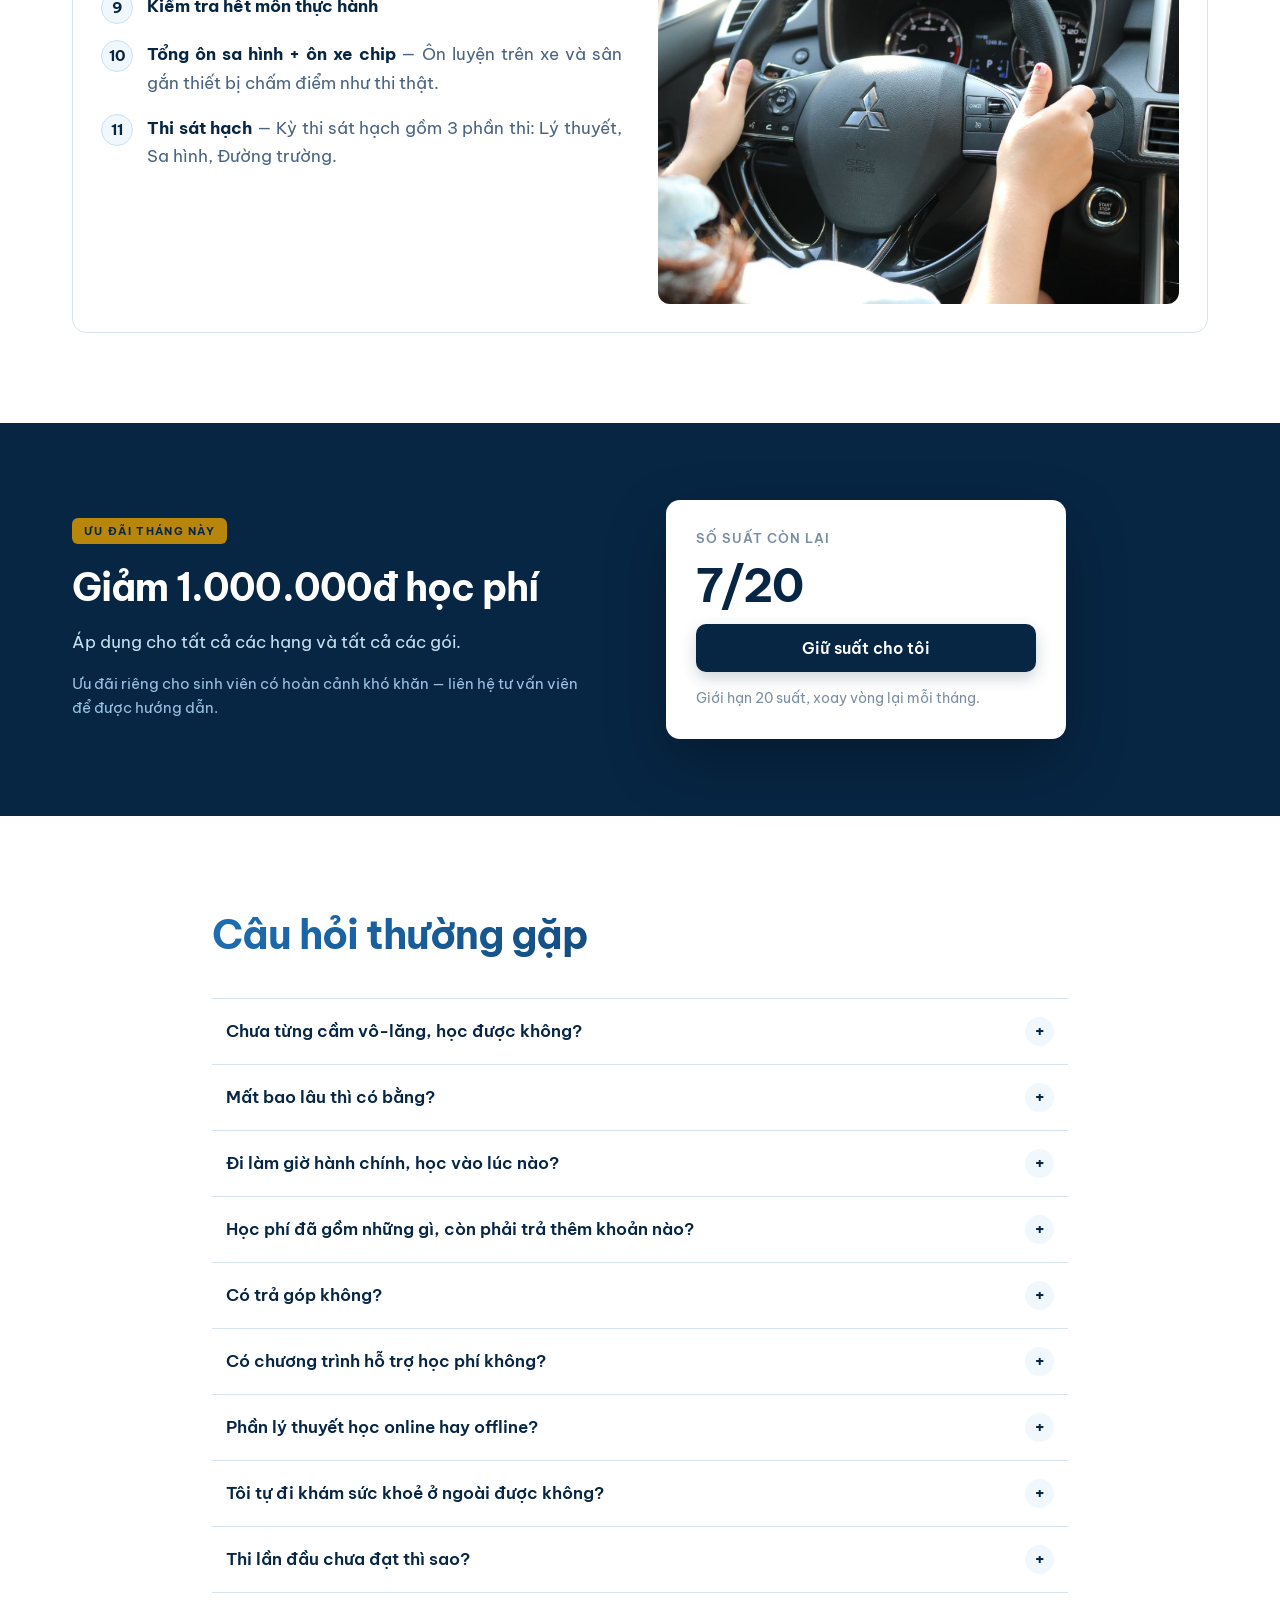
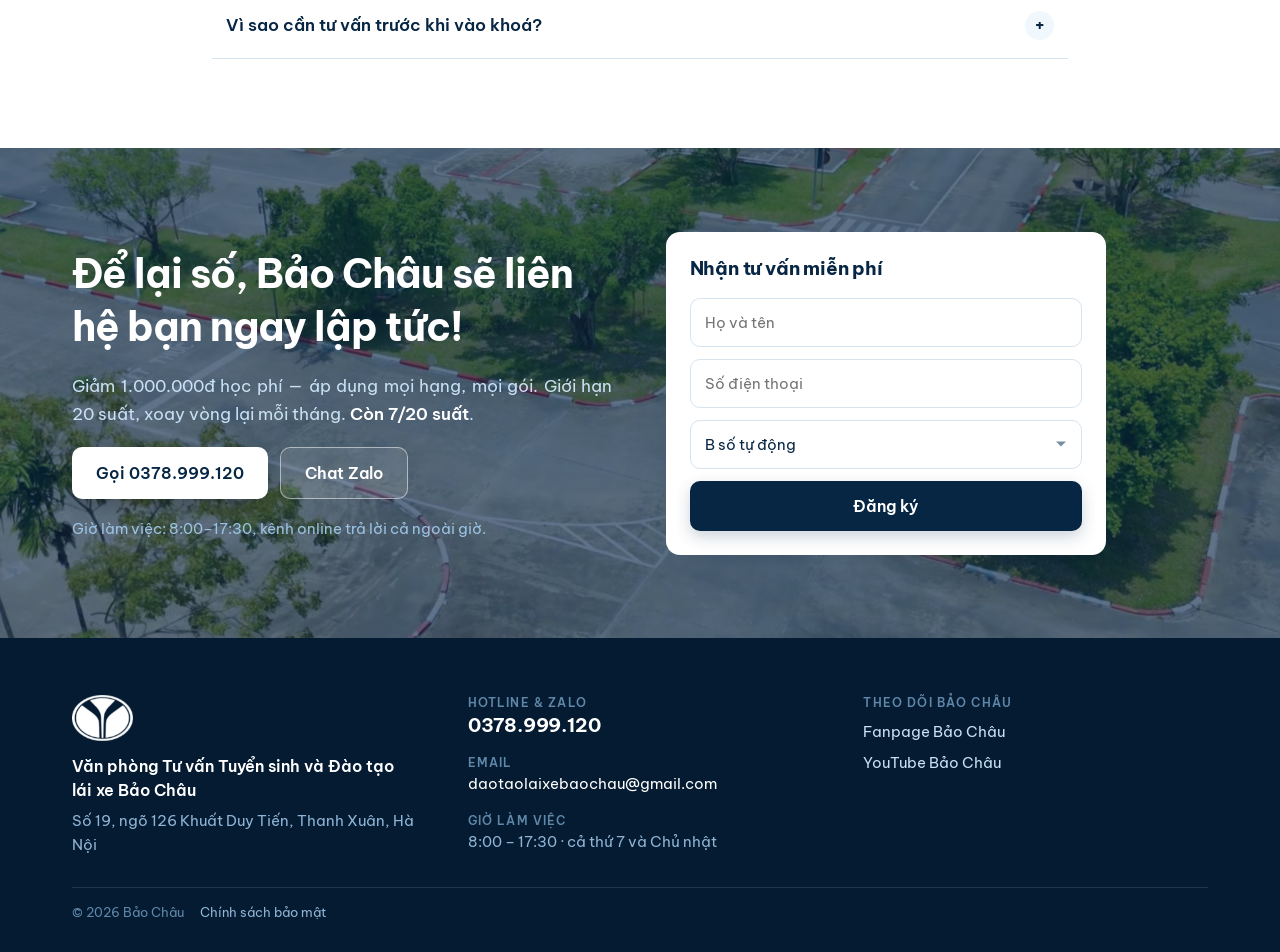
==== commit 8eda8067: "Chuẩn bị sẵn Facebook Pixel, chờ điền ID là chạy Thêm js/theo-doi.js nạp trong <head> cả hai trang. " ====
--- a/index.html
+++ b/index.html
@@ -19,6 +19,11 @@
 
 <link rel="icon" href="img/logo-bao-chau.png" type="image/png">
 <link rel="apple-touch-icon" href="img/logo-bao-chau.png">
+
+<!-- Đo lường quảng cáo. Chưa điền Pixel ID thì file này không làm gì cả.
+     Xác minh tên miền cho Facebook: dán thẻ <meta name="facebook-domain-verification">
+     mà Meta cấp vào ngay dưới dòng này. -->
+<script src="js/theo-doi.js"></script>
 
 <link rel="preconnect" href="https://fonts.googleapis.com">
 <link rel="preconnect" href="https://fonts.gstatic.com" crossorigin>
--- a/css/styles.css
+++ b/css/styles.css
@@ -151,8 +151,13 @@
   background:rgba(255,255,255,0.97);
   border-bottom:1px solid var(--color-hairline);
 }
+/* ⚠ padding ngang 22px phải KHỚP với mọi khung nội dung bên dưới
+   (.hero__grid, .so-lieu__inner, .ba-khong__inner, .hoc-phi__inner,
+   .lo-trinh__inner, .banner-uu-dai__inner, .faq__inner, .cta-cuoi__grid,
+   .footer__inner). Đổi một chỗ mà quên chỗ kia là logo và nút chìa lệch
+   ra so với nội dung. */
 .header__inner{
-  max-width:var(--shell);margin:0 auto;padding:10px 16px;
+  max-width:var(--shell);margin:0 auto;padding:10px 22px;
   display:flex;align-items:center;gap:12px;flex-wrap:nowrap;
 }
 /* Logo đứng một mình, không kèm chữ. Cho cao hơn bản cũ (42px → 48px) vì
@@ -680,7 +685,7 @@
 .footer{background:var(--nen-footer);color:var(--xanh-nhat)}
 .footer__inner{
   max-width:var(--shell);margin:0 auto;
-  padding:clamp(34px,4.5vw,60px) 20px clamp(22px,2.5vw,30px);
+  padding:clamp(34px,4.5vw,60px) 22px clamp(22px,2.5vw,30px);
   display:grid;grid-template-columns:repeat(auto-fit,minmax(250px,1fr));gap:clamp(28px,4vw,56px);
 }
 .footer__cot{display:grid;gap:18px;align-content:start}
@@ -702,7 +707,7 @@
 .footer__cot--theo-doi .footer__nhan{margin-bottom:5px}
 .footer__link{font-size:14.5px;line-height:1.9;color:var(--xanh-sang);justify-self:start}
 .footer__link:hover{color:var(--color-white)}
-.footer__duoi{max-width:var(--shell);margin:0 auto;padding:0 20px clamp(24px,3vw,32px)}
+.footer__duoi{max-width:var(--shell);margin:0 auto;padding:0 22px clamp(24px,3vw,32px)}
 .footer__ban-quyen{
   border-top:1px solid rgba(156,195,228,0.16);padding-top:16px;
   display:flex;align-items:center;gap:16px;flex-wrap:wrap;
@@ -770,8 +775,6 @@
   /* Chừa chỗ cho thanh CTA để không che footer */
   .footer__duoi{padding-bottom:calc(clamp(24px,3vw,32px) + 78px)}
 
-  /* Chữ căn justify trên màn hẹp dễ bị giãn rỗng — trả về căn trái */
-  .doan,.chang__buoc,.faq__tra-loi,.bao-gom__ds--khong{text-align:left}
 
   /* Vùng bấm trên điện thoại: mọi nút tối thiểu 48px */
   .nut,.tab-bar__nut,.goi__mo,.form-dk__gui{min-height:48px}
@@ -781,14 +784,14 @@
    20. TRANG PHỤ — CHÍNH SÁCH BẢO MẬT (chinh-sach-bao-mat.html)
    Cột nội dung 820px, H1 navy (không gradient chữ)
    ============================================================ */
-.header__inner--gon{justify-content:space-between;padding:10px 20px}
+.header__inner--gon{justify-content:space-between;padding:10px 22px}
 .cs-ve-trang-chu{font-size:14.5px;font-weight:600;color:#1E6FB5;white-space:nowrap}
 .cs-ve-trang-chu:hover{color:var(--color-navy)}
 
 .cs-hero{background:linear-gradient(180deg,var(--bg-gradient-start),var(--color-white))}
 .cs-hero__inner{
   max-width:820px;margin:0 auto;
-  padding:clamp(36px,5vw,72px) 20px clamp(24px,3vw,36px);
+  padding:clamp(36px,5vw,72px) 22px clamp(24px,3vw,36px);
   display:grid;gap:14px;
 }
 .cs-nhan{font-size:11.5px;font-weight:600;letter-spacing:0.1em;text-transform:uppercase;color:#5F87AA}
@@ -801,7 +804,7 @@
 
 .cs-than{
   max-width:820px;margin:0 auto;
-  padding:clamp(8px,2vw,20px) 20px clamp(48px,6vw,88px);
+  padding:clamp(8px,2vw,20px) 22px clamp(48px,6vw,88px);
   display:grid;gap:clamp(28px,3.5vw,42px);
 }
 .cs-muc{display:grid;gap:12px}
@@ -830,7 +833,7 @@
 .cs-cta__phu{font-size:14.5px;line-height:1.5;color:#5B7794}
 
 .cs-footer{
-  max-width:var(--shell);margin:0 auto;padding:clamp(28px,3.5vw,40px) 20px;
+  max-width:var(--shell);margin:0 auto;padding:clamp(28px,3.5vw,40px) 22px;
   display:flex;align-items:center;justify-content:space-between;gap:18px;flex-wrap:wrap;
 }
 .cs-footer__chu{font-size:14.5px;line-height:1.65}
@@ -839,6 +842,3 @@
 .cs-footer__link a:hover{color:var(--color-white)}
 .cs-footer__link span{color:#5F87AA}
 
-@media (max-width:760px){
-  .cs-doan{text-align:left}
-}
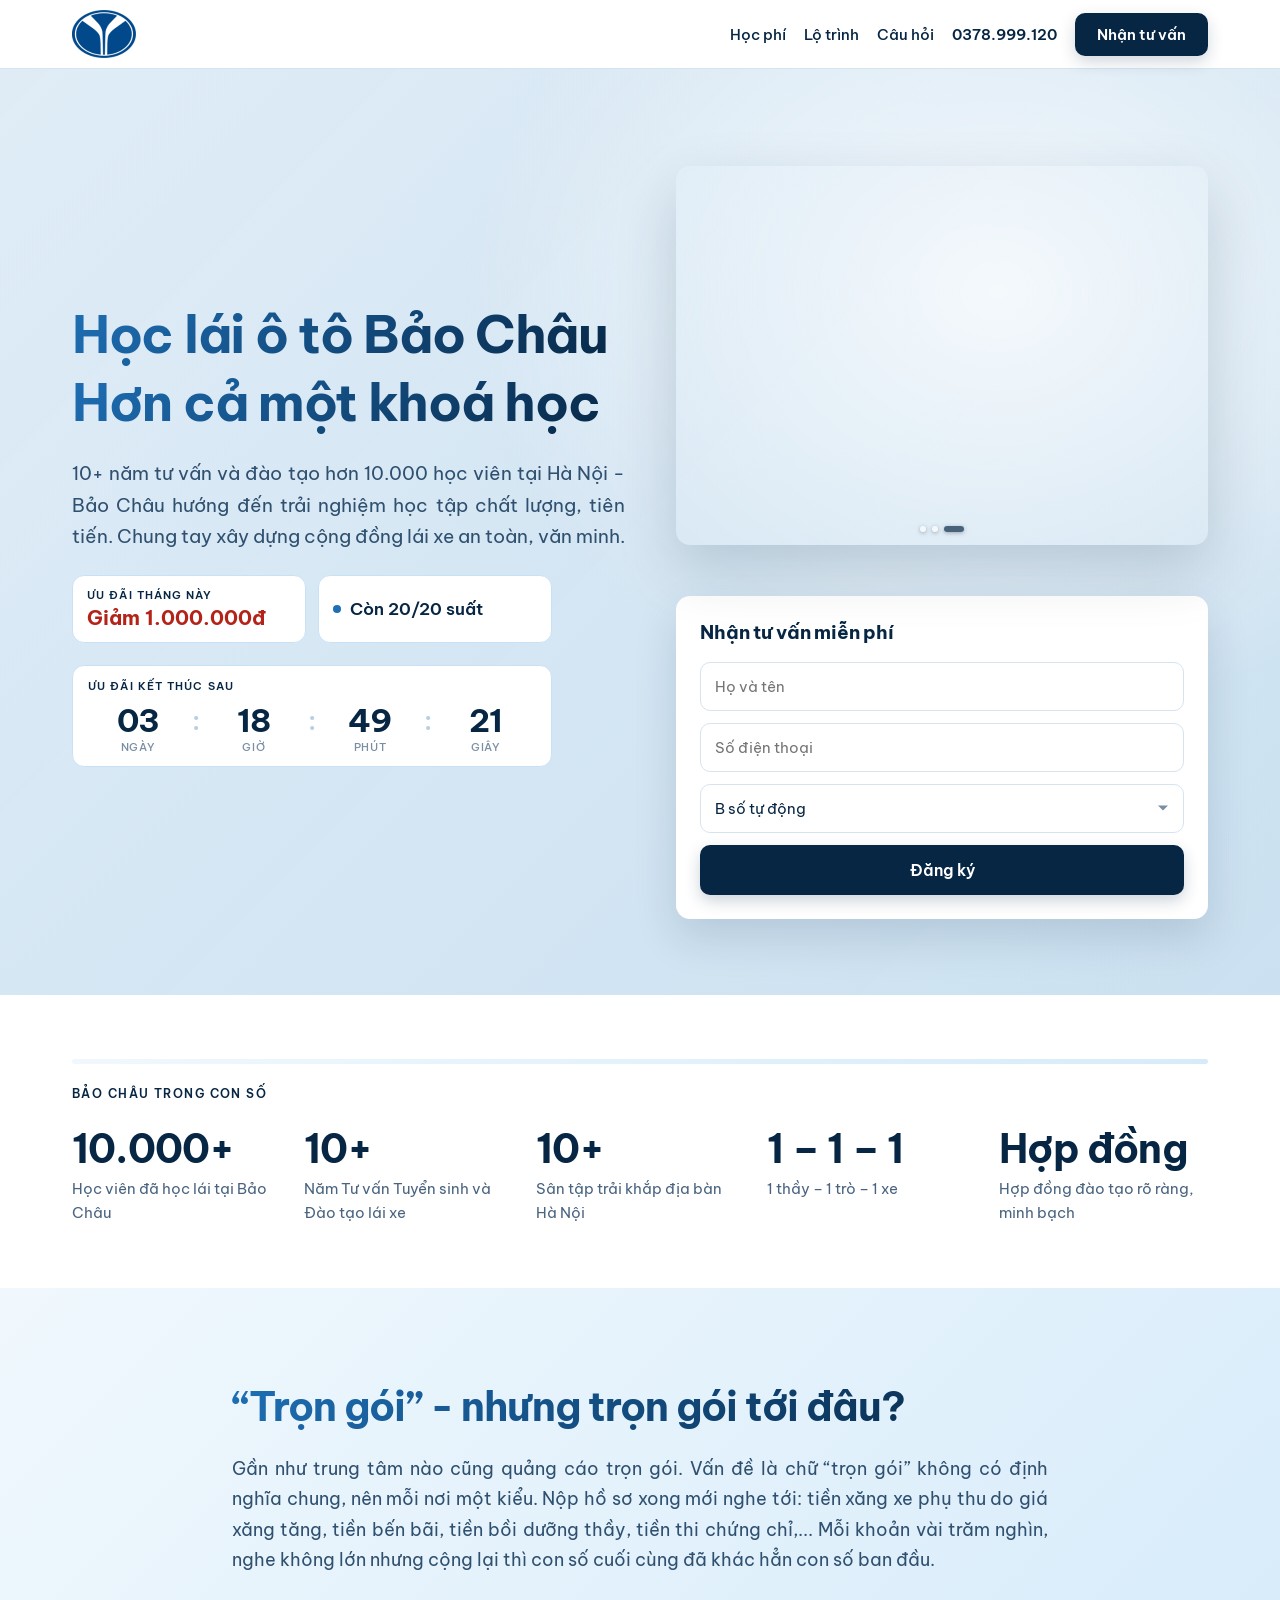
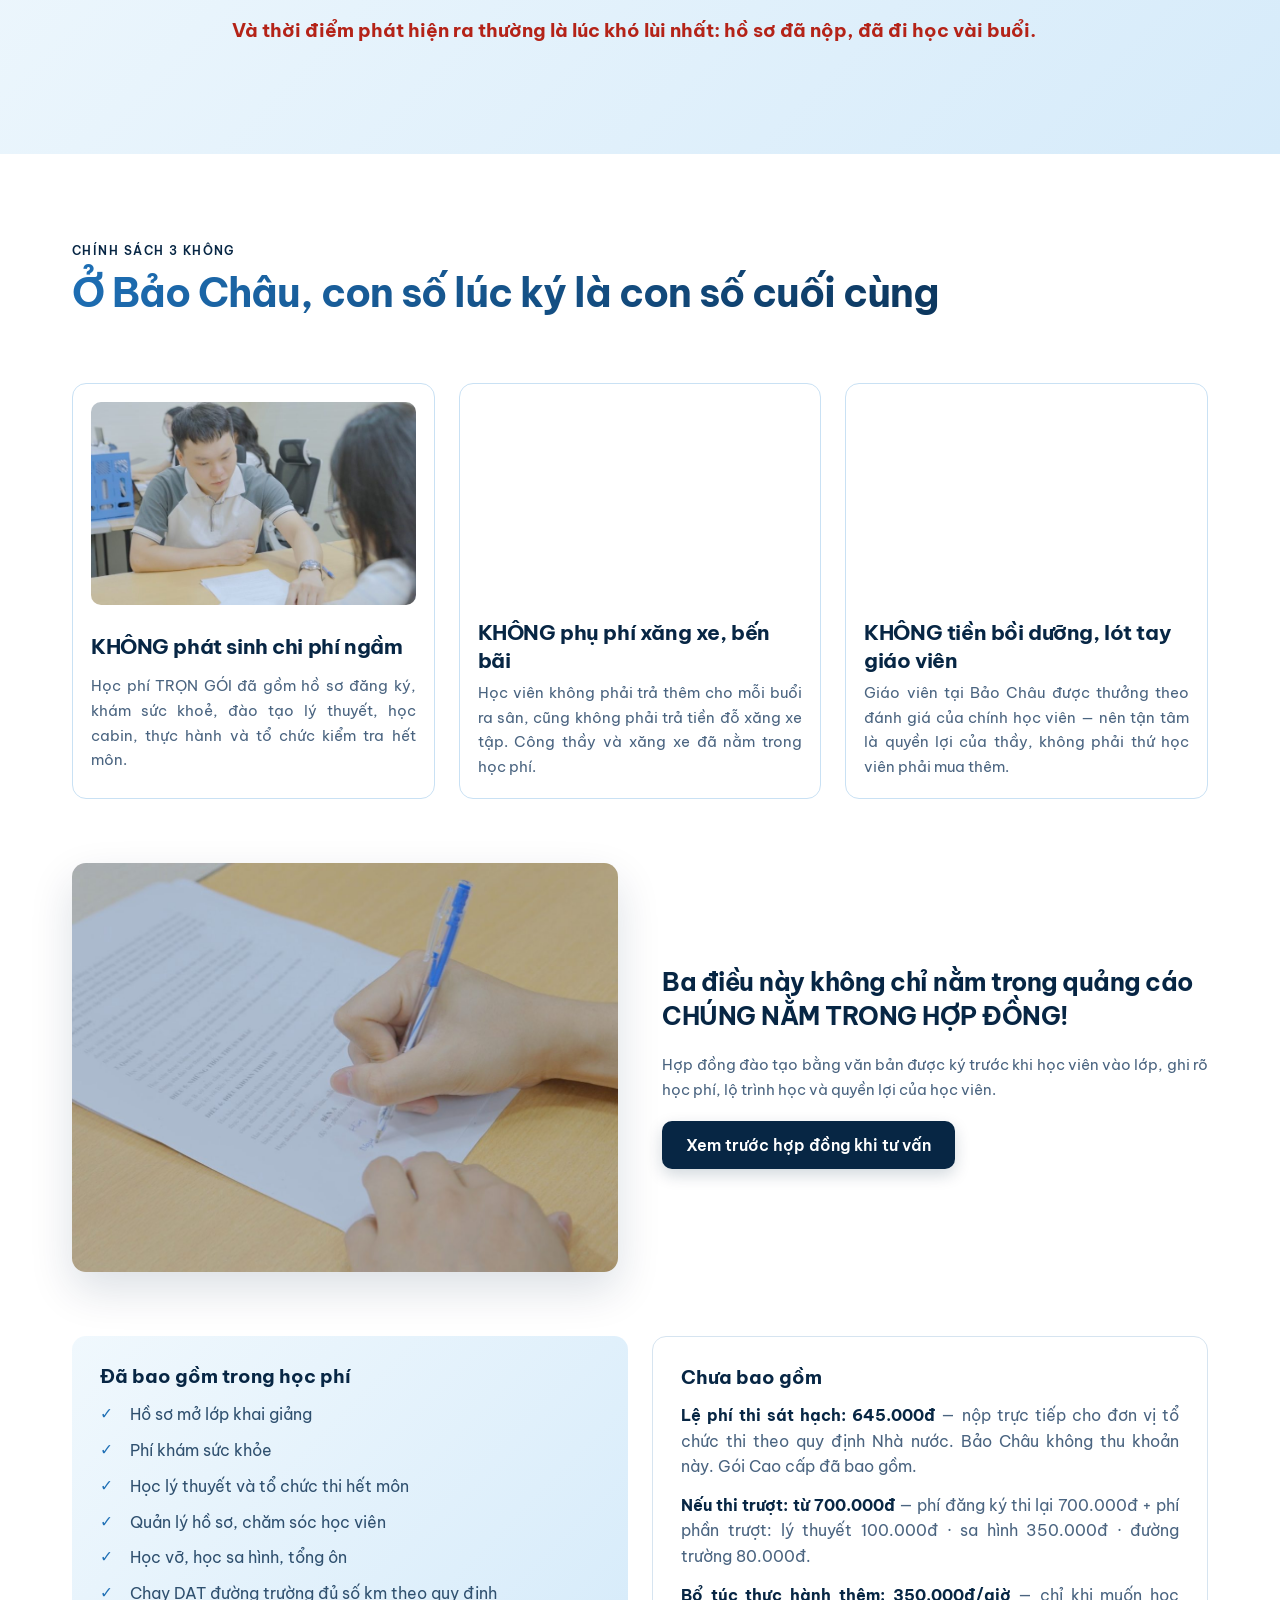
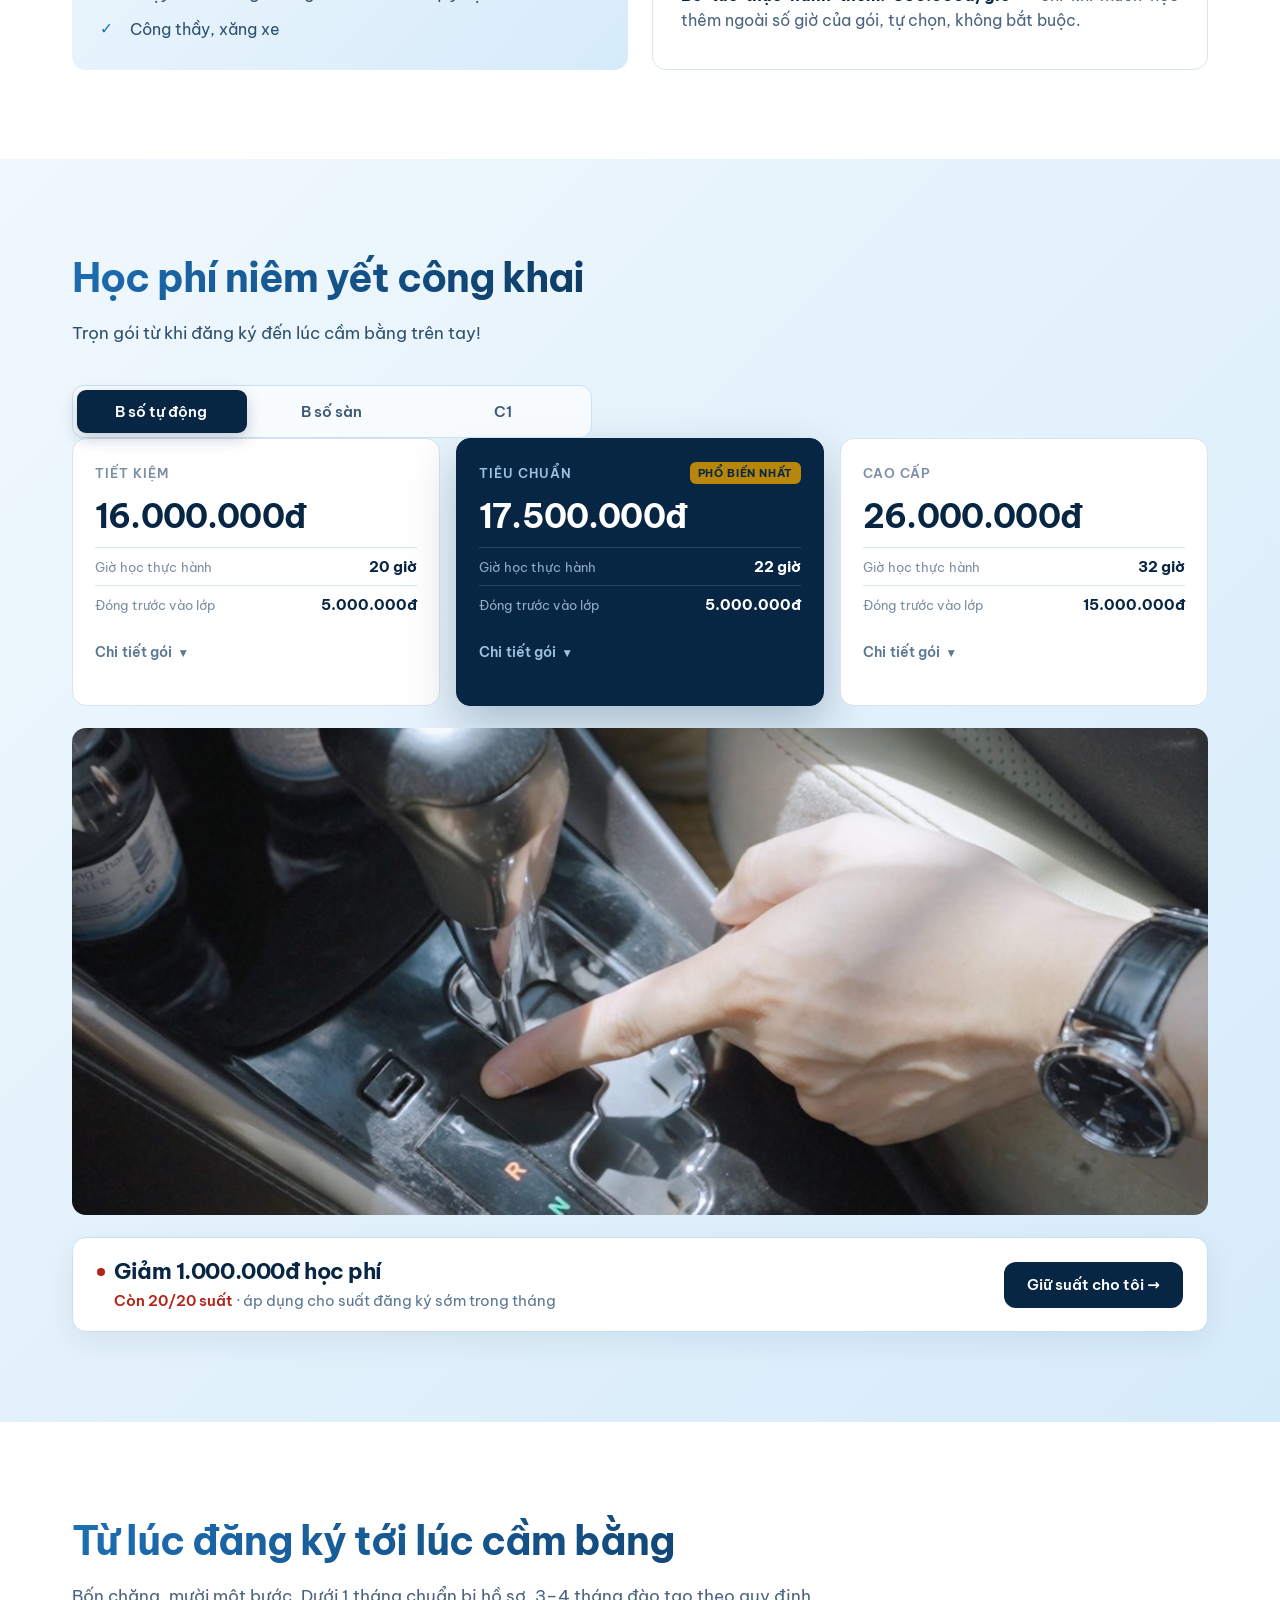
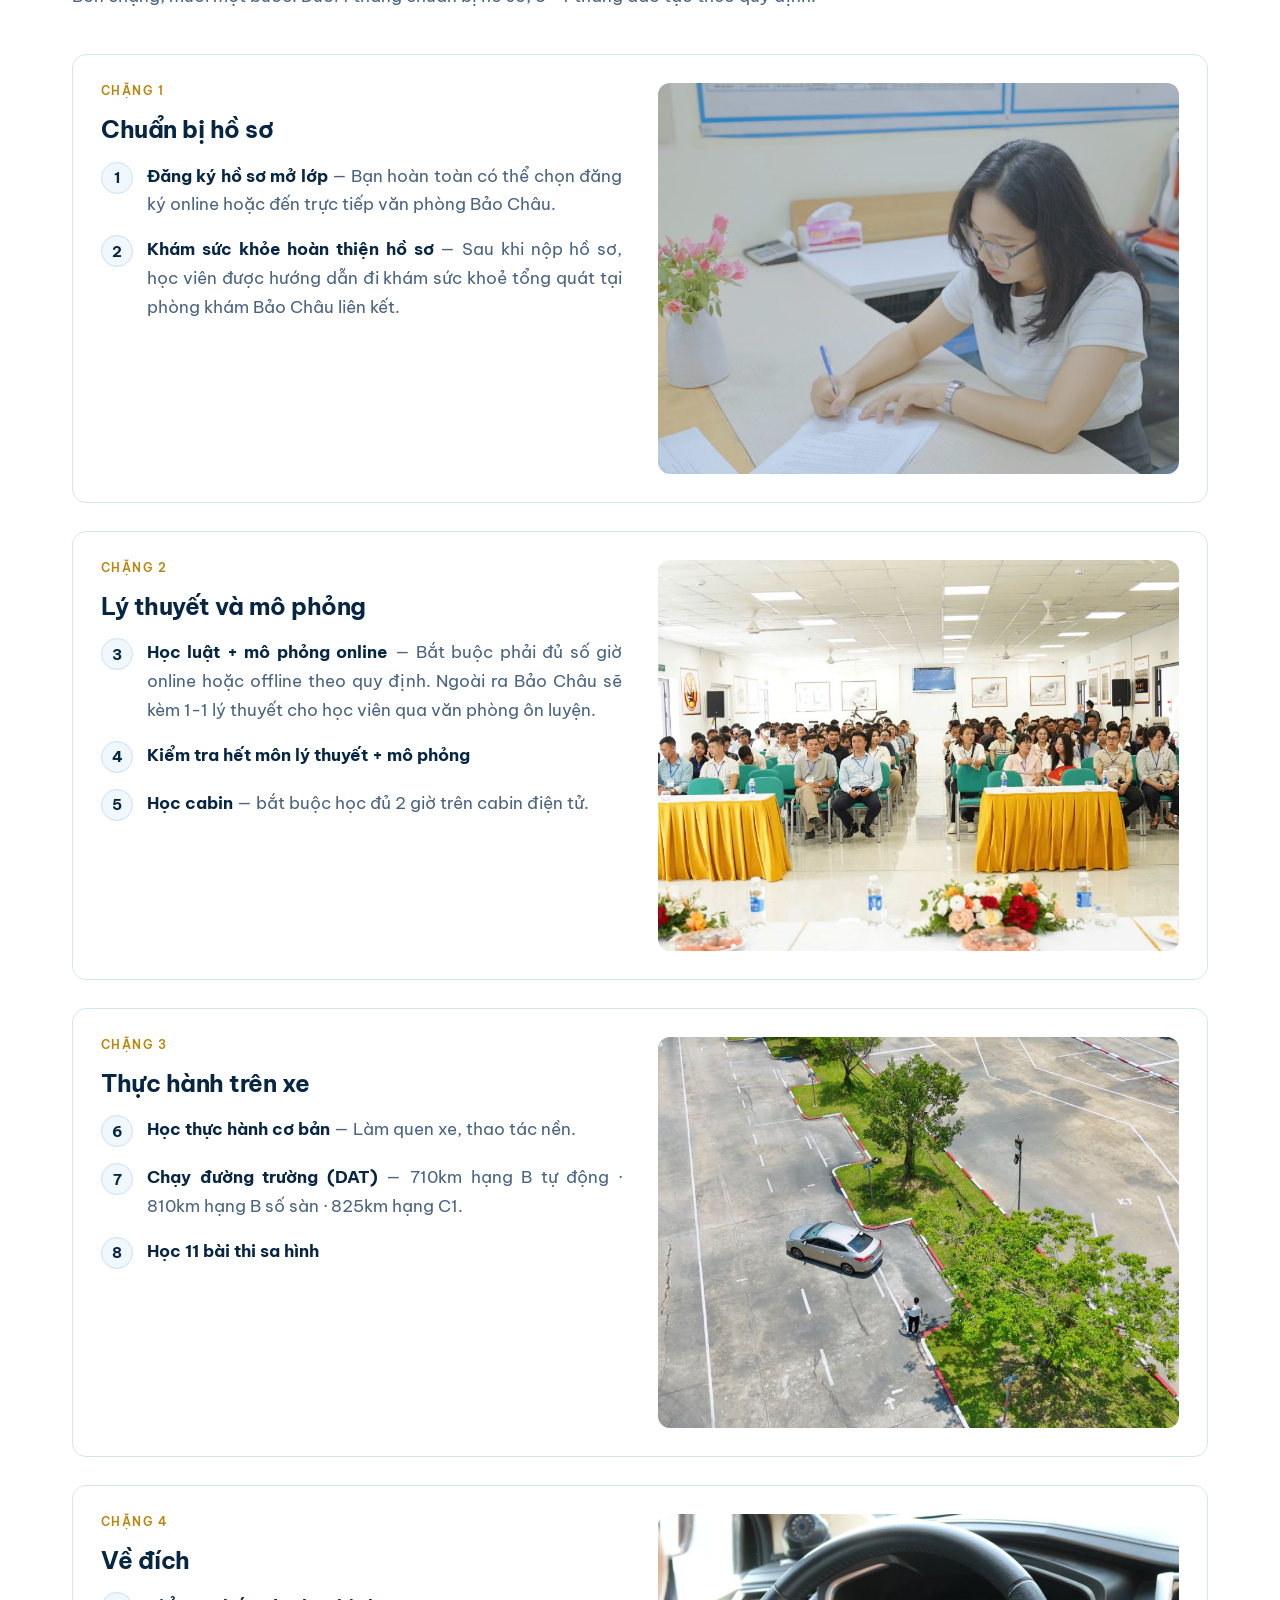
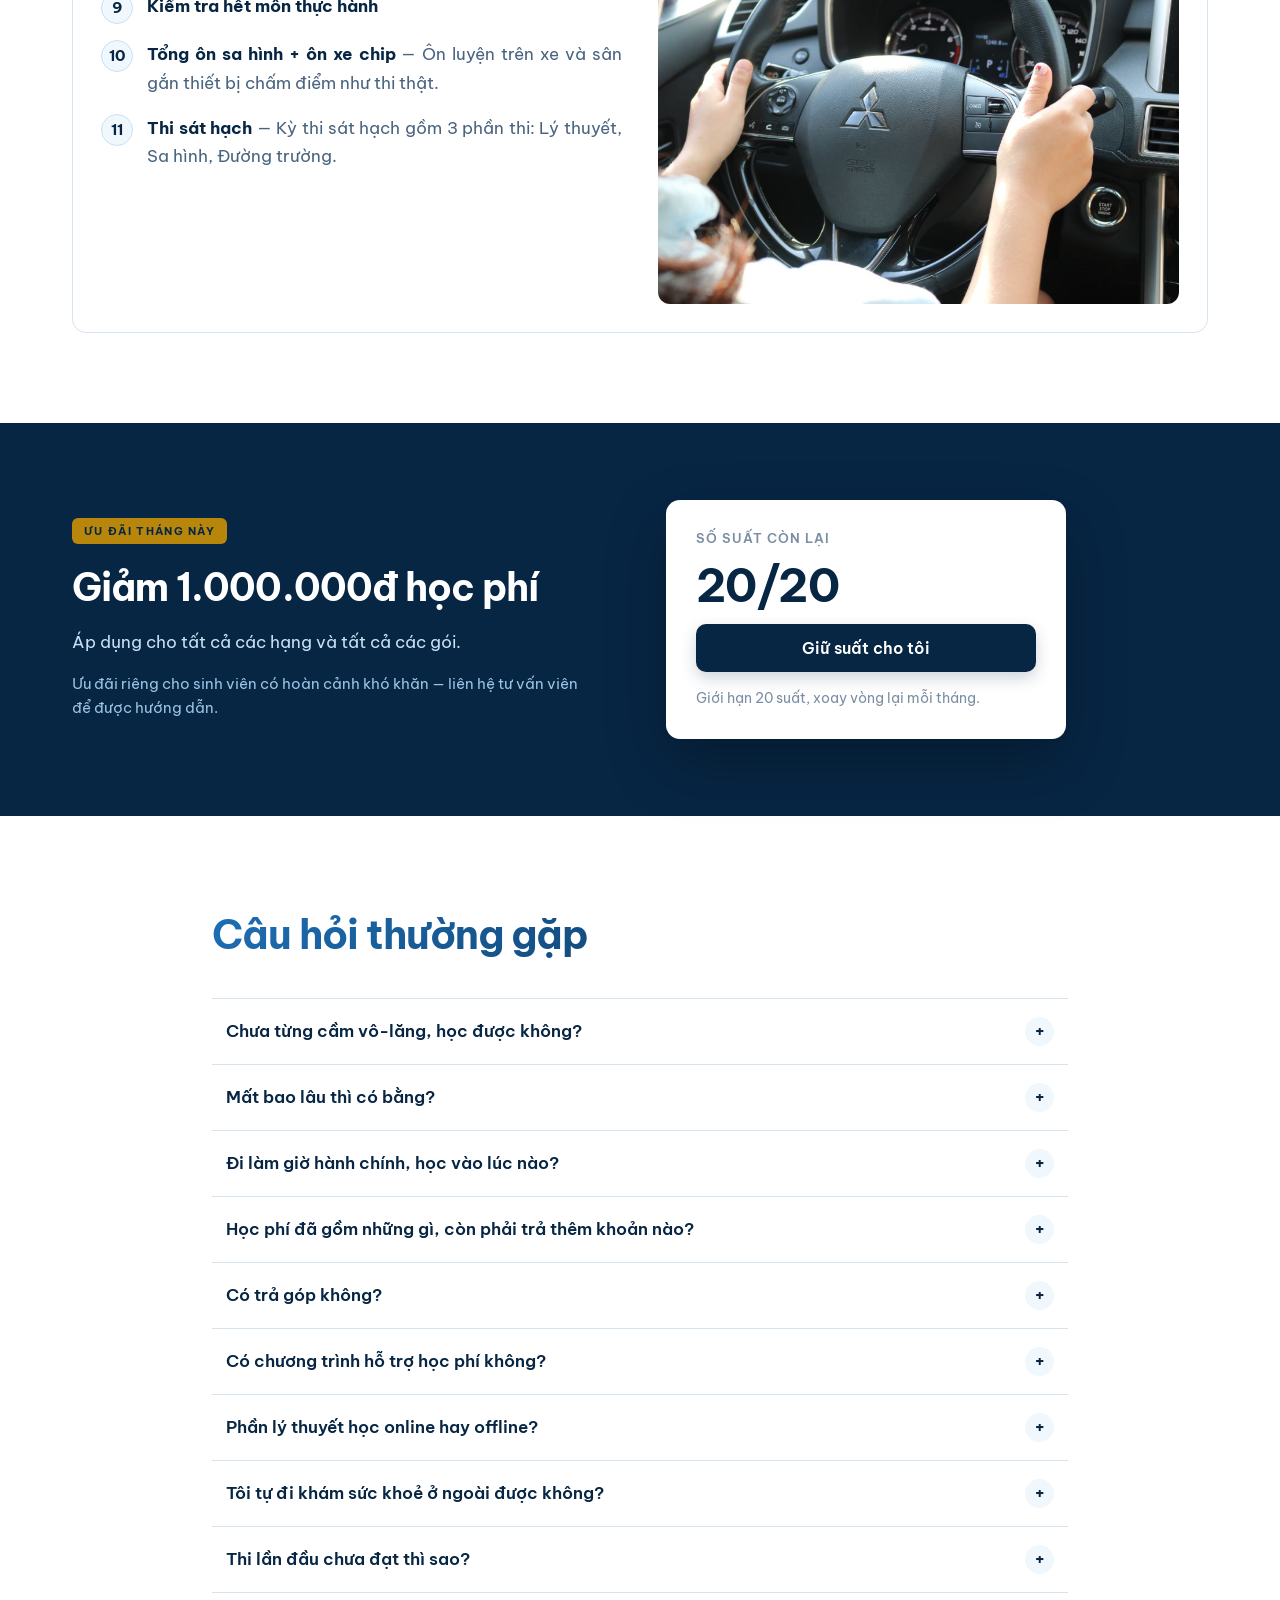
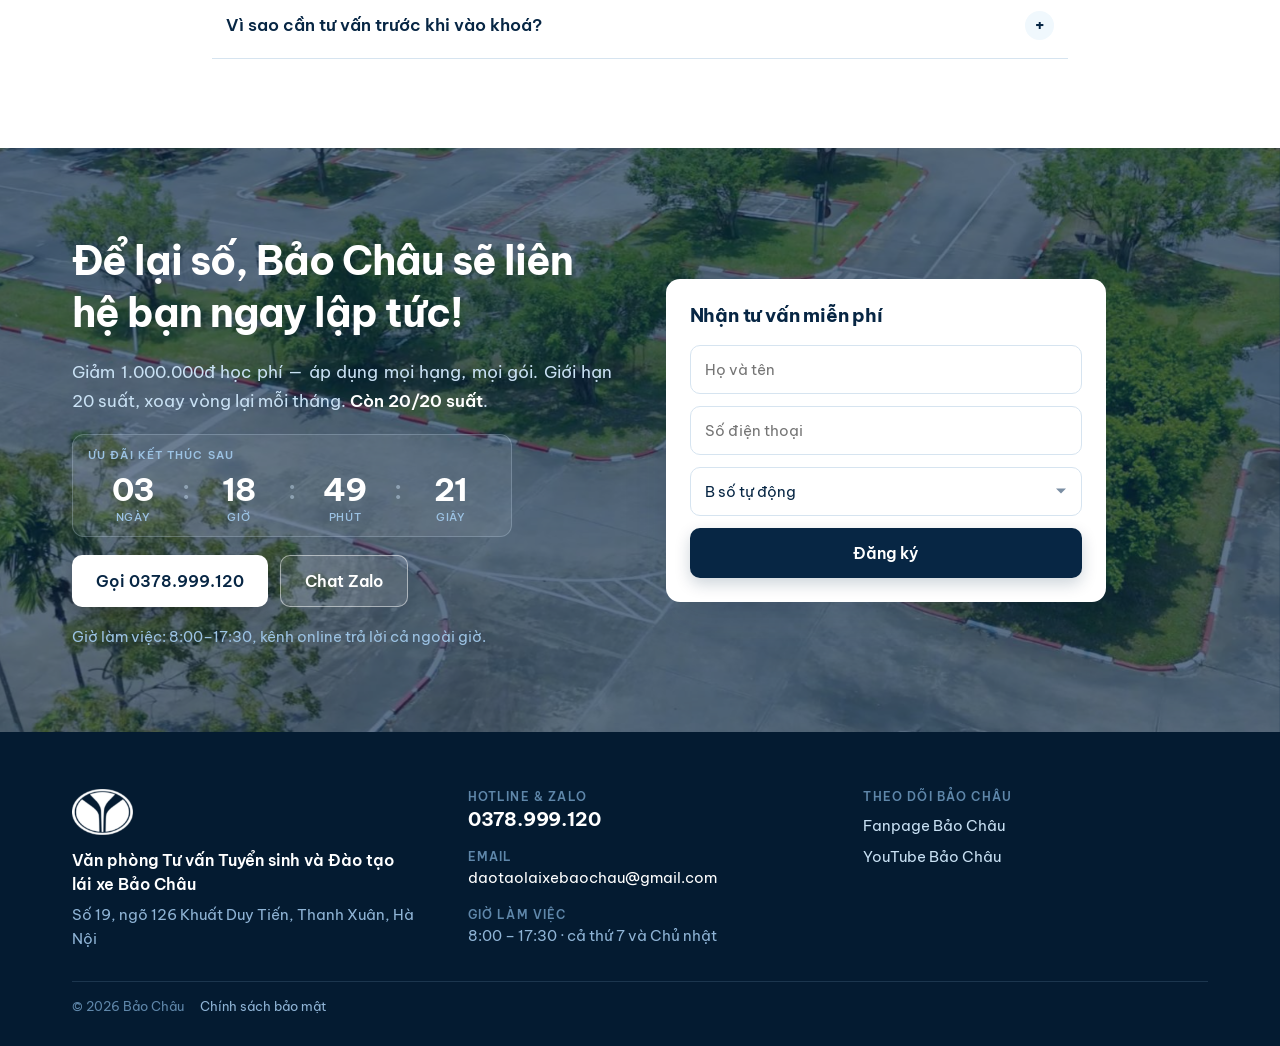
==== commit f7dc76b8: "Thêm đồng hồ đếm ngược ưu đãi ở Hero và khối cuối Đếm về 00:00 ngày 10 hằng tháng theo giờ Việt Nam " ====
--- a/index.html
+++ b/index.html
@@ -20,9 +20,11 @@
 <link rel="icon" href="img/logo-bao-chau.png" type="image/png">
 <link rel="apple-touch-icon" href="img/logo-bao-chau.png">
 
-<!-- Đo lường quảng cáo. Chưa điền Pixel ID thì file này không làm gì cả.
-     Xác minh tên miền cho Facebook: dán thẻ <meta name="facebook-domain-verification">
-     mà Meta cấp vào ngay dưới dòng này. -->
+<!-- Xác minh tên miền cho Facebook. Bắt buộc phải có, nếu không Facebook
+     không ghi nhận được phần lớn chuyển đổi từ người dùng iPhone. Đừng xoá. -->
+<meta name="facebook-domain-verification" content="47aqlkdoyc60mjsq5gmm88ddjumcwe" />
+
+<!-- Đo lường quảng cáo. Pixel ID đặt trong js/theo-doi.js. -->
 <script src="js/theo-doi.js"></script>
 
 <link rel="preconnect" href="https://fonts.googleapis.com">
@@ -109,6 +111,25 @@
           <span class="o-nho__suat" data-suat="nhan">Còn 7/20 suất</span>
         </div>
       </div>
+
+      <!-- Đồng hồ đếm ngược ưu đãi — số do js/app.js điền, HTML để 00 làm chỗ đứng.
+           Đổi mốc ngày / gia hạn: js/noi-dung.js, mục DEM_NGUOC. -->
+      <div class="dong-ho hero__dong-ho dong-ho--sang" data-dong-ho>
+        <div class="dong-ho__dau">
+          <span class="dong-ho__nhan" data-dh="nhan">Ưu đãi kết thúc sau</span>
+          <span class="dong-ho__gia-han" data-dh="the-gia-han" hidden>Đã gia hạn</span>
+        </div>
+        <div class="dong-ho__day" data-dh="day" role="timer" aria-live="off">
+          <div class="dong-ho__o"><span class="dong-ho__so" data-dh="ngay">00</span><span class="dong-ho__don-vi">Ngày</span></div>
+          <span class="dong-ho__ngan" aria-hidden="true">:</span>
+          <div class="dong-ho__o"><span class="dong-ho__so" data-dh="gio">00</span><span class="dong-ho__don-vi">Giờ</span></div>
+          <span class="dong-ho__ngan" aria-hidden="true">:</span>
+          <div class="dong-ho__o"><span class="dong-ho__so" data-dh="phut">00</span><span class="dong-ho__don-vi">Phút</span></div>
+          <span class="dong-ho__ngan" aria-hidden="true">:</span>
+          <div class="dong-ho__o"><span class="dong-ho__so" data-dh="giay">00</span><span class="dong-ho__don-vi">Giây</span></div>
+        </div>
+        <p class="dong-ho__loi-nhan" data-dh="loi-nhan" hidden></p>
+      </div>
     </div>
 
     <div class="hero__media" data-reveal data-reveal-delay="120">
@@ -309,6 +330,24 @@
     <div class="cta-cuoi__chu" data-reveal>
       <h2 class="cta-cuoi__tieu-de">Để lại số, Bảo Châu sẽ liên hệ bạn ngay lập tức!</h2>
       <p class="doan cta-cuoi__doan">Giảm 1.000.000đ học phí — áp dụng mọi hạng, mọi gói. Giới hạn 20 suất, xoay vòng lại mỗi tháng. <span class="suat" data-suat="nhan">Còn 7/20 suất</span>.</p>
+      <!-- Đồng hồ đếm ngược ưu đãi — số do js/app.js điền, HTML để 00 làm chỗ đứng.
+           Đổi mốc ngày / gia hạn: js/noi-dung.js, mục DEM_NGUOC. -->
+      <div class="dong-ho cta-cuoi__dong-ho dong-ho--toi" data-dong-ho>
+        <div class="dong-ho__dau">
+          <span class="dong-ho__nhan" data-dh="nhan">Ưu đãi kết thúc sau</span>
+          <span class="dong-ho__gia-han" data-dh="the-gia-han" hidden>Đã gia hạn</span>
+        </div>
+        <div class="dong-ho__day" data-dh="day" role="timer" aria-live="off">
+          <div class="dong-ho__o"><span class="dong-ho__so" data-dh="ngay">00</span><span class="dong-ho__don-vi">Ngày</span></div>
+          <span class="dong-ho__ngan" aria-hidden="true">:</span>
+          <div class="dong-ho__o"><span class="dong-ho__so" data-dh="gio">00</span><span class="dong-ho__don-vi">Giờ</span></div>
+          <span class="dong-ho__ngan" aria-hidden="true">:</span>
+          <div class="dong-ho__o"><span class="dong-ho__so" data-dh="phut">00</span><span class="dong-ho__don-vi">Phút</span></div>
+          <span class="dong-ho__ngan" aria-hidden="true">:</span>
+          <div class="dong-ho__o"><span class="dong-ho__so" data-dh="giay">00</span><span class="dong-ho__don-vi">Giây</span></div>
+        </div>
+        <p class="dong-ho__loi-nhan" data-dh="loi-nhan" hidden></p>
+      </div>
       <div class="cta-cuoi__nut">
         <a class="nut nut--trang" href="tel:0378999120" data-bc="tel"><span data-bc="hotline-nut">Gọi 0378.999.120</span></a>
         <a class="nut nut--vien" href="https://zalo.me/0378999120" data-bc="zalo" target="_blank" rel="noopener">Chat Zalo</a>
--- a/css/styles.css
+++ b/css/styles.css
@@ -224,6 +224,7 @@
 .hero__text .hero__gioi-thieu{animation:bc-hero-len 720ms cubic-bezier(0.22,1,0.36,1) 260ms both}
 .hero__text .hero__o-nho .o-nho:nth-child(1){animation:bc-hero-len 720ms cubic-bezier(0.22,1,0.36,1) 380ms both}
 .hero__text .hero__o-nho .o-nho:nth-child(2){animation:bc-hero-len 720ms cubic-bezier(0.22,1,0.36,1) 470ms both}
+.hero__text .hero__dong-ho{animation:bc-hero-len 720ms cubic-bezier(0.22,1,0.36,1) 560ms both}
 .hero__gioi-thieu{font-size:clamp(16px,1.5vw,18.5px);line-height:1.7;color:var(--xanh-dam)}
 .hero__o-nho{display:grid;grid-template-columns:repeat(auto-fit,minmax(150px,1fr));gap:12px;max-width:480px;min-width:0}
 .o-nho{
@@ -333,6 +334,84 @@
 @media (hover:hover) and (pointer:fine) and (min-width:761px){
   .ngan-xep__mui-ten{display:flex}
 }
+
+/* ---------- 7.5. ĐỒNG HỒ ĐẾM NGƯỢC ƯU ĐÃI (Hero + Khối 8) ---------- */
+/* ⚠ CHIỀU RỘNG PHẢI BÁM THEO PHẦN TỬ CẠNH NÓ, KHÔNG ĐẶT SỐ TỰ NGHĨ RA:
+     · trong Hero  → 480px, đúng bằng .hero__o-nho ngay phía trên
+     · trong Khối 8 → 440px, đúng bằng .cta-cuoi__form ở cột bên cạnh
+   Đổi một trong hai con số kia thì đổi luôn ở đây, nếu không đồng hồ sẽ
+   thò ra hoặc thụt vào so với khối bên cạnh. */
+.dong-ho{
+  border:1px solid;border-radius:12px;
+  padding:13px 15px 12px;
+  display:flex;flex-direction:column;gap:10px;
+  transition:border-color var(--transition-base);
+}
+.hero__dong-ho{max-width:480px}      /* = .hero__o-nho */
+.cta-cuoi__dong-ho{max-width:440px}  /* = .cta-cuoi__form */
+
+/* Hai nền khác hẳn nhau nên tách biến thể, không dùng chung màu nửa vời */
+.dong-ho--sang{background:var(--color-white);border-color:var(--xanh-sang)}
+.dong-ho--toi{background:rgba(255,255,255,0.07);border-color:rgba(201,225,244,0.26)}
+
+.dong-ho__dau{display:flex;align-items:center;gap:8px;flex-wrap:wrap}
+.dong-ho__nhan{font-size:11px;font-weight:600;letter-spacing:0.1em;text-transform:uppercase}
+.dong-ho--sang .dong-ho__nhan{color:var(--color-navy)}
+.dong-ho--toi .dong-ho__nhan{color:var(--xanh-nhat)}
+
+/* Thẻ "Đã gia hạn thêm…" — app.js tự ẩn/hiện, mặc định ẩn trong HTML */
+.dong-ho__gia-han{
+  font-size:10.5px;font-weight:600;letter-spacing:0.06em;text-transform:uppercase;
+  border:1px solid;border-radius:999px;padding:3px 8px;
+}
+.dong-ho--sang .dong-ho__gia-han{color:#1E6FB5;border-color:var(--xanh-sang);background:#F2F8FD}
+.dong-ho--toi .dong-ho__gia-han{color:var(--xanh-sang);border-color:rgba(201,225,244,0.34);background:rgba(255,255,255,0.06)}
+
+/* Bốn ô chia đều bề ngang. tabular-nums bắt buộc: thiếu nó thì mỗi giây
+   đổi số là cả dãy nhích ngang một chút, nhìn rất rẻ tiền. */
+.dong-ho__day{display:flex;align-items:flex-start;gap:4px}
+.dong-ho__o{display:flex;flex-direction:column;align-items:center;gap:3px;flex:1 1 0;min-width:0}
+.dong-ho__so{
+  font-size:clamp(26px,4.6vw,32px);font-weight:700;line-height:1.08;
+  letter-spacing:-0.02em;font-variant-numeric:tabular-nums;
+  transition:color var(--transition-base);
+}
+.dong-ho__don-vi{font-size:10.5px;font-weight:500;letter-spacing:0.07em;text-transform:uppercase}
+/* Dấu hai chấm nháy cùng nhịp 1.6s với .cham ở ô số suất — hai chi tiết
+   nhỏ đập cùng nhịp thì đọc thành một, lệch nhịp mới thành rối. */
+.dong-ho__ngan{
+  flex:0 0 auto;padding-top:1px;
+  font-size:clamp(22px,4vw,26px);font-weight:600;line-height:1.28;
+  animation:bc-dot 1.6s ease-in-out infinite;
+}
+
+.dong-ho--sang .dong-ho__so{color:var(--color-navy)}
+.dong-ho--sang .dong-ho__don-vi{color:var(--xanh-mo)}
+.dong-ho--sang .dong-ho__ngan{color:#B9CFE2}
+.dong-ho--toi .dong-ho__so{color:var(--color-white)}
+.dong-ho--toi .dong-ho__don-vi{color:var(--xanh-nhat)}
+.dong-ho--toi .dong-ho__ngan{color:rgba(201,225,244,0.45)}
+
+/* Dưới 24 giờ — CHỈ đổi màu. Không phóng to, không thêm nhịp nháy:
+   trang đã có 3 chuyển động chạy sẵn ở vùng này rồi. */
+.dong-ho--gap.dong-ho--sang{border-color:#E9C4BF}
+.dong-ho--gap.dong-ho--sang .dong-ho__so{color:var(--do-nhan)}
+.dong-ho--gap.dong-ho--toi{border-color:rgba(255,155,143,0.40)}
+.dong-ho--gap.dong-ho--toi .dong-ho__so{color:var(--do-nhan-toi)}
+
+/* Hết hạn hoặc hết suất — số về 0 và lặng đi. Không đỏ, không nháy:
+   hết rồi thì không còn gì để giục. */
+.dong-ho--het .dong-ho__ngan{animation:none}
+.dong-ho--het.dong-ho--sang .dong-ho__so{color:#A9BCCD}
+.dong-ho--het.dong-ho--sang .dong-ho__ngan{color:#D3E0EB}
+.dong-ho--het.dong-ho--toi .dong-ho__so{color:rgba(201,225,244,0.50)}
+.dong-ho--het.dong-ho--toi .dong-ho__ngan{color:rgba(201,225,244,0.22)}
+
+.dong-ho__loi-nhan{margin:0;font-size:13.5px;line-height:1.55}
+.dong-ho--sang .dong-ho__loi-nhan{color:var(--xanh-phu)}
+.dong-ho--toi .dong-ho__loi-nhan{color:var(--xanh-nhat)}
+.dong-ho--het.dong-ho--sang .dong-ho__loi-nhan{color:var(--color-navy);font-weight:500}
+.dong-ho--het.dong-ho--toi .dong-ho__loi-nhan{color:var(--color-white);font-weight:500}
 
 /* ---------- 8. KHỐI 1.5 — DẢI SỐ LIỆU ---------- */
 .so-lieu{background:var(--color-white)}
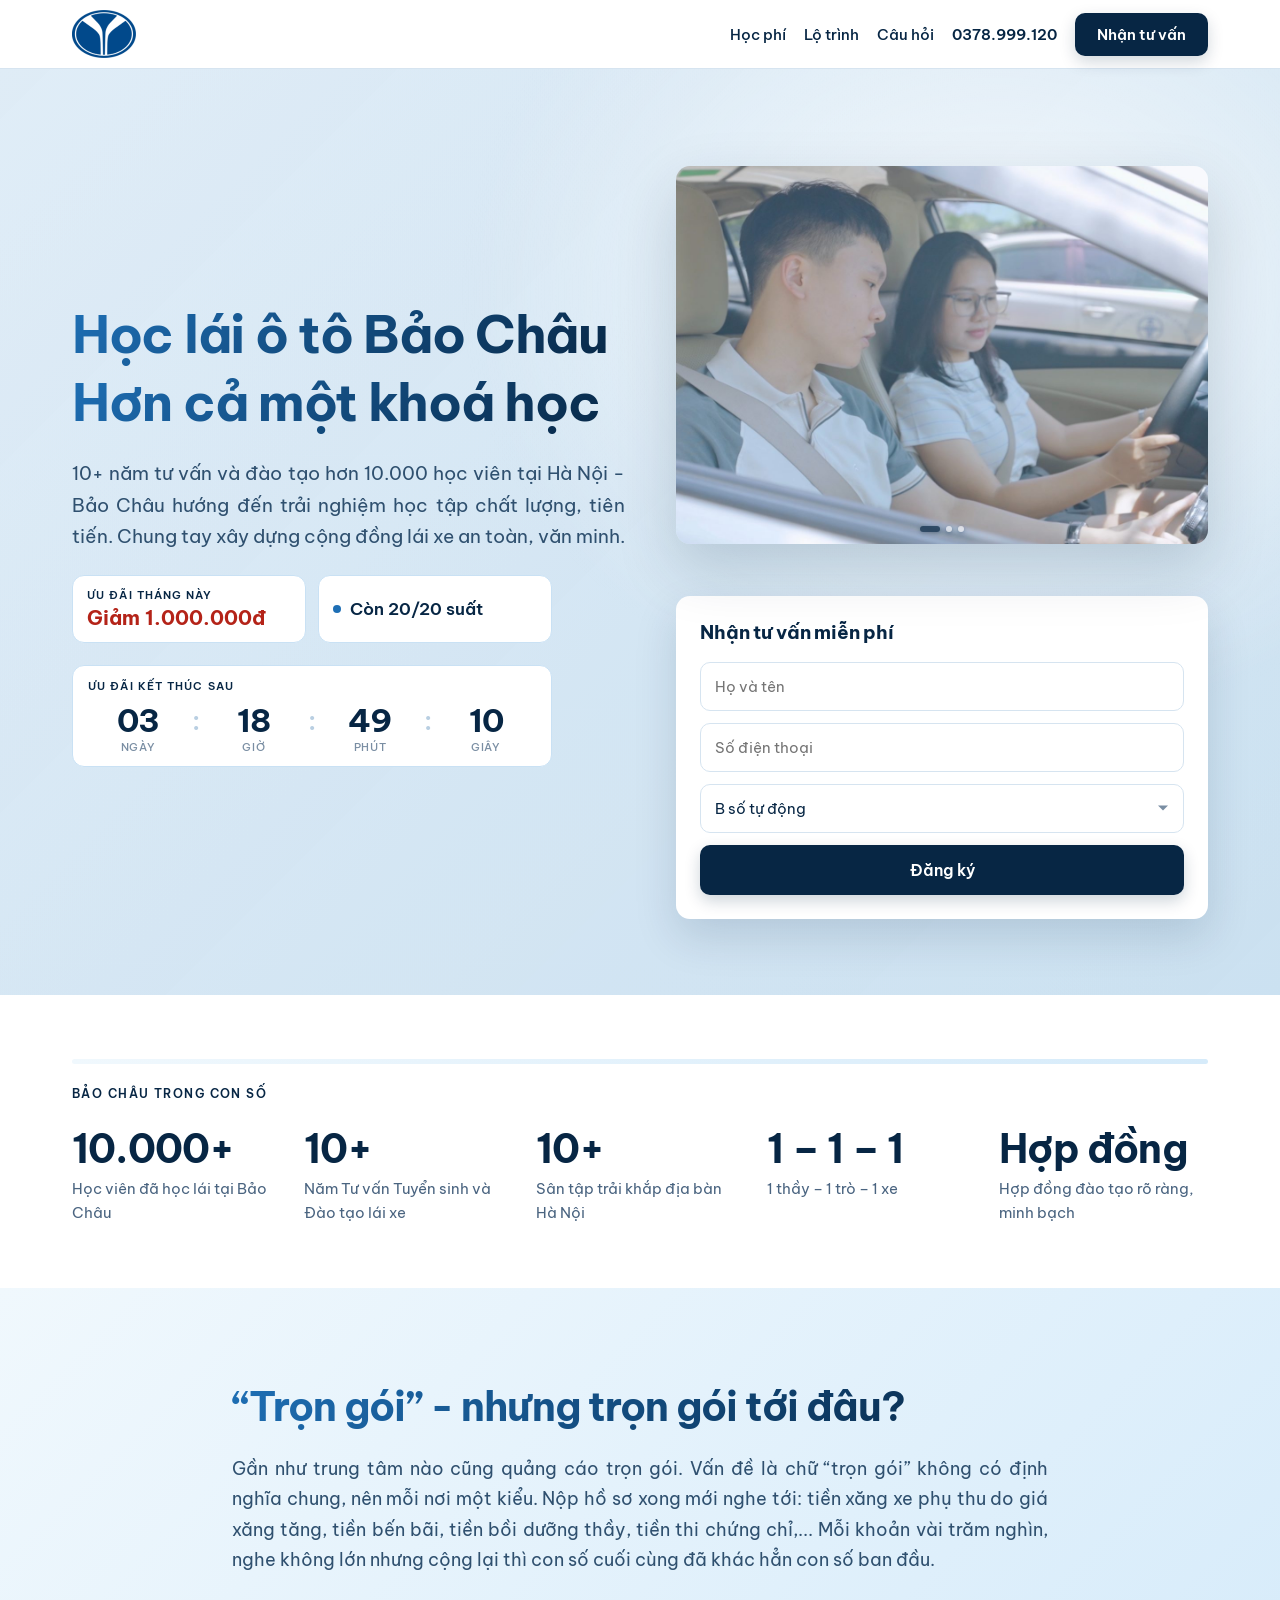
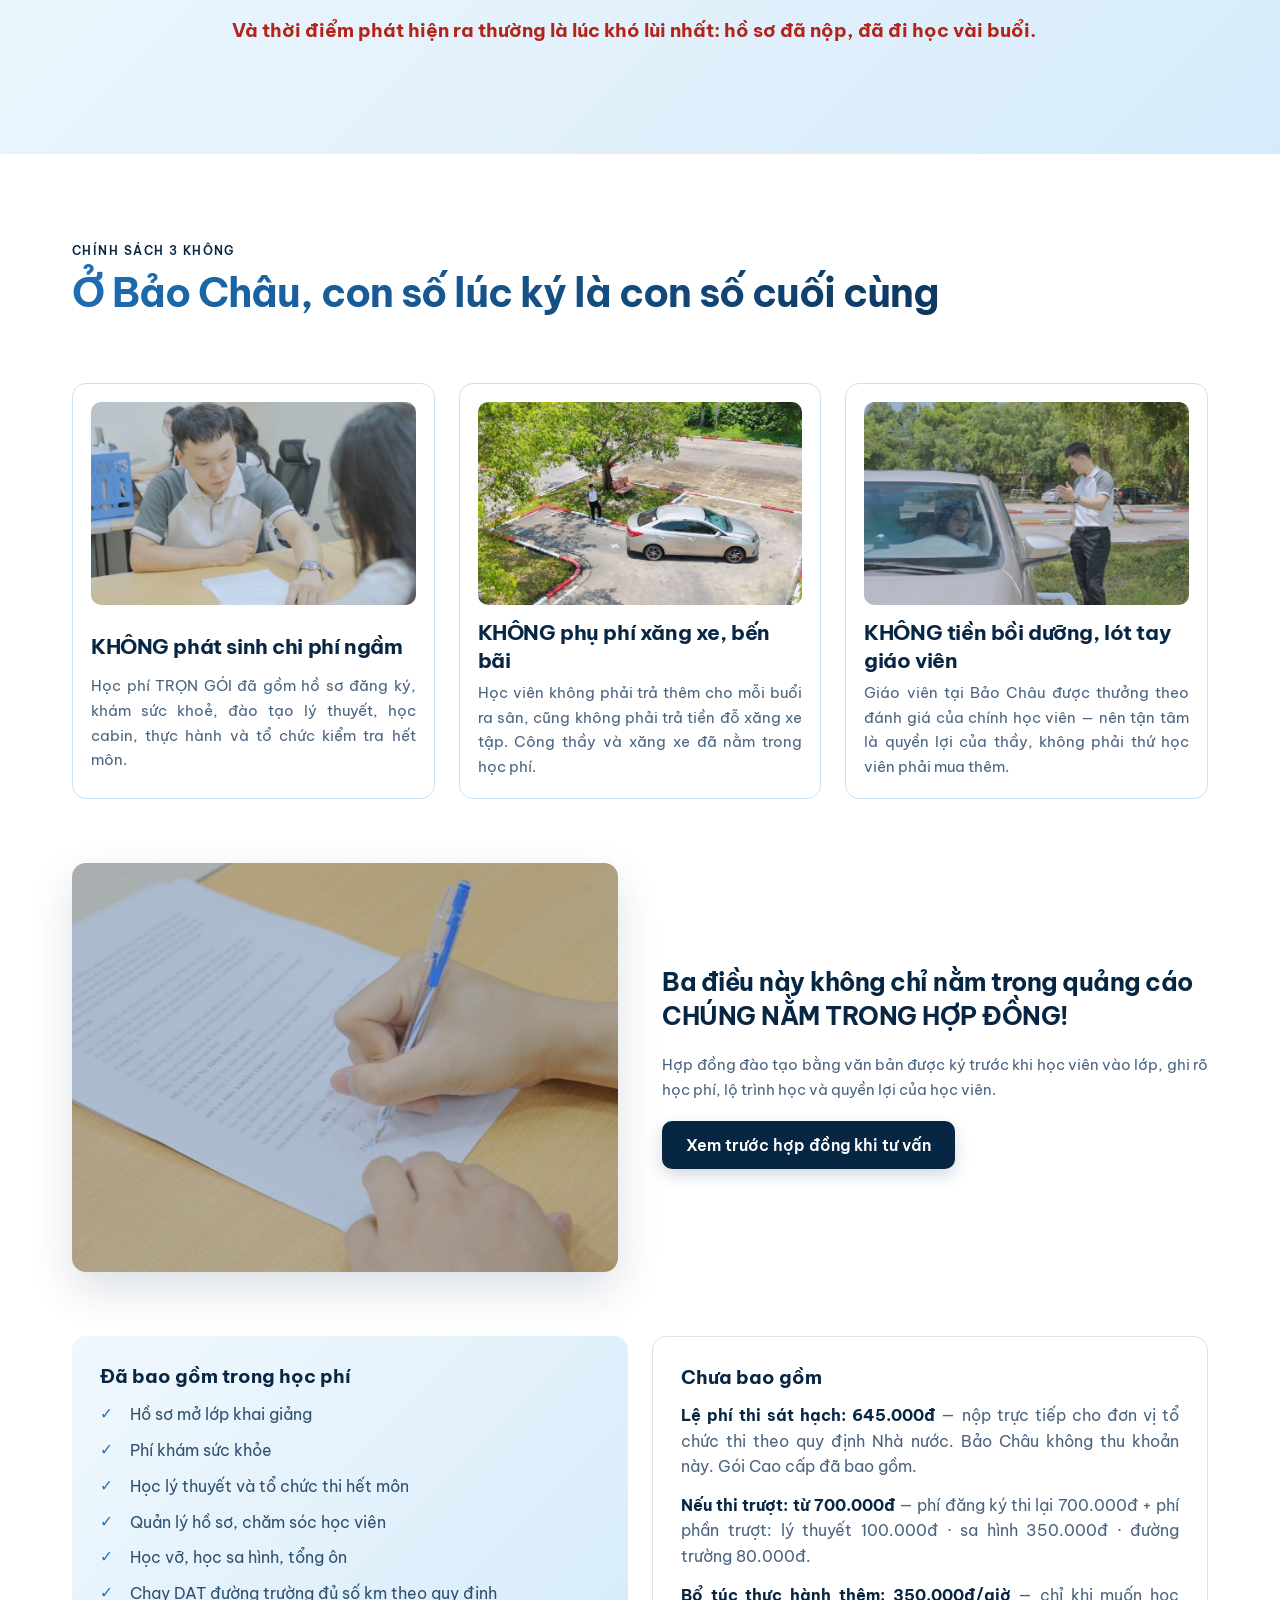
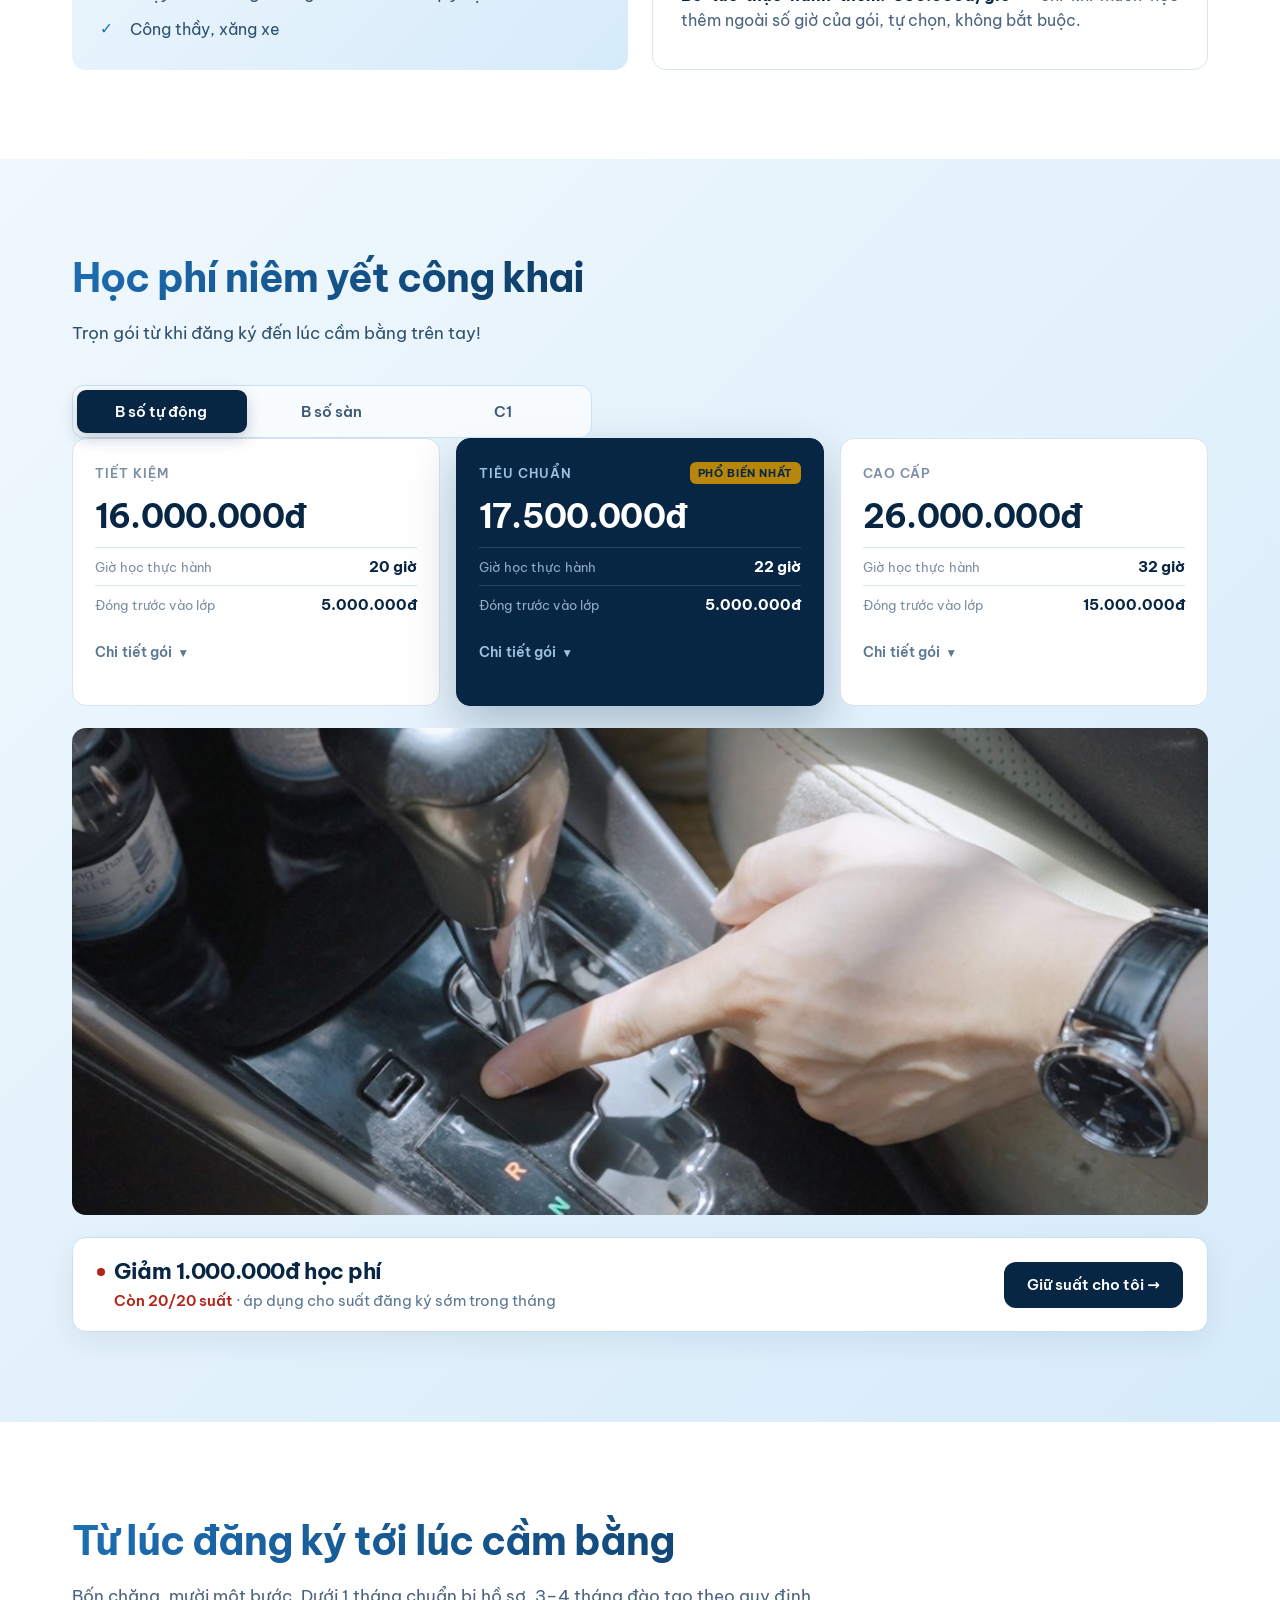
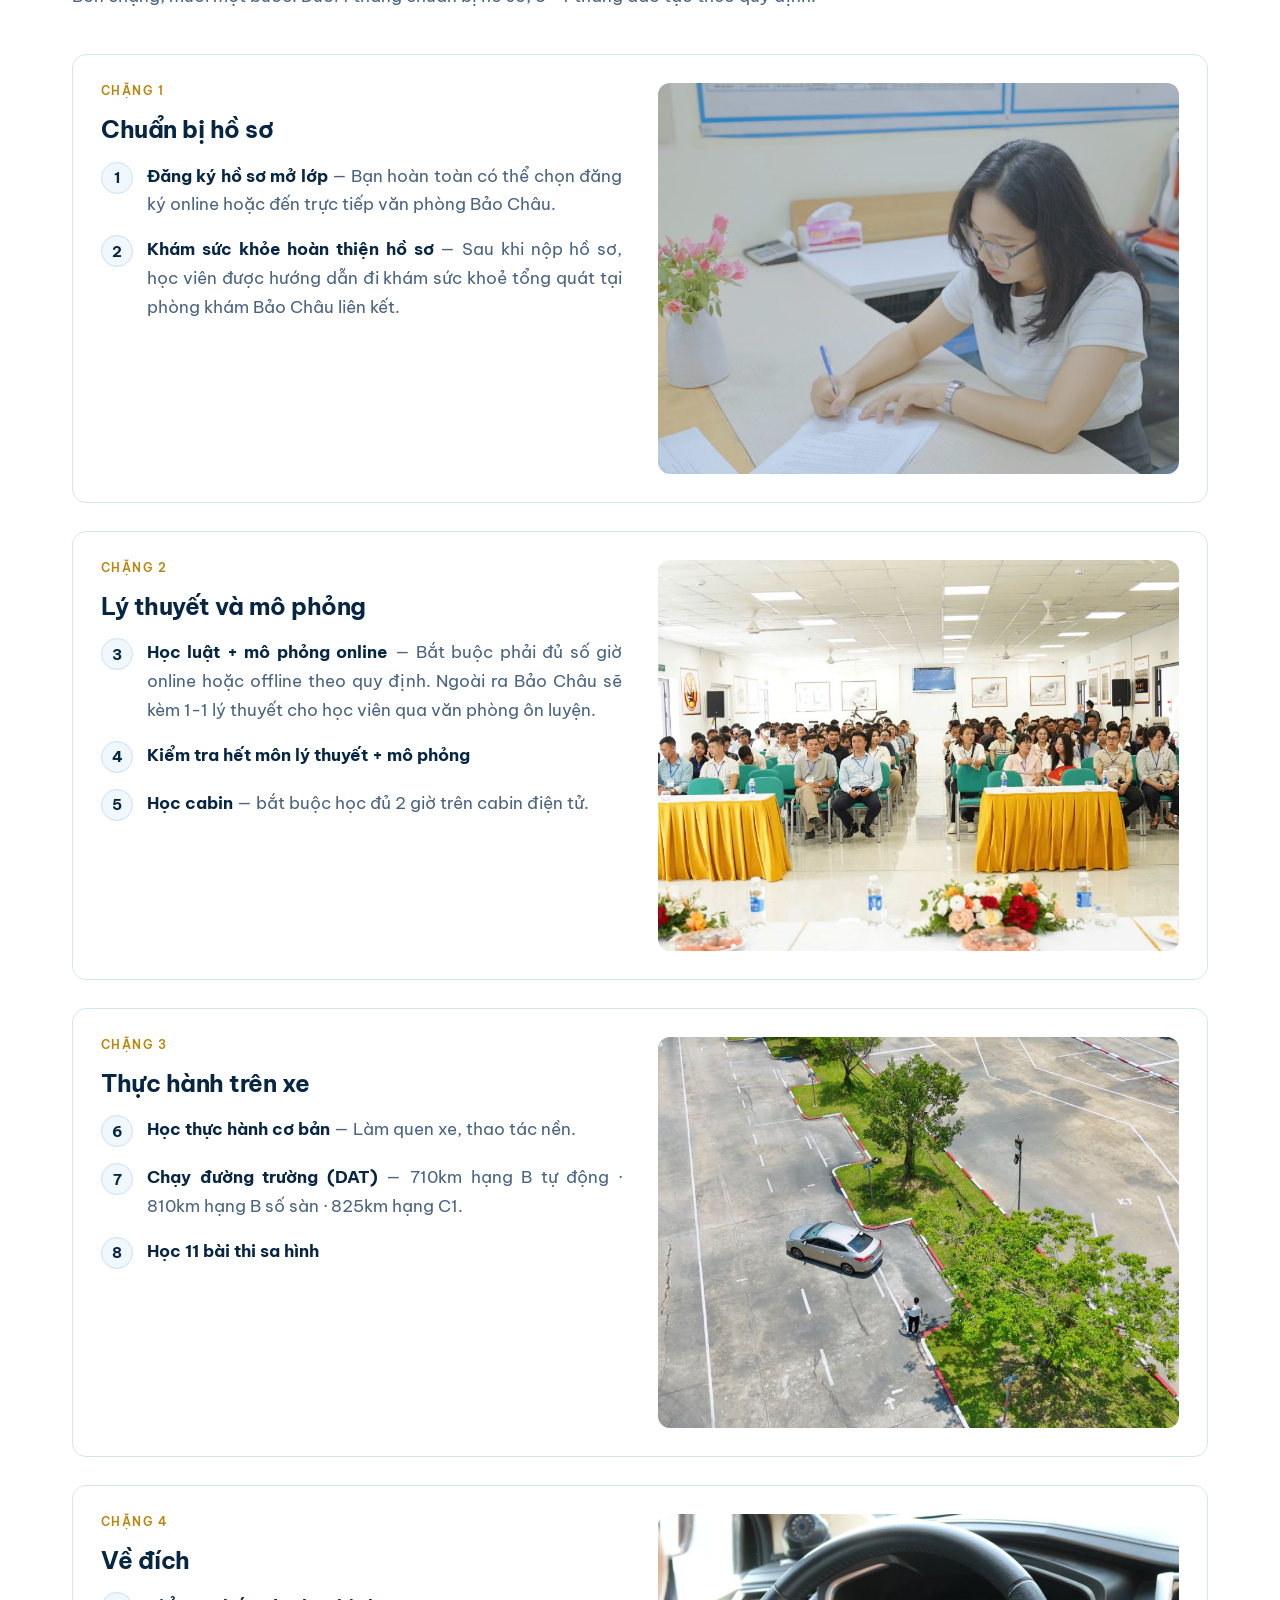
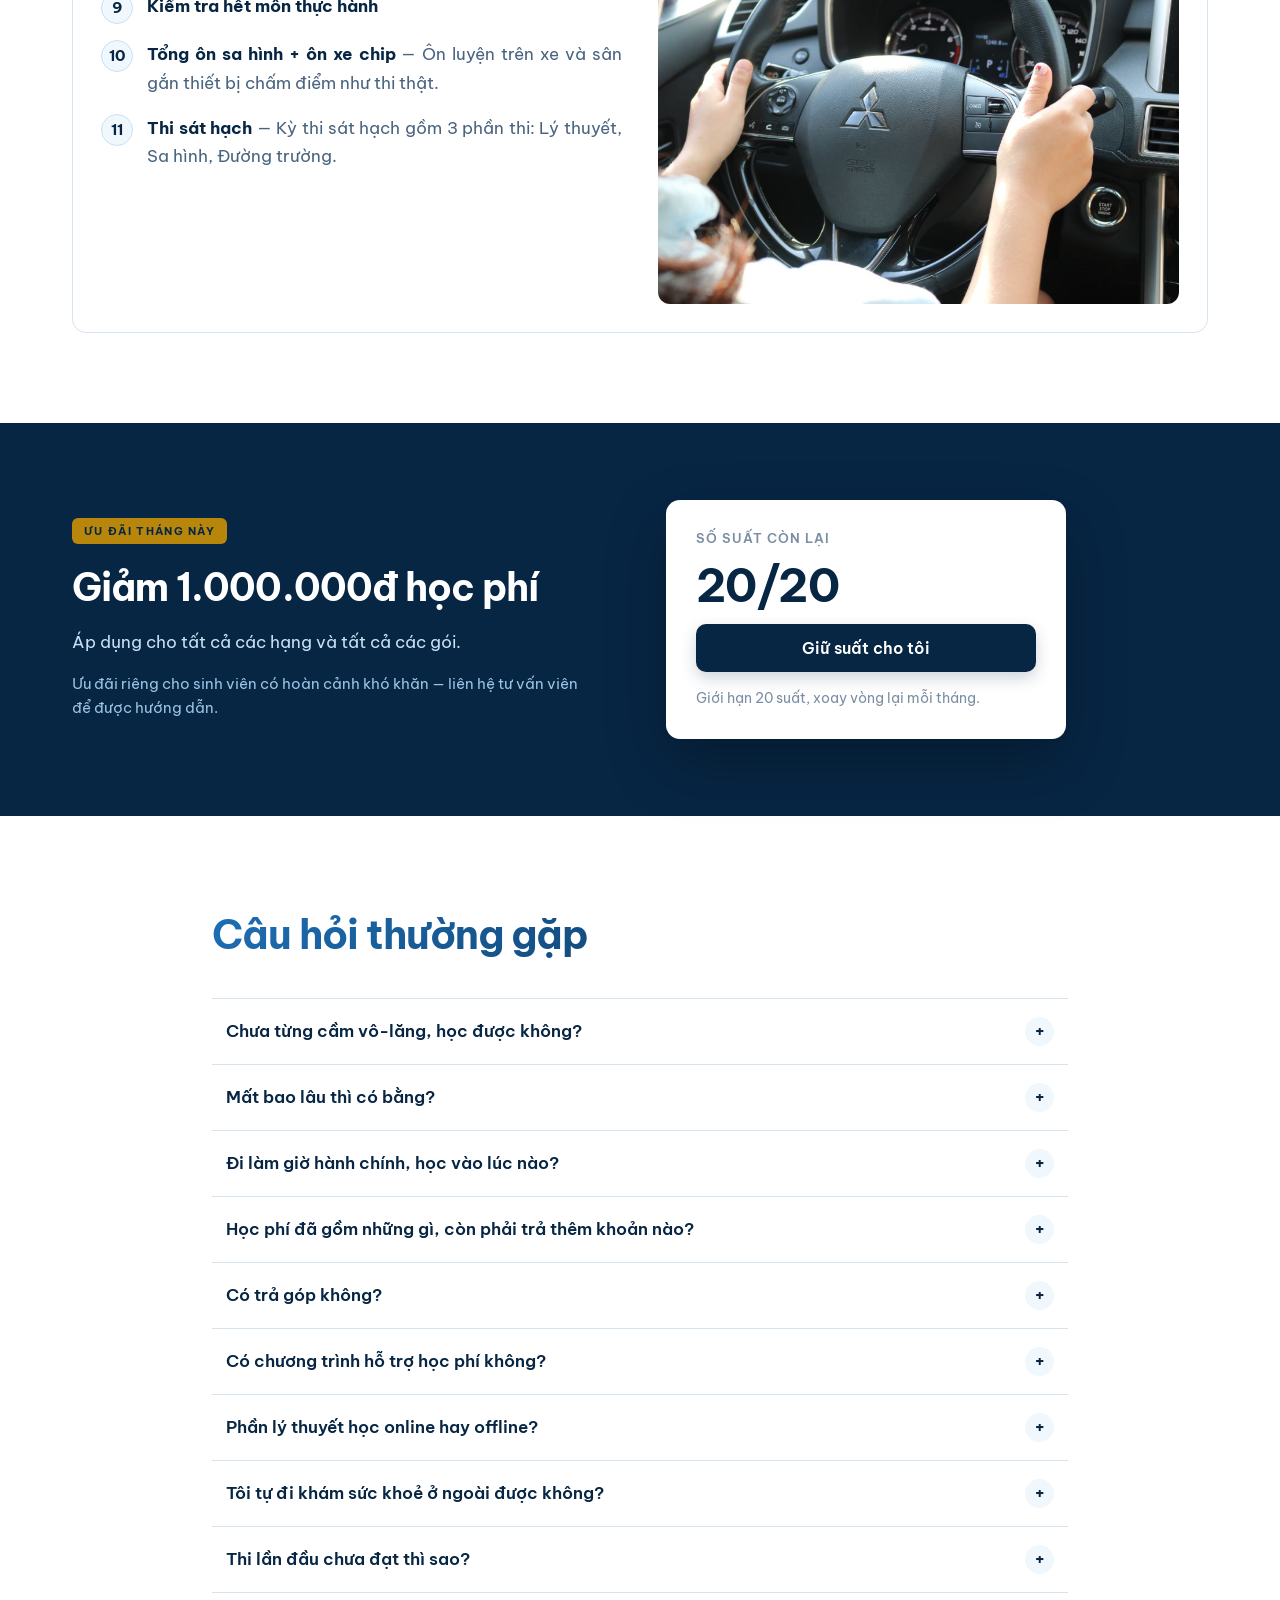
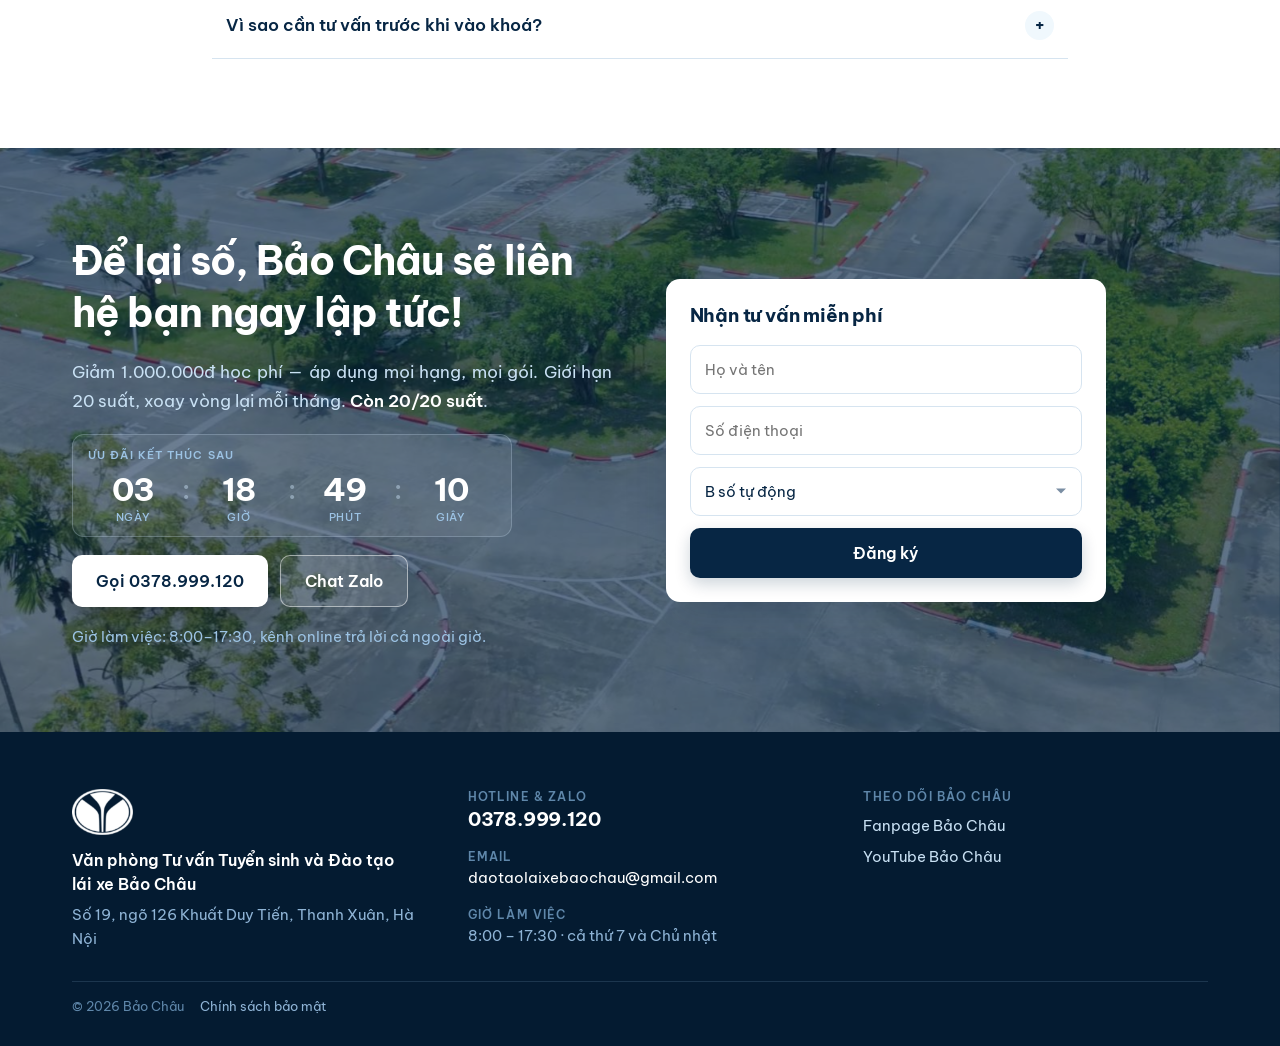
==== commit 175049f8: "Bỏ thẻ báo "đã gia hạn" cạnh đồng hồ đếm ngược Gia hạn là quyết định nội bộ. Nói cho khách biết hạn " ====
--- a/index.html
+++ b/index.html
@@ -115,10 +115,7 @@
       <!-- Đồng hồ đếm ngược ưu đãi — số do js/app.js điền, HTML để 00 làm chỗ đứng.
            Đổi mốc ngày / gia hạn: js/noi-dung.js, mục DEM_NGUOC. -->
       <div class="dong-ho hero__dong-ho dong-ho--sang" data-dong-ho>
-        <div class="dong-ho__dau">
-          <span class="dong-ho__nhan" data-dh="nhan">Ưu đãi kết thúc sau</span>
-          <span class="dong-ho__gia-han" data-dh="the-gia-han" hidden>Đã gia hạn</span>
-        </div>
+        <span class="dong-ho__nhan" data-dh="nhan">Ưu đãi kết thúc sau</span>
         <div class="dong-ho__day" data-dh="day" role="timer" aria-live="off">
           <div class="dong-ho__o"><span class="dong-ho__so" data-dh="ngay">00</span><span class="dong-ho__don-vi">Ngày</span></div>
           <span class="dong-ho__ngan" aria-hidden="true">:</span>
@@ -333,10 +330,7 @@
       <!-- Đồng hồ đếm ngược ưu đãi — số do js/app.js điền, HTML để 00 làm chỗ đứng.
            Đổi mốc ngày / gia hạn: js/noi-dung.js, mục DEM_NGUOC. -->
       <div class="dong-ho cta-cuoi__dong-ho dong-ho--toi" data-dong-ho>
-        <div class="dong-ho__dau">
-          <span class="dong-ho__nhan" data-dh="nhan">Ưu đãi kết thúc sau</span>
-          <span class="dong-ho__gia-han" data-dh="the-gia-han" hidden>Đã gia hạn</span>
-        </div>
+        <span class="dong-ho__nhan" data-dh="nhan">Ưu đãi kết thúc sau</span>
         <div class="dong-ho__day" data-dh="day" role="timer" aria-live="off">
           <div class="dong-ho__o"><span class="dong-ho__so" data-dh="ngay">00</span><span class="dong-ho__don-vi">Ngày</span></div>
           <span class="dong-ho__ngan" aria-hidden="true">:</span>
--- a/css/styles.css
+++ b/css/styles.css
@@ -354,18 +354,12 @@
 .dong-ho--sang{background:var(--color-white);border-color:var(--xanh-sang)}
 .dong-ho--toi{background:rgba(255,255,255,0.07);border-color:rgba(201,225,244,0.26)}
 
-.dong-ho__dau{display:flex;align-items:center;gap:8px;flex-wrap:wrap}
+/* ⚠ KHÔNG hiện gì cho khách biết ưu đãi đã được gia hạn. Gia hạn là quyết
+   định nội bộ; nói ra chỉ dạy khách rằng hạn của Bảo Châu co giãn được, lần
+   sau không việc gì phải vội. */
 .dong-ho__nhan{font-size:11px;font-weight:600;letter-spacing:0.1em;text-transform:uppercase}
 .dong-ho--sang .dong-ho__nhan{color:var(--color-navy)}
 .dong-ho--toi .dong-ho__nhan{color:var(--xanh-nhat)}
-
-/* Thẻ "Đã gia hạn thêm…" — app.js tự ẩn/hiện, mặc định ẩn trong HTML */
-.dong-ho__gia-han{
-  font-size:10.5px;font-weight:600;letter-spacing:0.06em;text-transform:uppercase;
-  border:1px solid;border-radius:999px;padding:3px 8px;
-}
-.dong-ho--sang .dong-ho__gia-han{color:#1E6FB5;border-color:var(--xanh-sang);background:#F2F8FD}
-.dong-ho--toi .dong-ho__gia-han{color:var(--xanh-sang);border-color:rgba(201,225,244,0.34);background:rgba(255,255,255,0.06)}
 
 /* Bốn ô chia đều bề ngang. tabular-nums bắt buộc: thiếu nó thì mỗi giây
    đổi số là cả dãy nhích ngang một chút, nhìn rất rẻ tiền. */
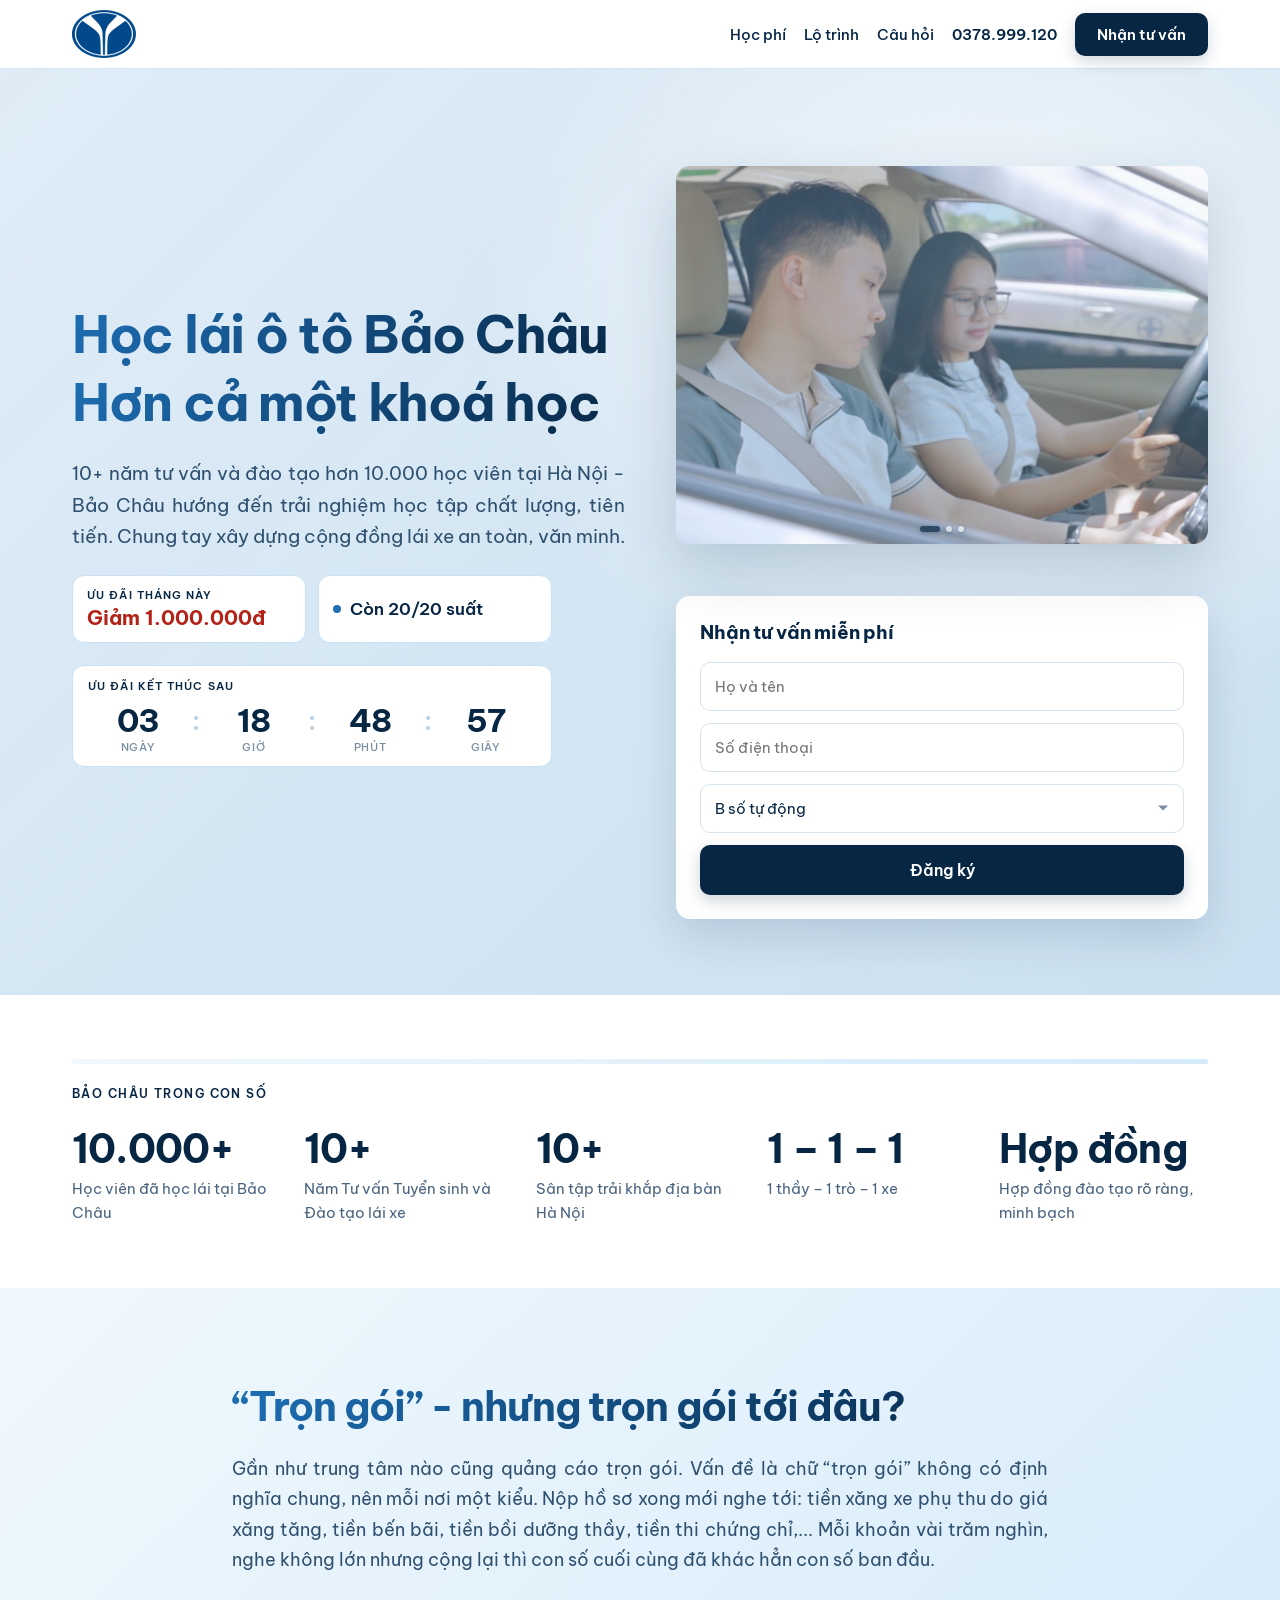
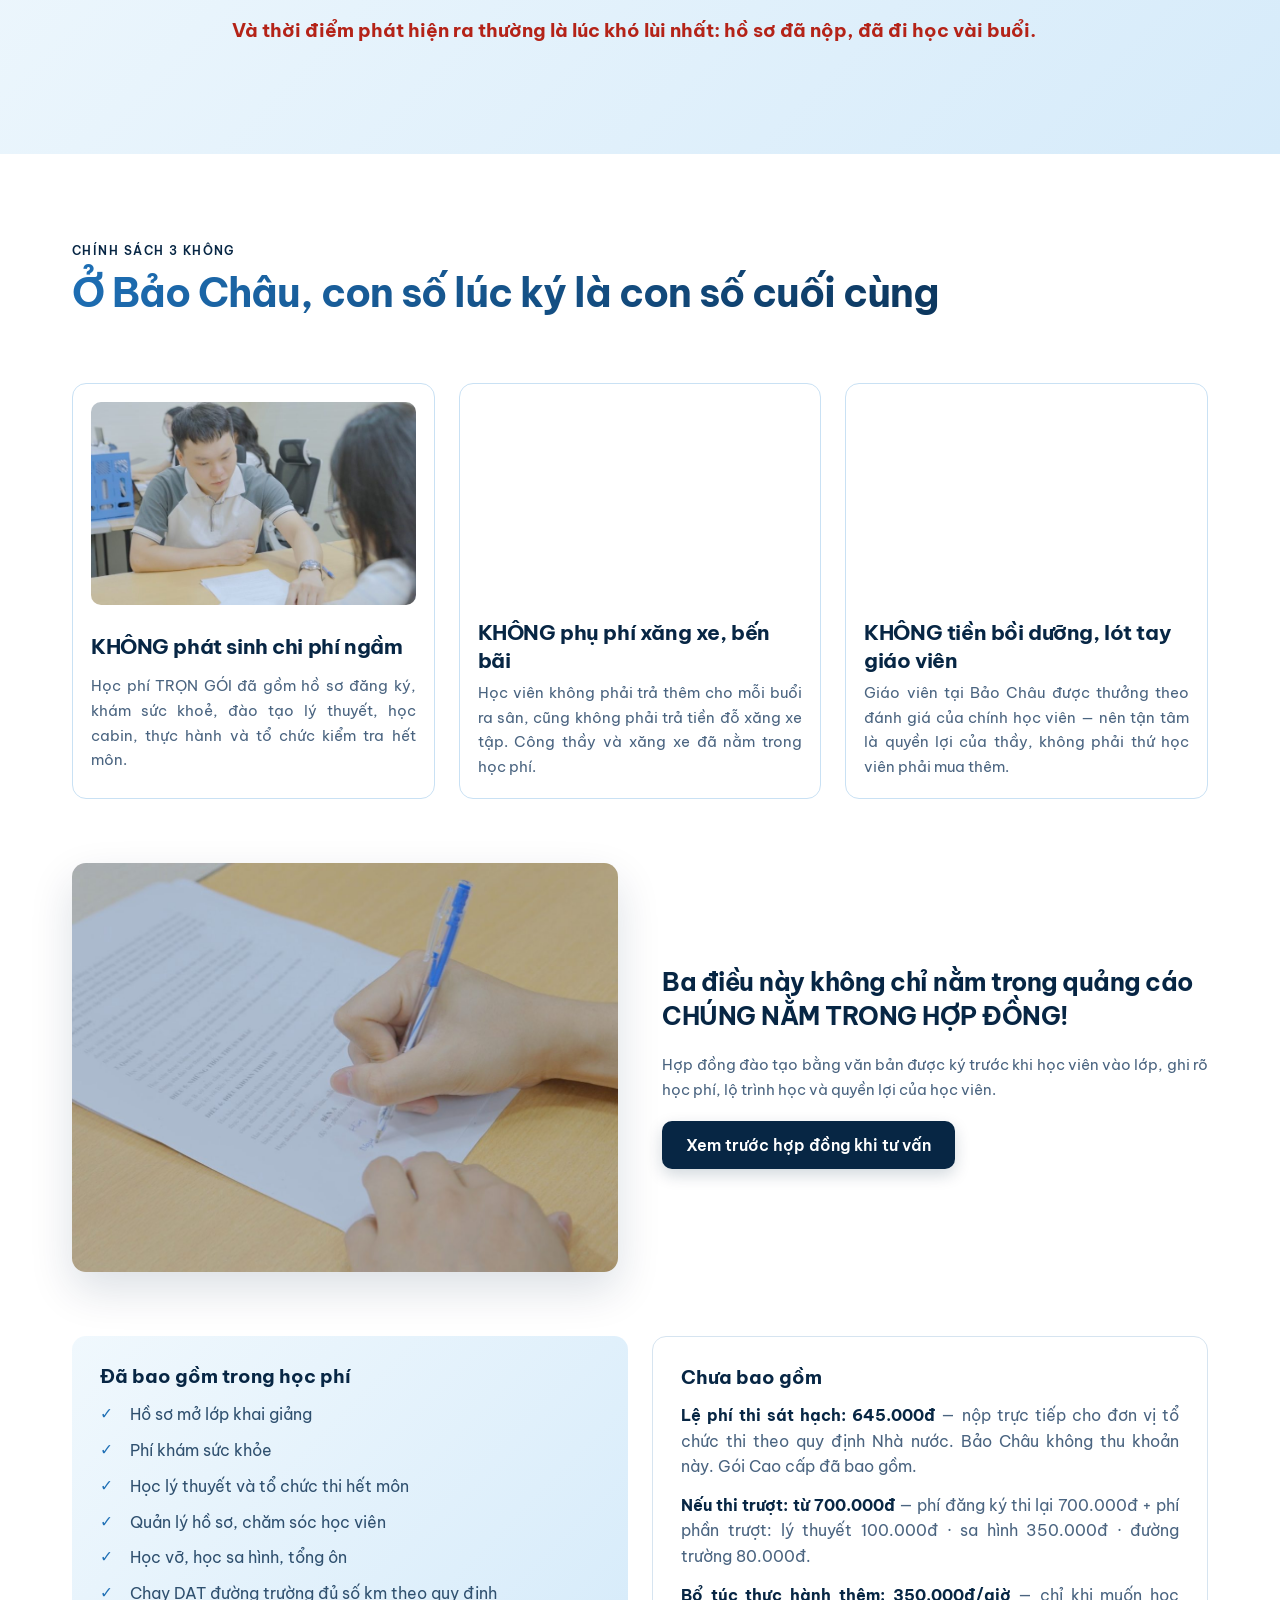
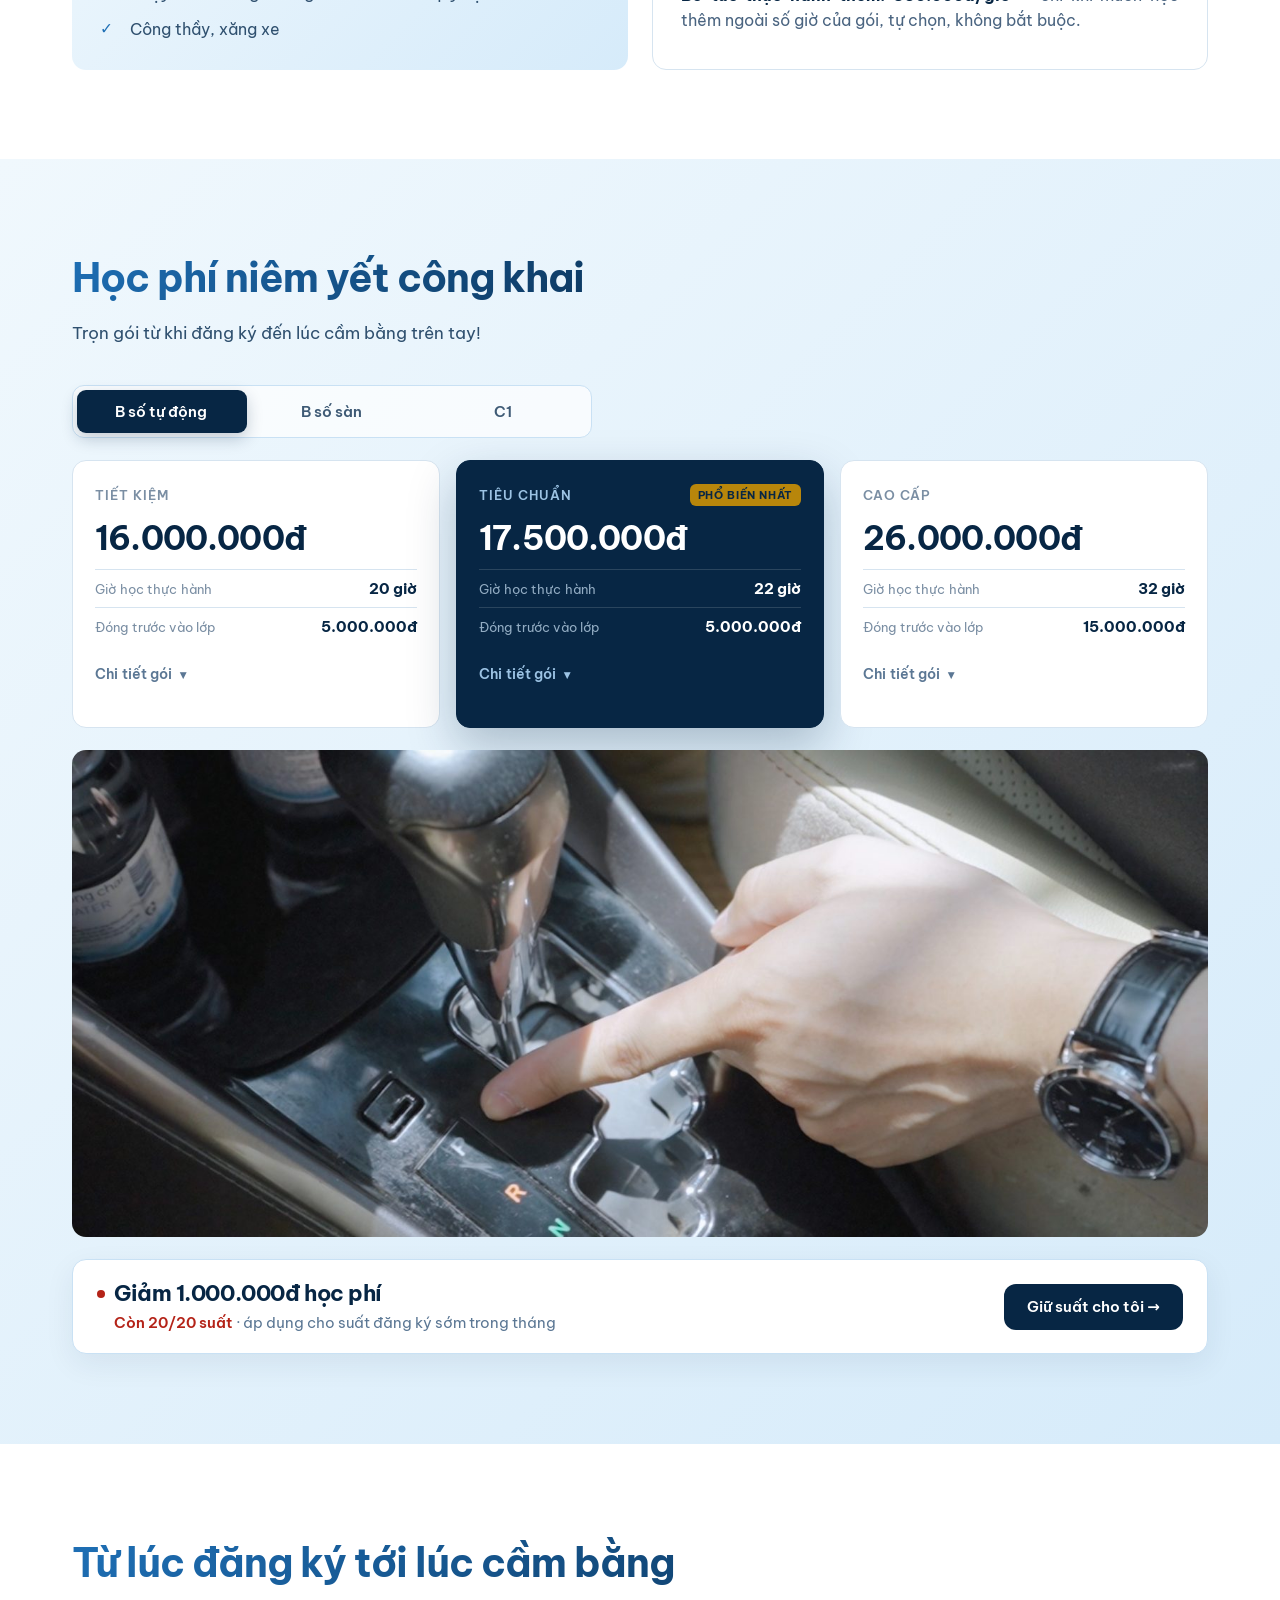
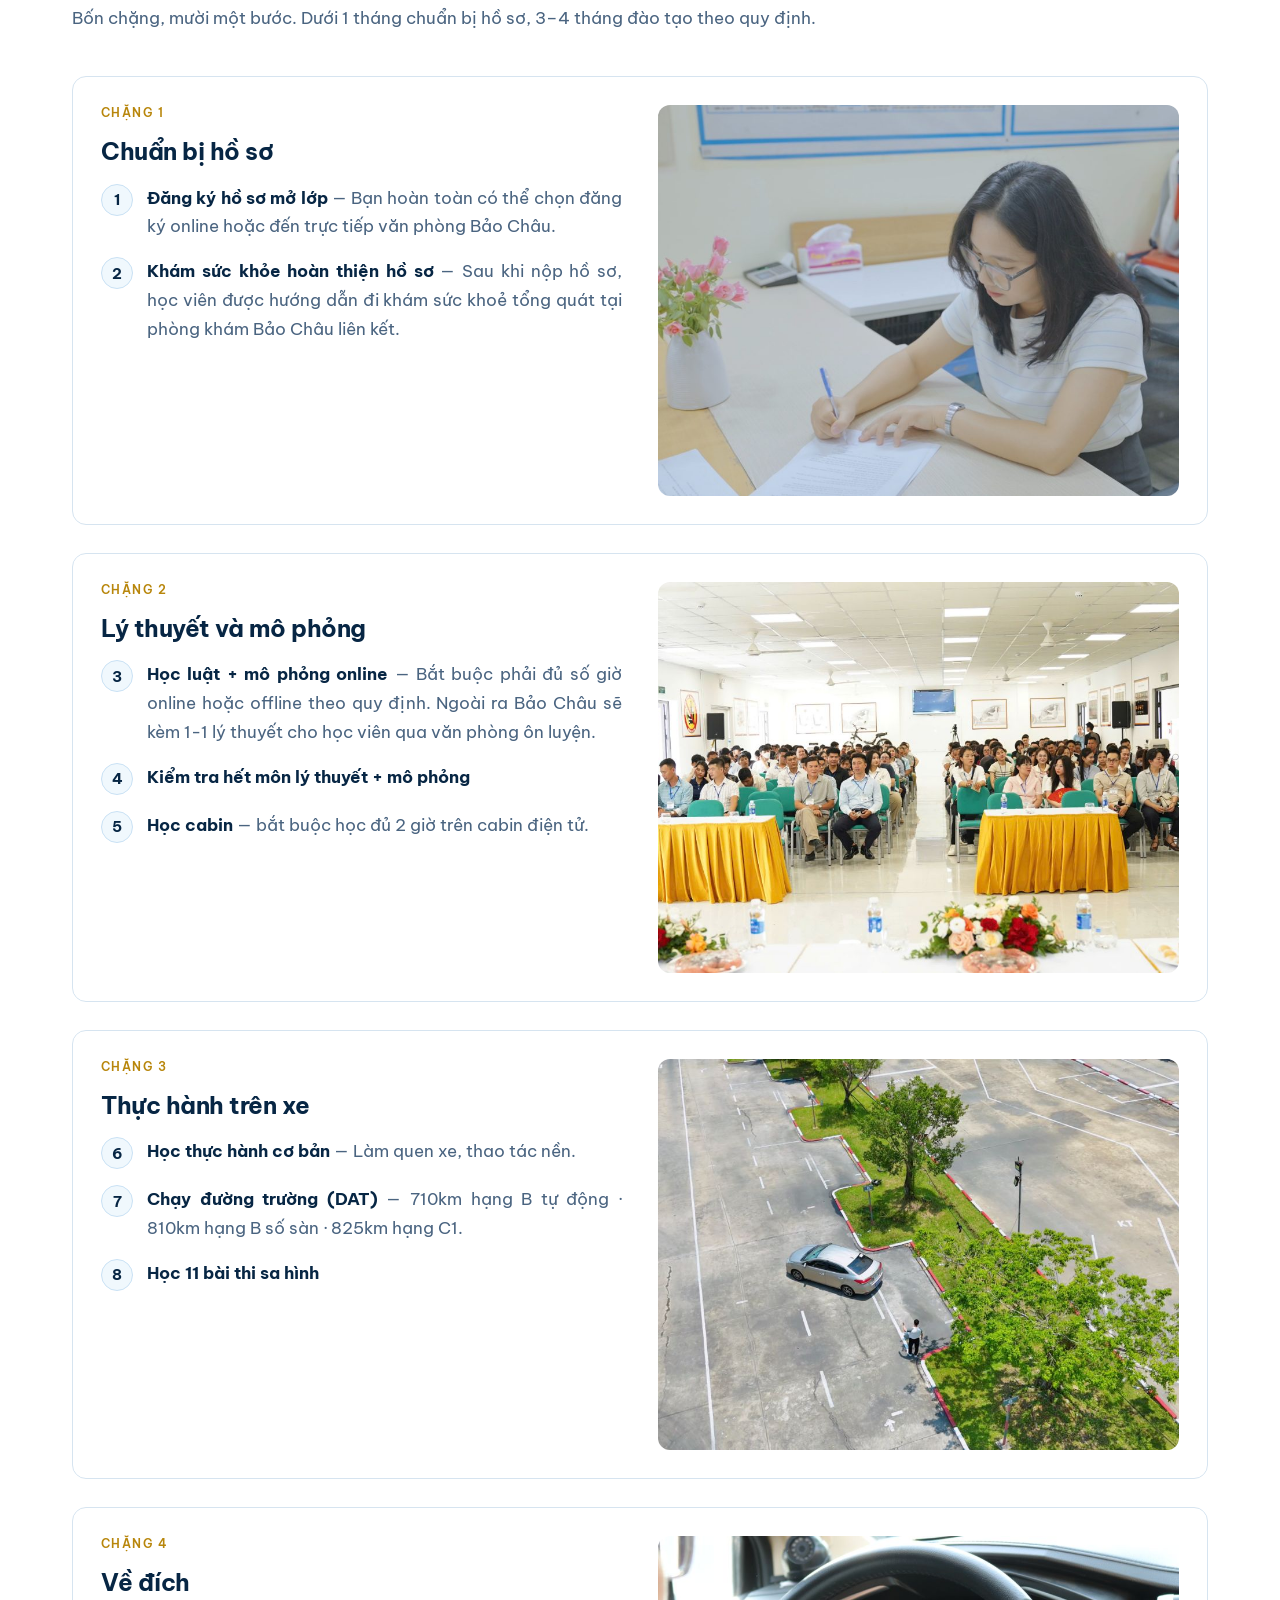
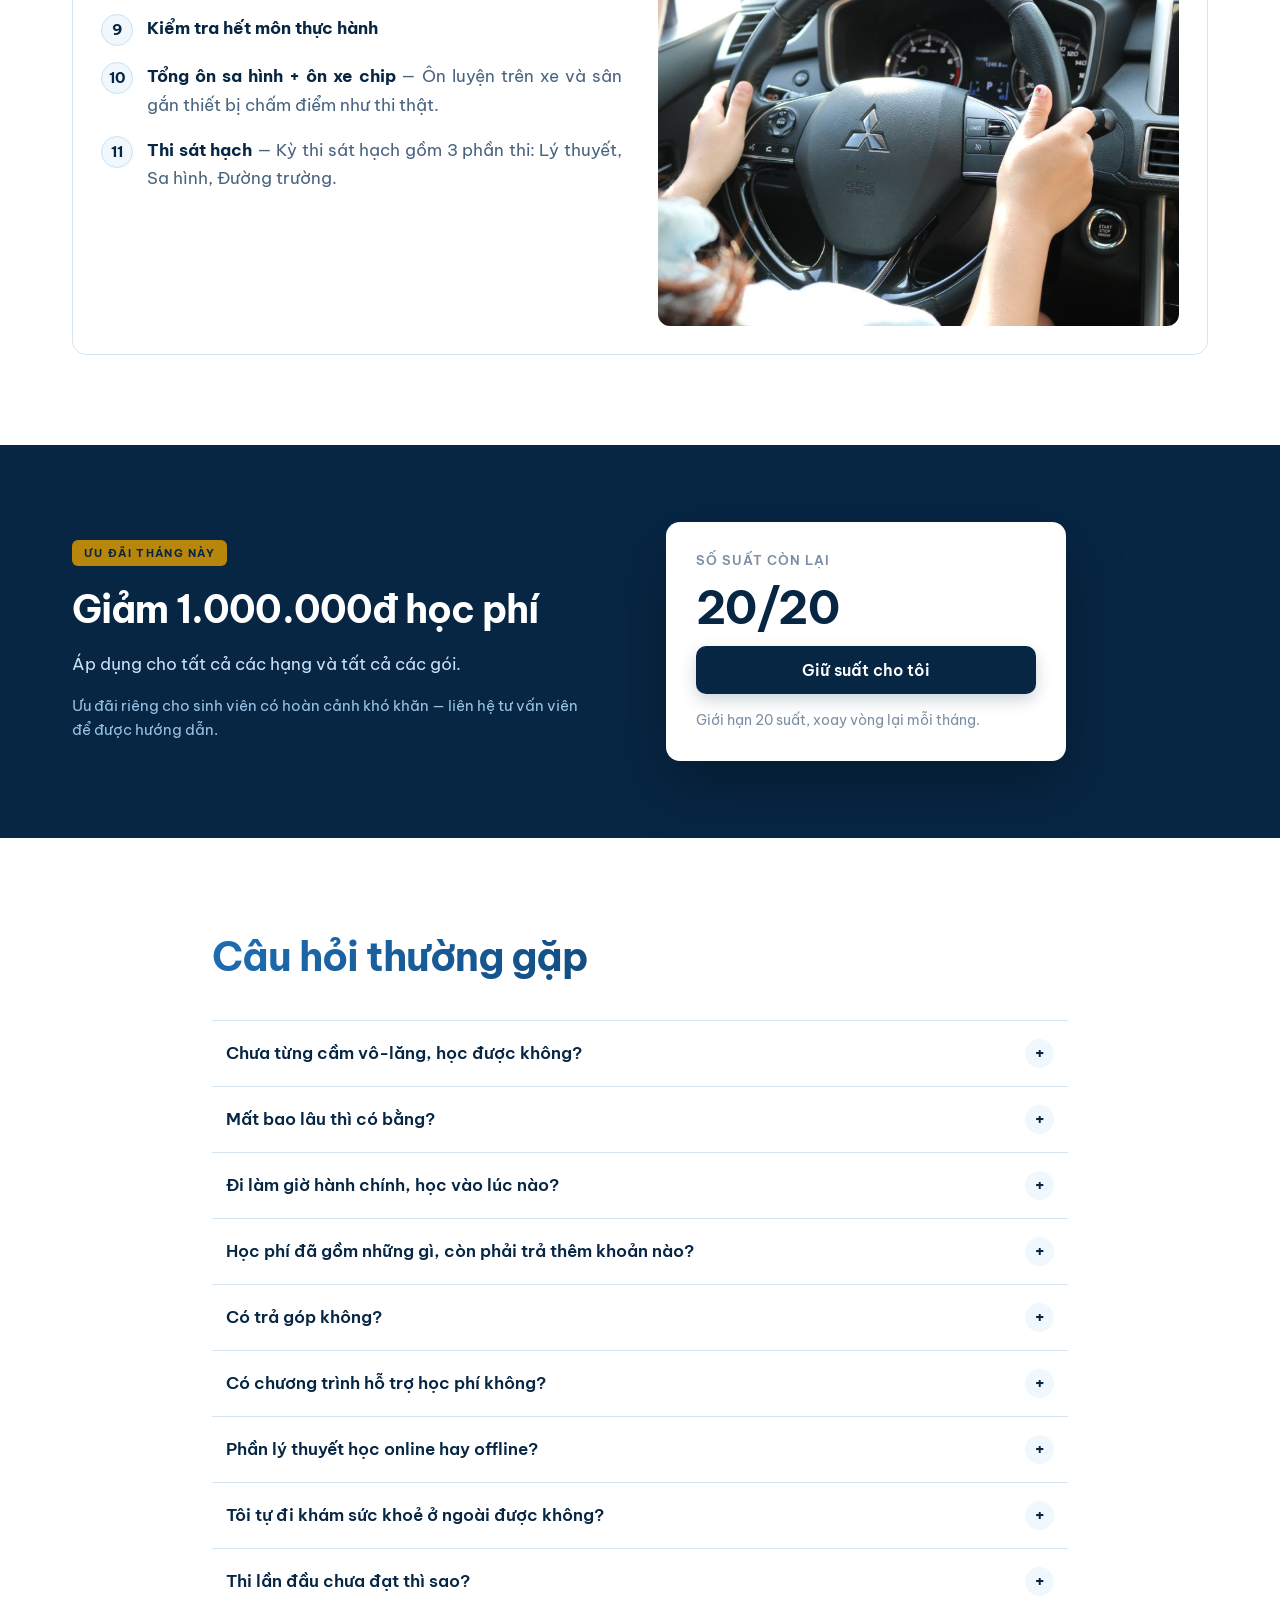
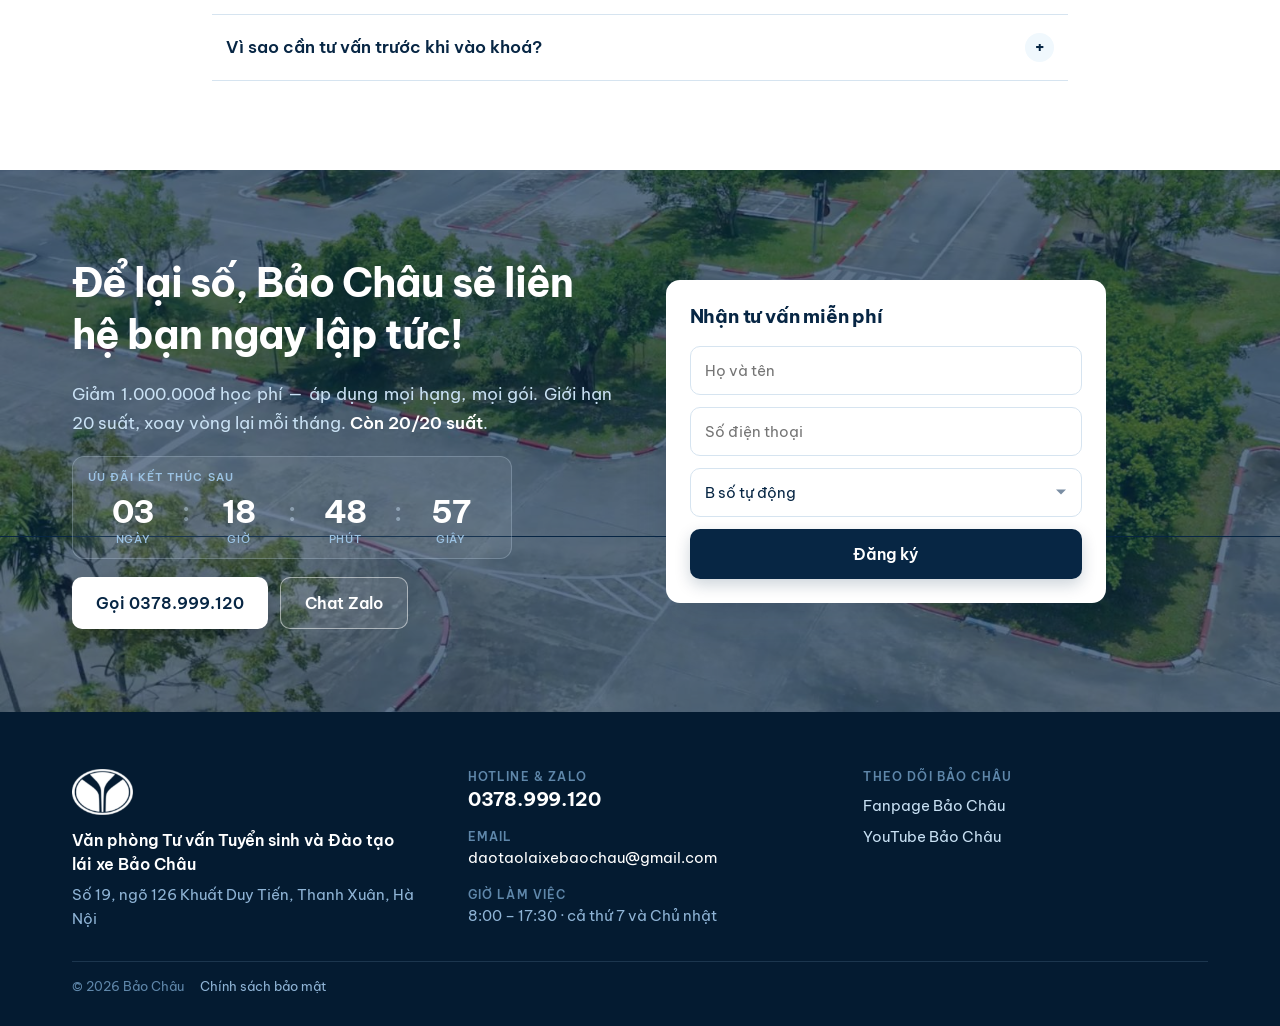
==== commit 6abdf0b8: "Tách thanh chọn hạng khỏi thẻ giá, bỏ dòng giờ làm việc ở khối cuối Thùng chứa bảng giá là display:b" ====
--- a/index.html
+++ b/index.html
@@ -255,7 +255,7 @@
     </div>
 
     <div class="hoc-phi__than" data-reveal>
-      <div data-hoc-phi></div>
+      <div class="hoc-phi__bang" data-hoc-phi></div>
 
       <!-- Dải ưu đãi cuối khối — rộng bằng ảnh phía trên -->
       <div class="dai-uu-dai">
@@ -346,7 +346,6 @@
         <a class="nut nut--trang" href="tel:0378999120" data-bc="tel"><span data-bc="hotline-nut">Gọi 0378.999.120</span></a>
         <a class="nut nut--vien" href="https://zalo.me/0378999120" data-bc="zalo" target="_blank" rel="noopener">Chat Zalo</a>
       </div>
-      <p class="cta-cuoi__gio">Giờ làm việc: 8:00–17:30, kênh online trả lời cả ngoài giờ.</p>
     </div>
     <div class="cta-cuoi__form" data-form="Cuối trang" data-reveal data-reveal-delay="120"></div>
   </div>
--- a/css/styles.css
+++ b/css/styles.css
@@ -482,6 +482,10 @@
 .hoc-phi__dau{display:grid;gap:14px;max-width:720px}
 .hoc-phi__dau .doan{font-size:clamp(15px,1.5vw,17px);line-height:1.65;color:var(--xanh-dam)}
 .hoc-phi__than{display:grid;gap:22px}
+/* ⚠ Thùng chứa bảng giá PHẢI có gap. Nó bọc .tab-bar và các .tab-panel; để
+   display:block như trước thì mép thẻ giá dính sát đáy thanh chọn hạng
+   (đo được đúng 0px). 22px = cùng nhịp với .hoc-phi__than và .tab-panel. */
+.hoc-phi__bang{display:grid;gap:22px}
 
 .tab-bar{
   position:relative;display:grid;grid-template-columns:repeat(3,1fr);gap:4px;
@@ -709,7 +713,6 @@
 .cta-cuoi__doan{font-size:clamp(15px,1.5vw,17px);line-height:1.7;color:var(--xanh-sang)}
 .cta-cuoi__doan .suat{font-weight:600;color:var(--color-white);font-variant-numeric:tabular-nums}
 .cta-cuoi__nut{display:flex;gap:12px;flex-wrap:wrap}
-.cta-cuoi__gio{margin:0;font-size:14.5px;line-height:1.65;color:var(--xanh-nhat)}
 .cta-cuoi__form{justify-self:stretch;max-width:440px;width:100%}
 
 /* ---------- 16. FORM ĐĂNG KÝ (dùng chung Hero + Khối 8) ---------- */
